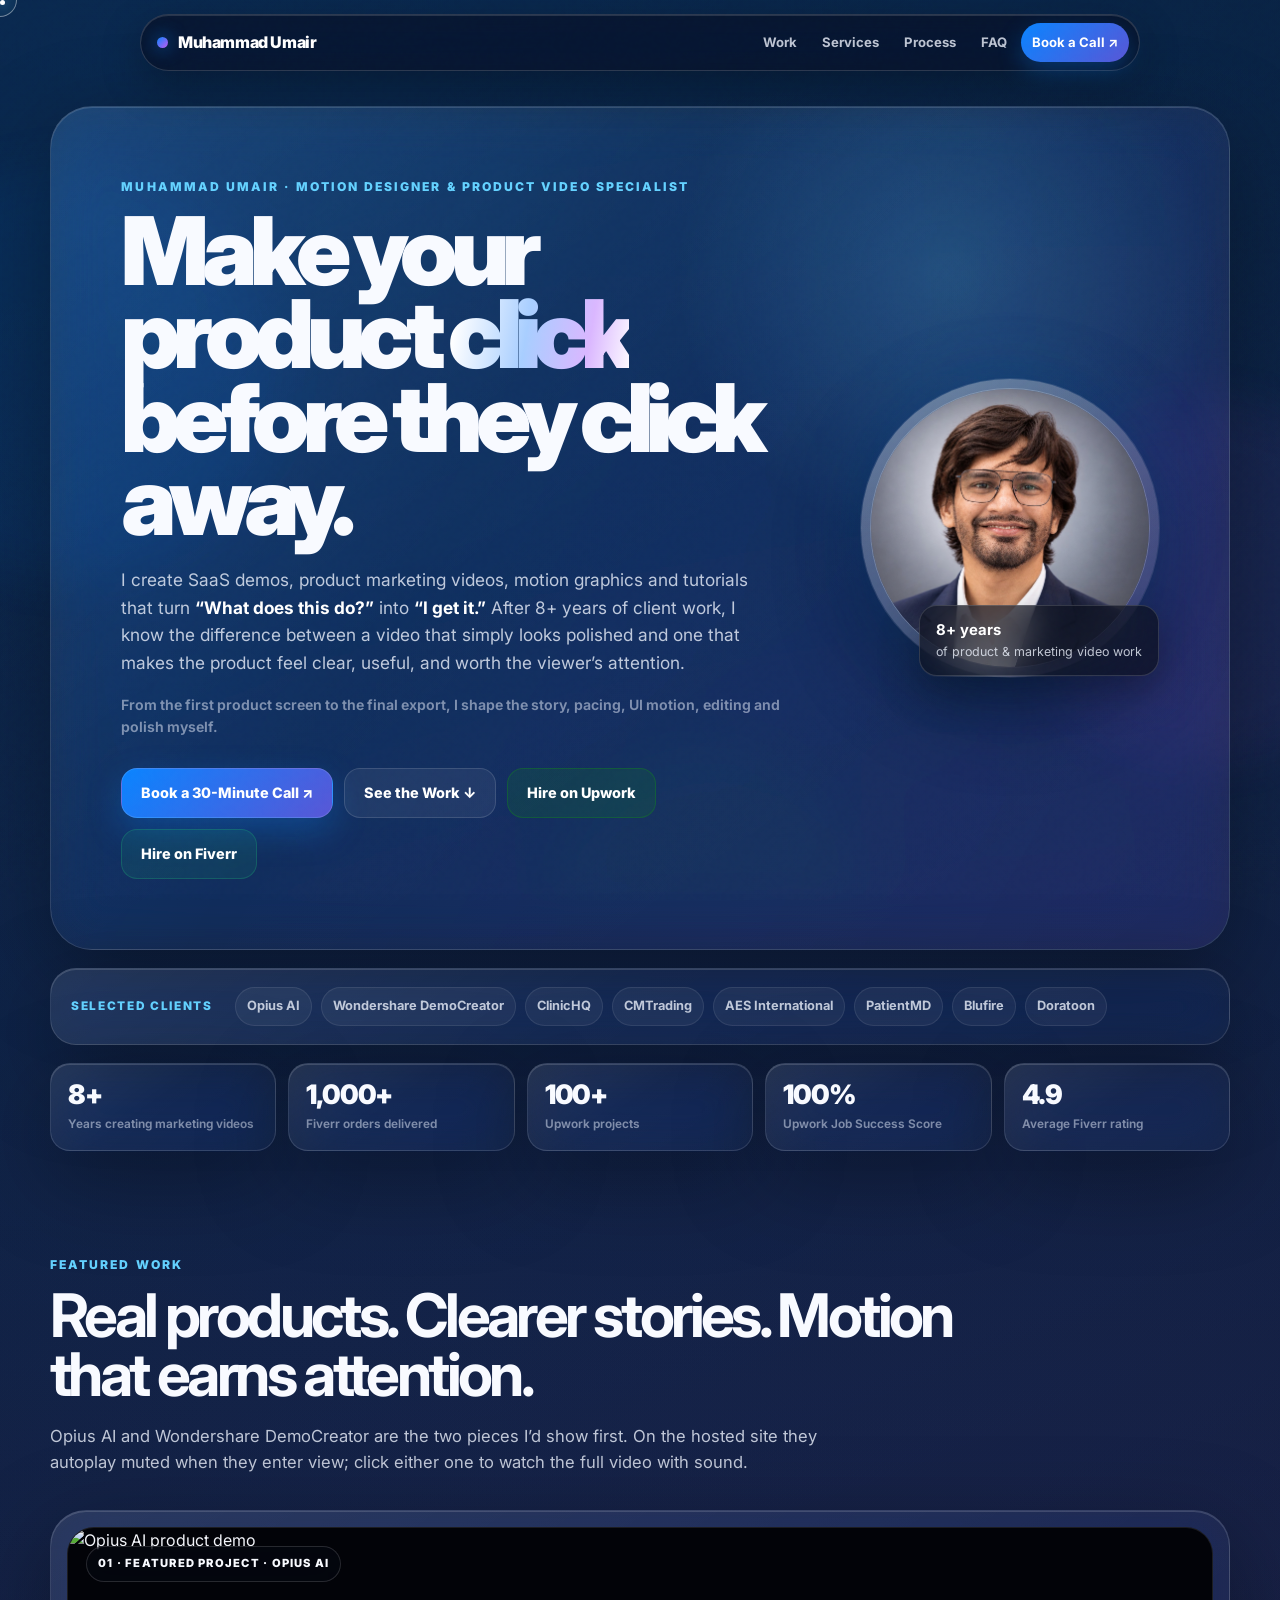
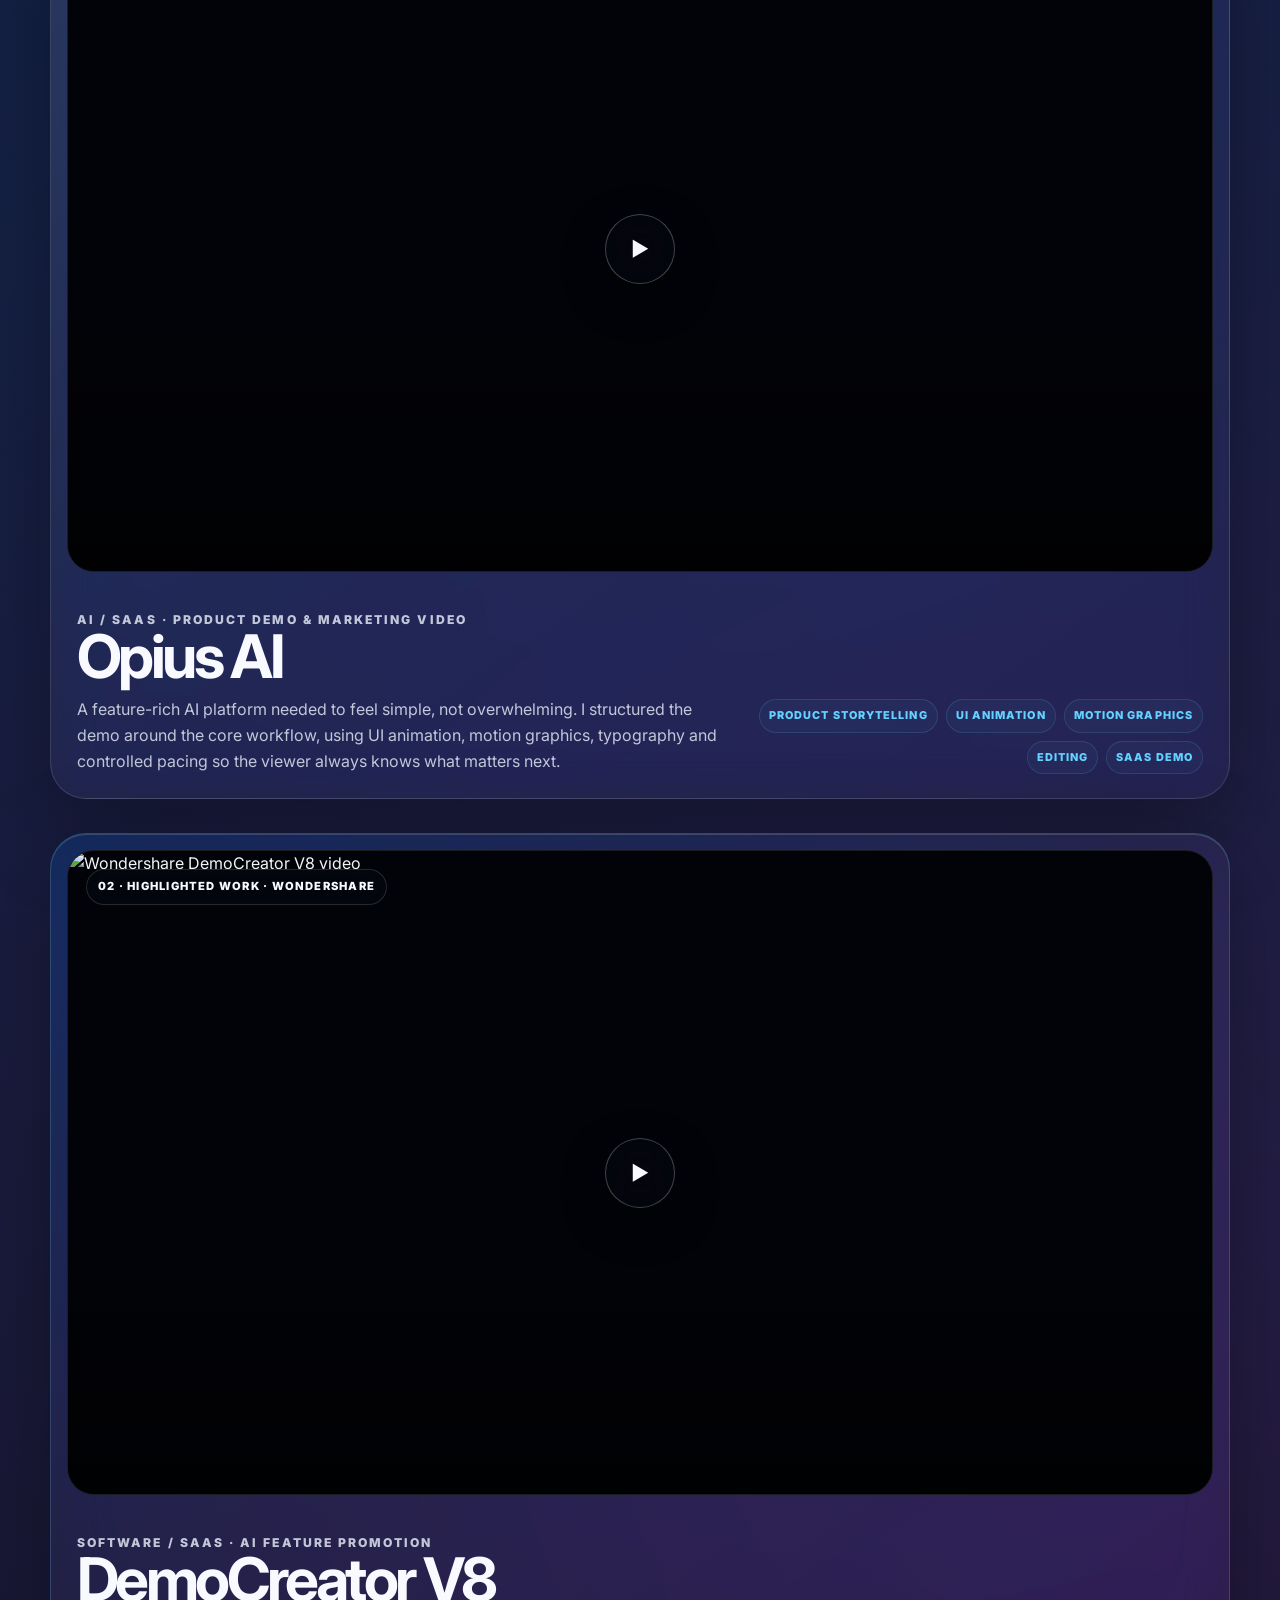
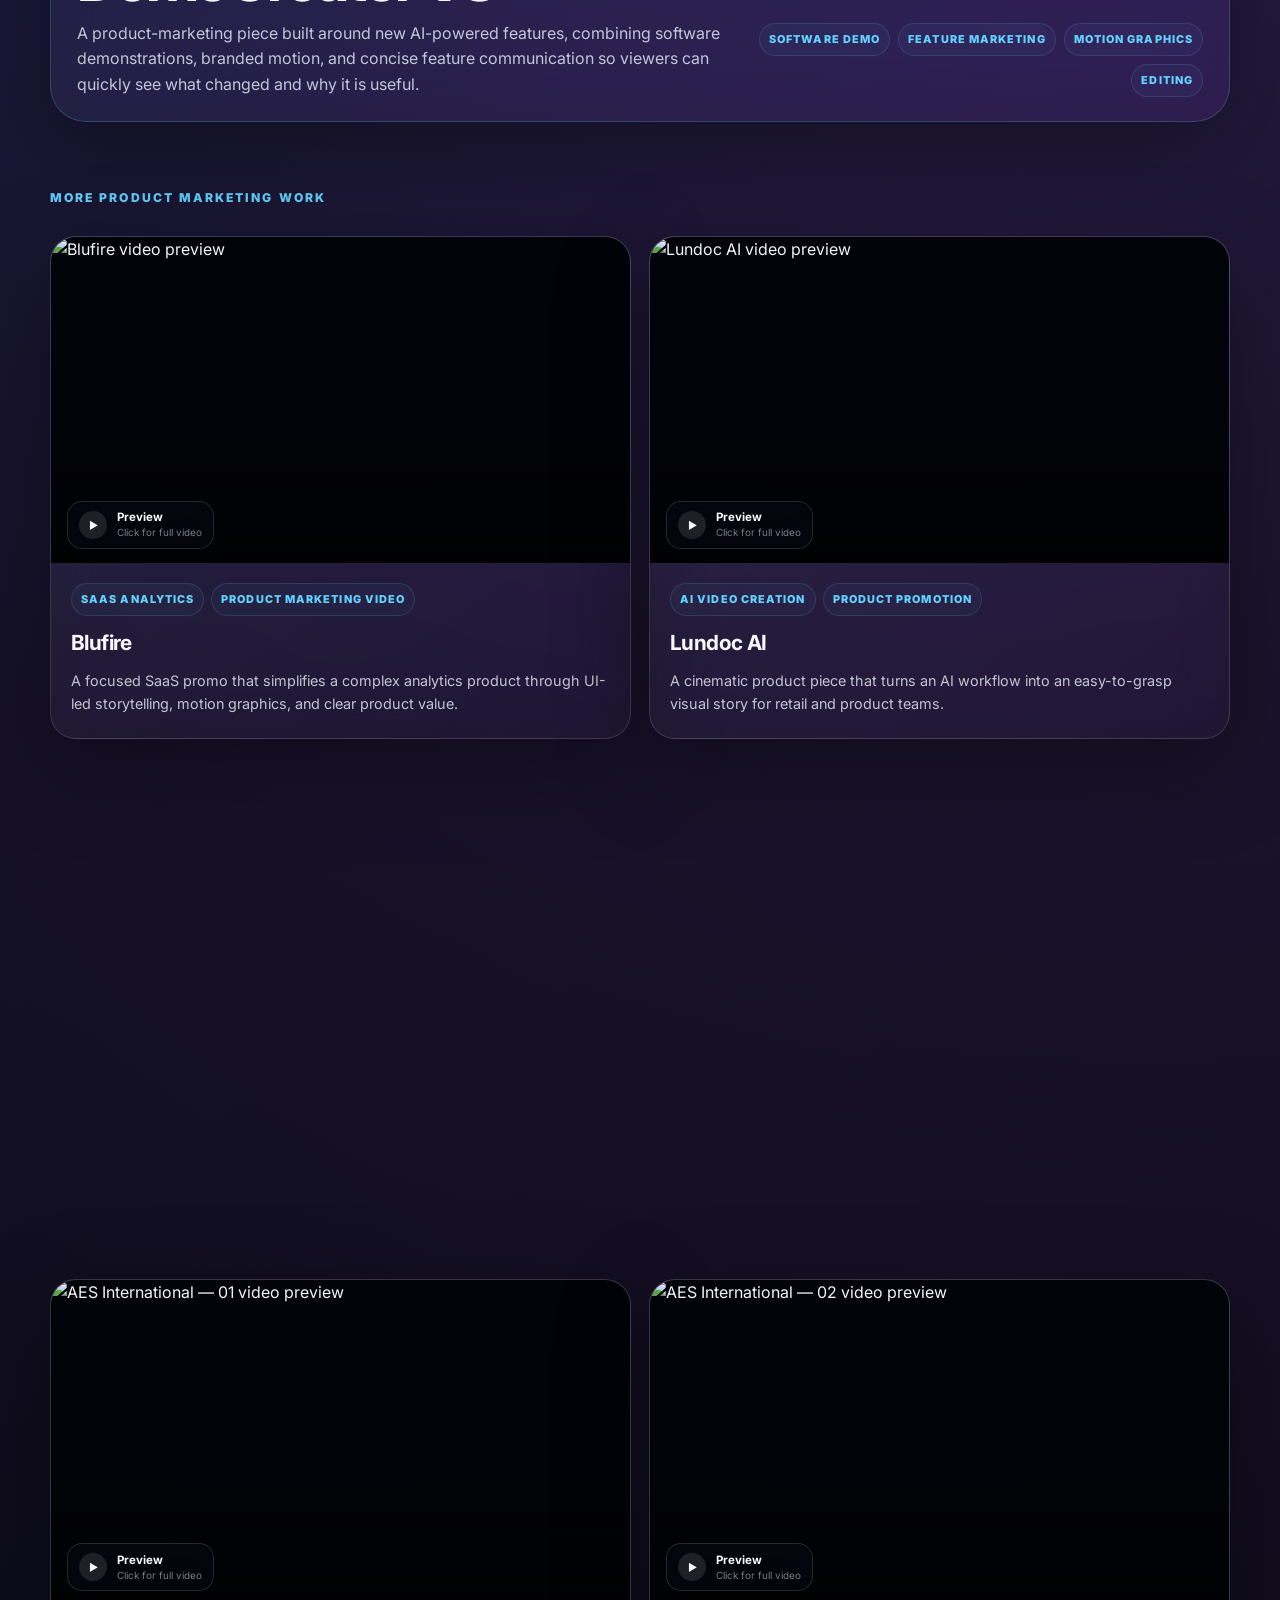
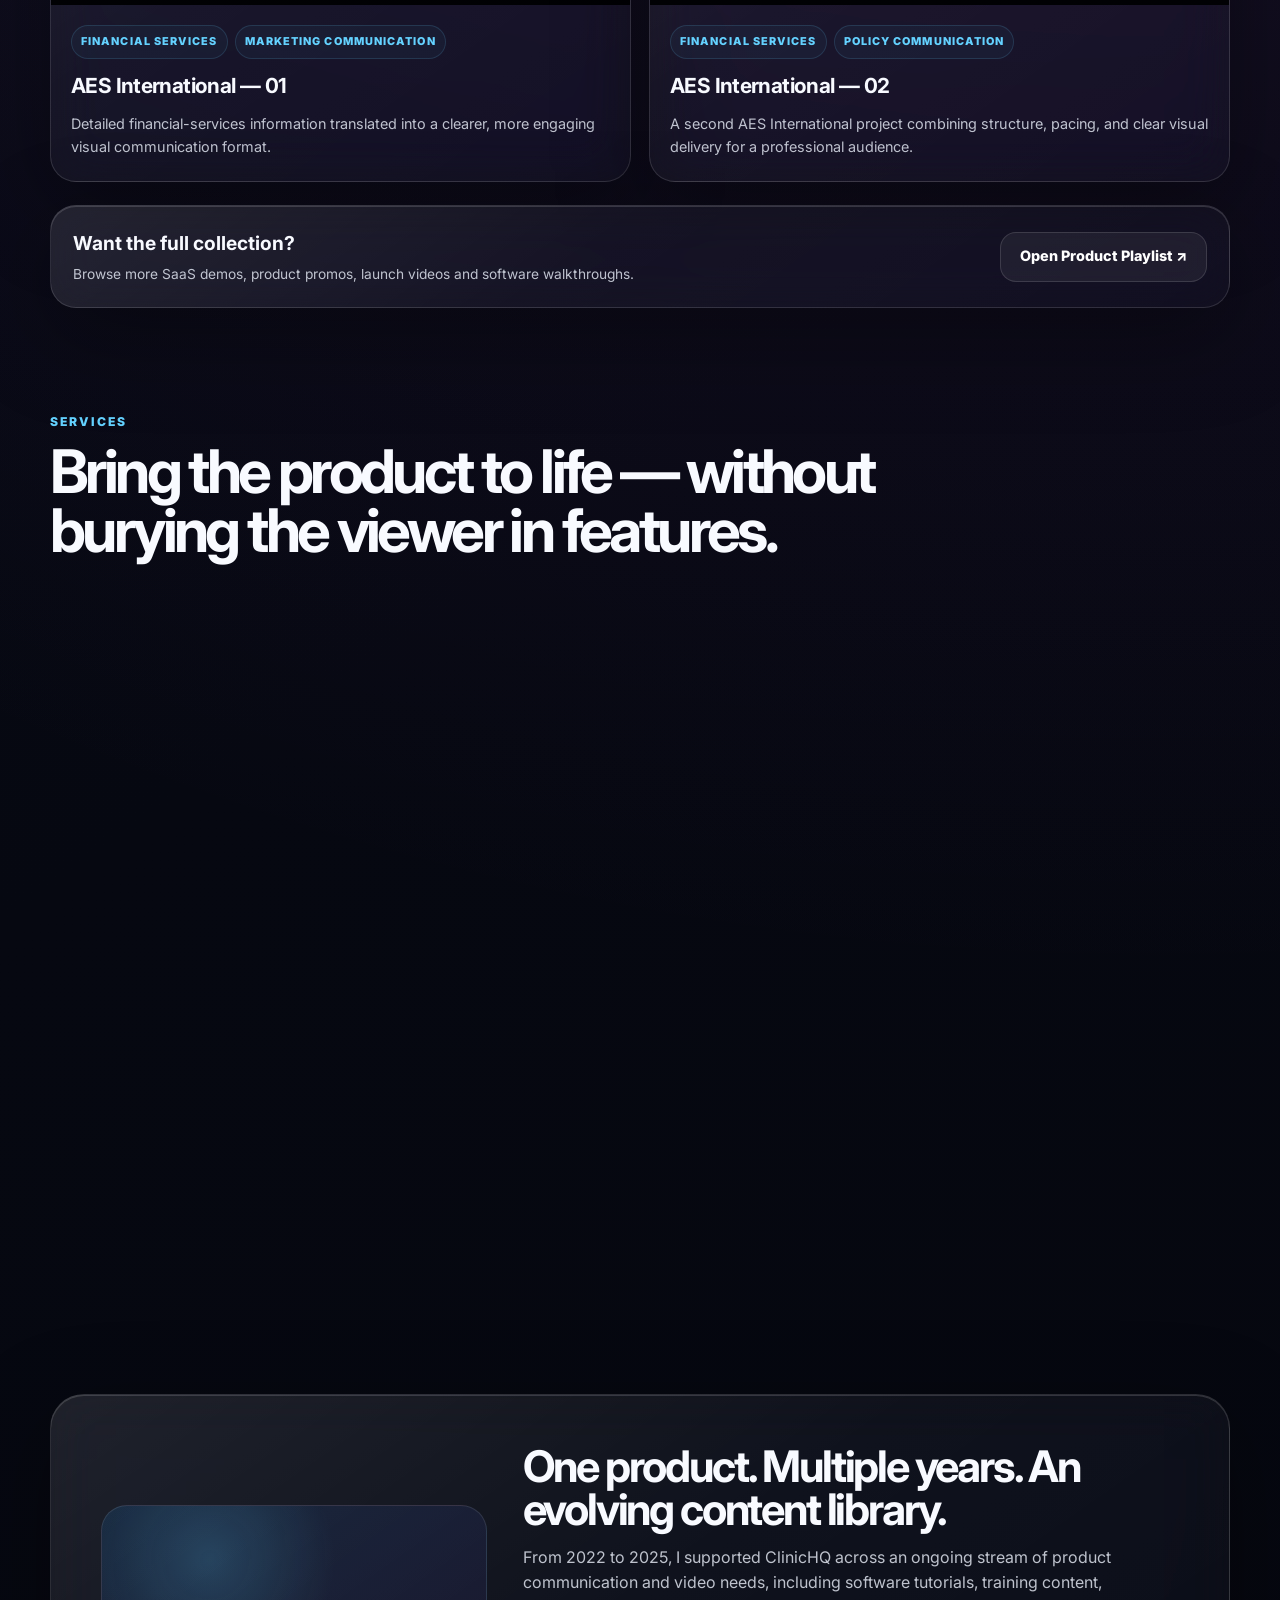
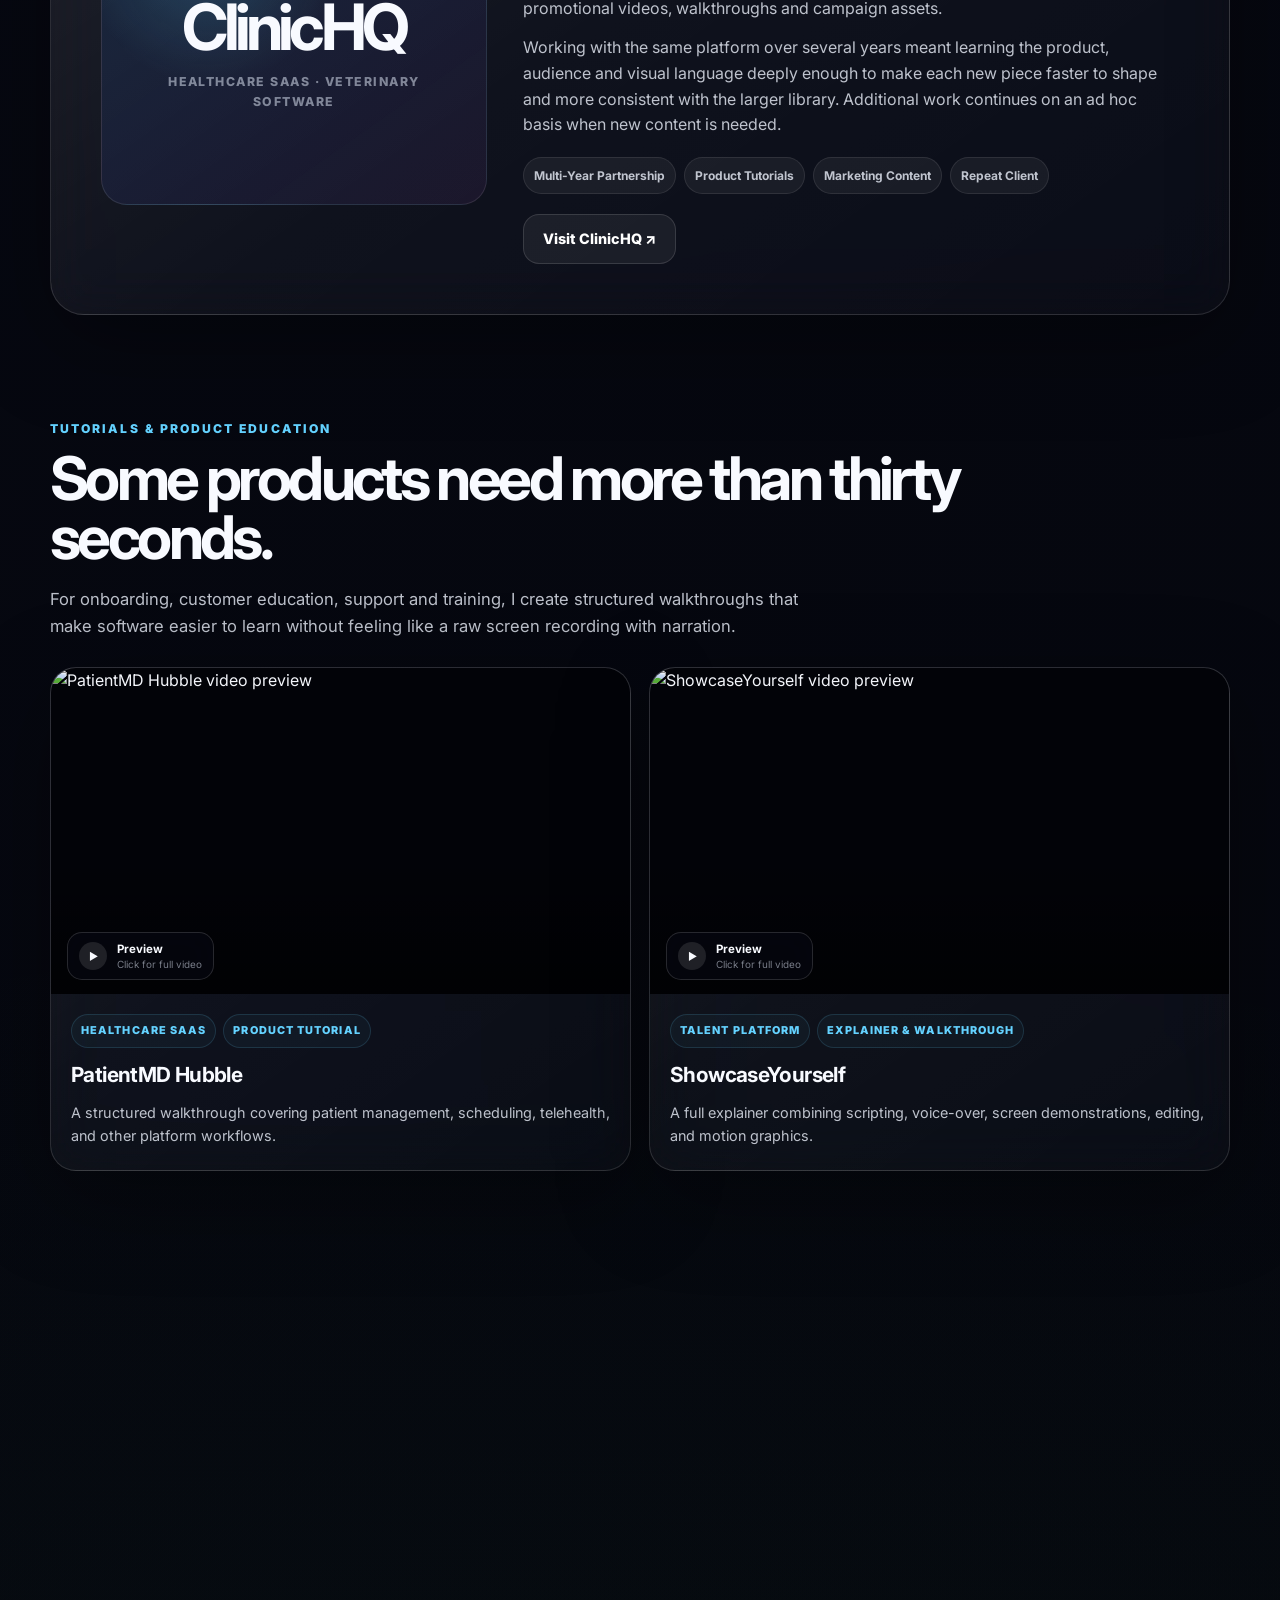
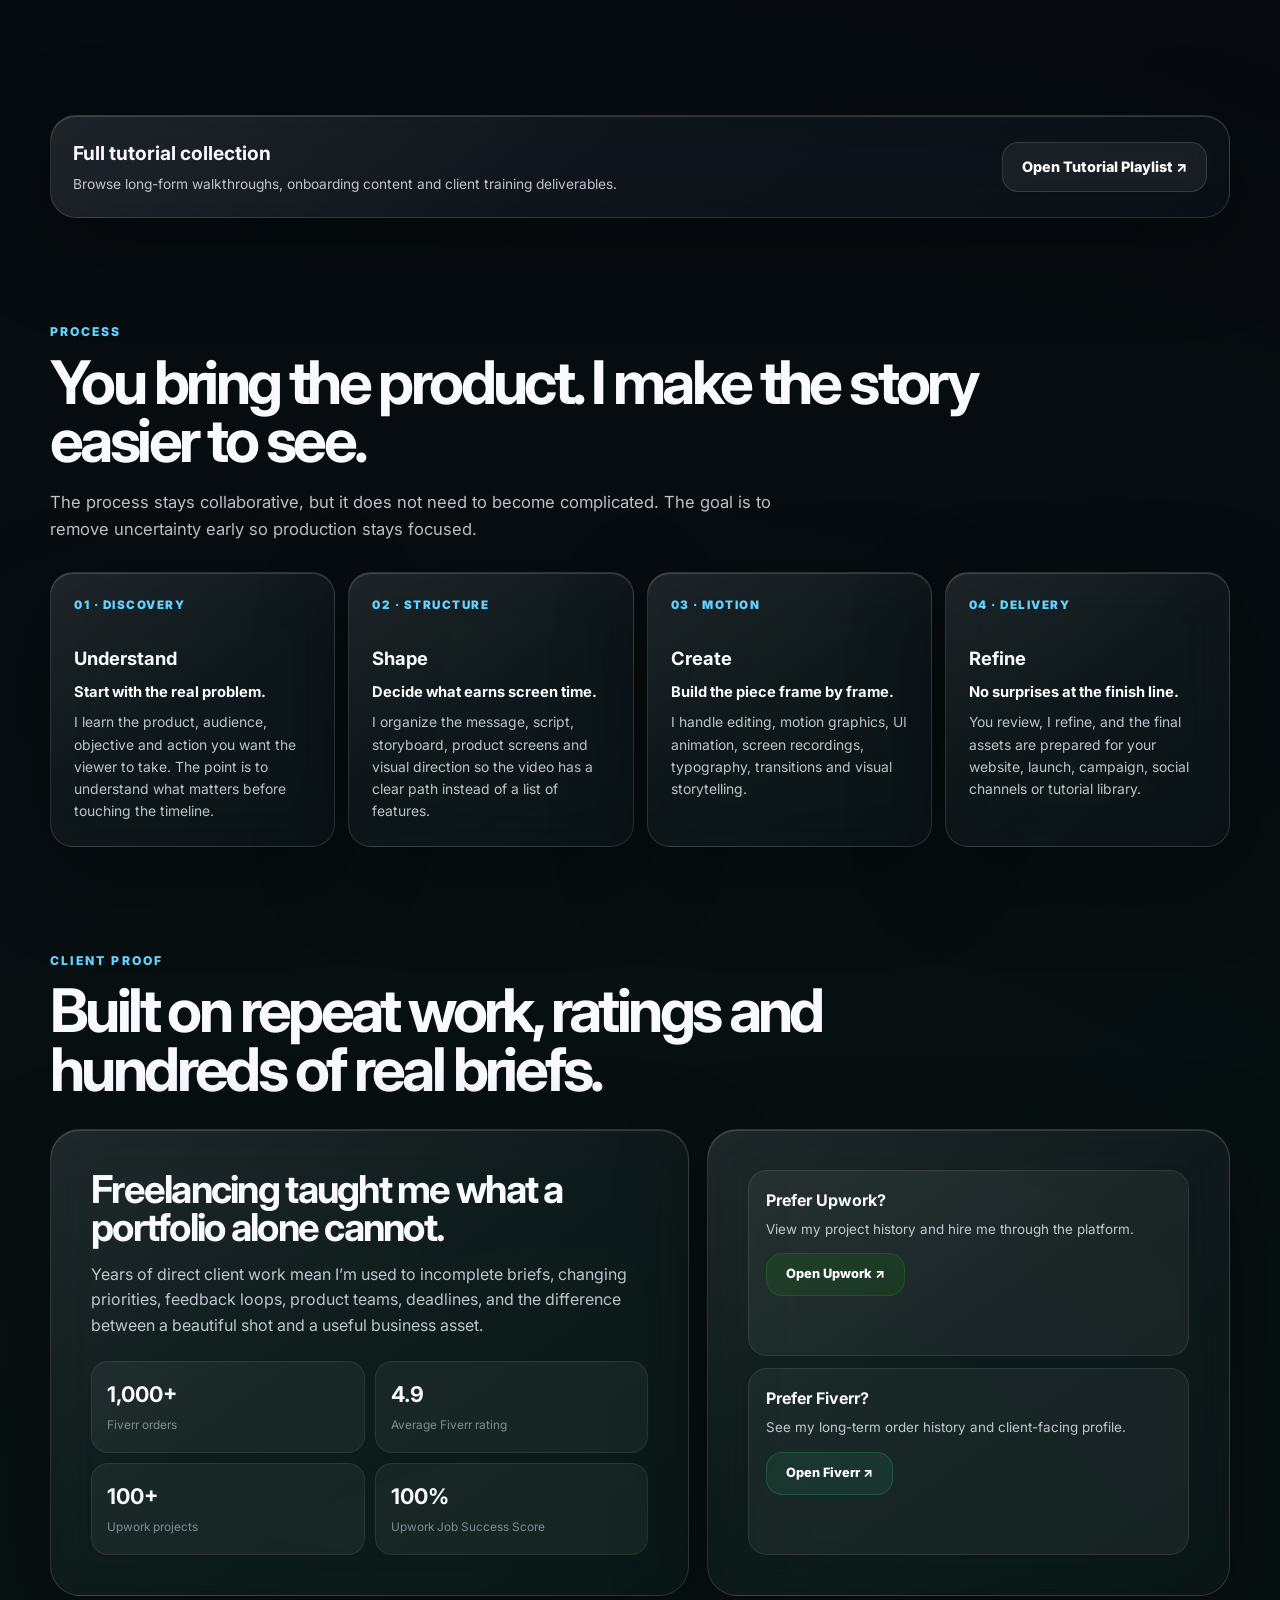
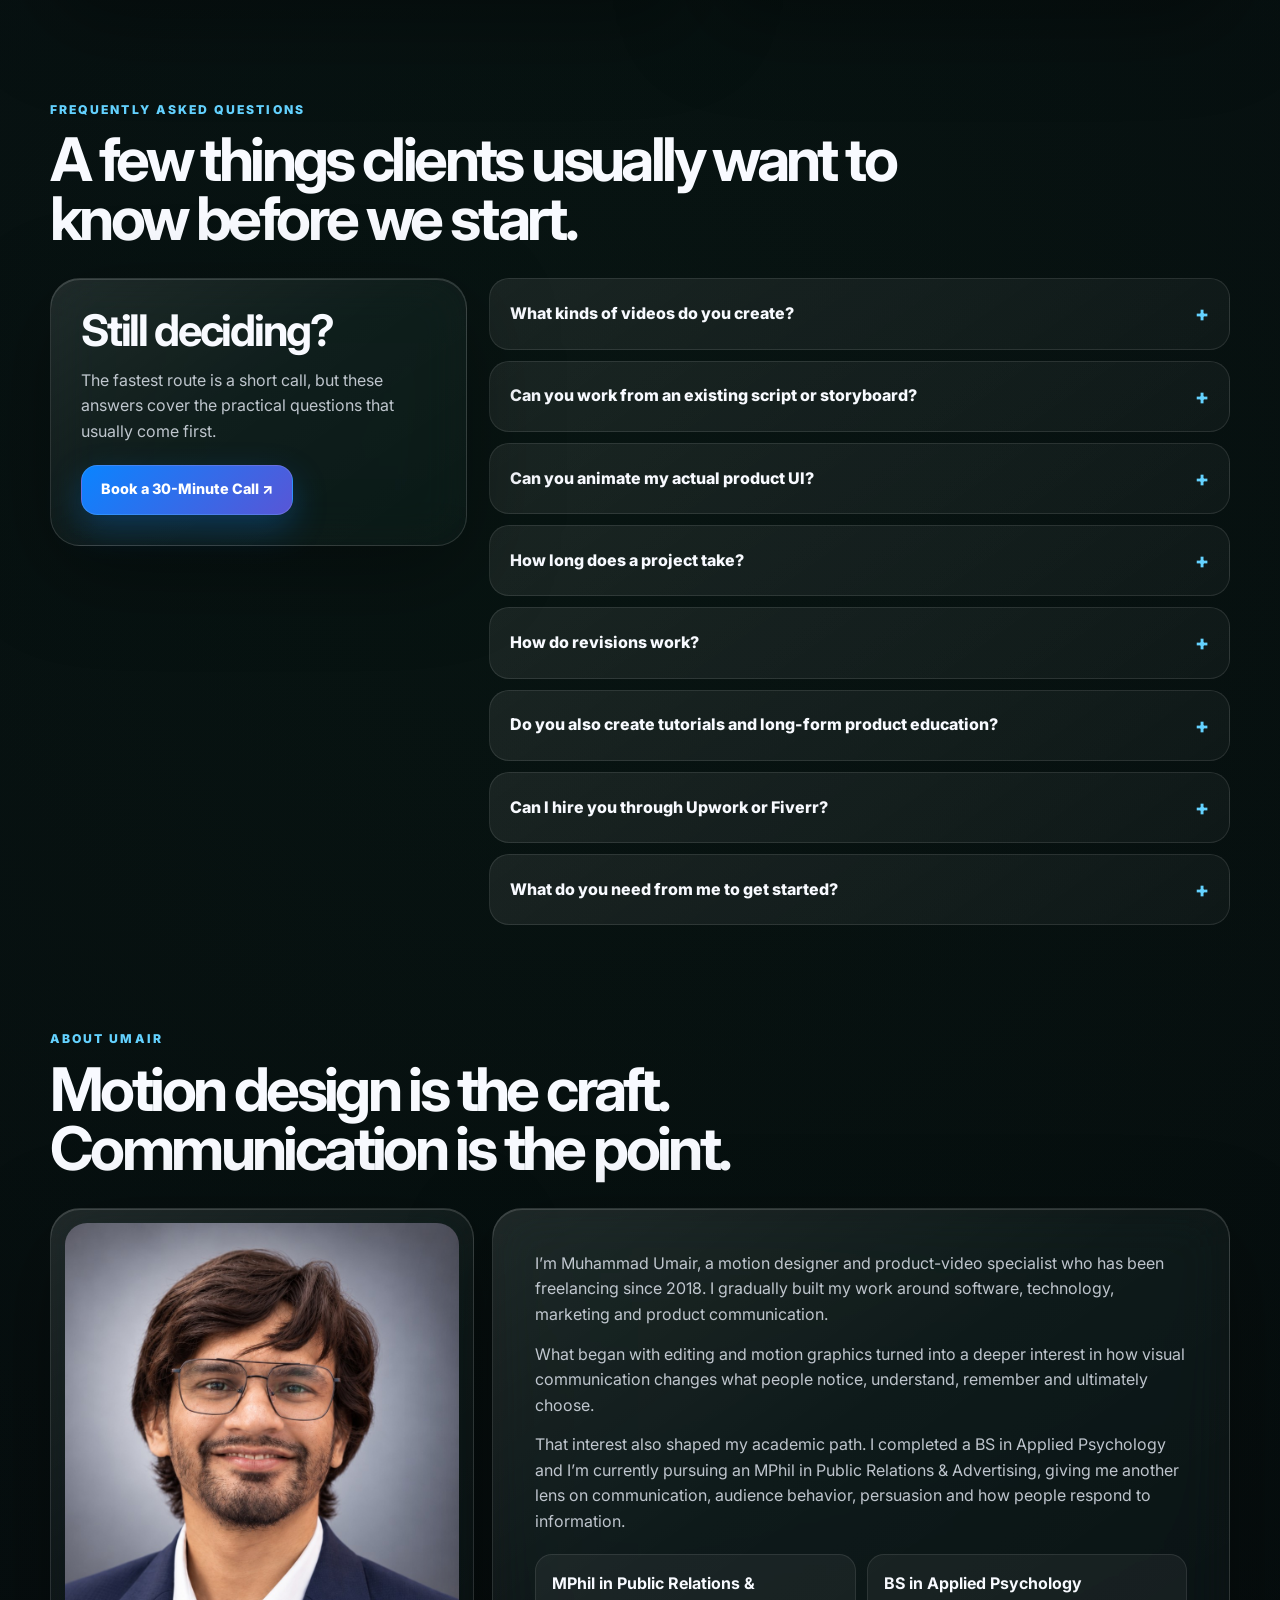
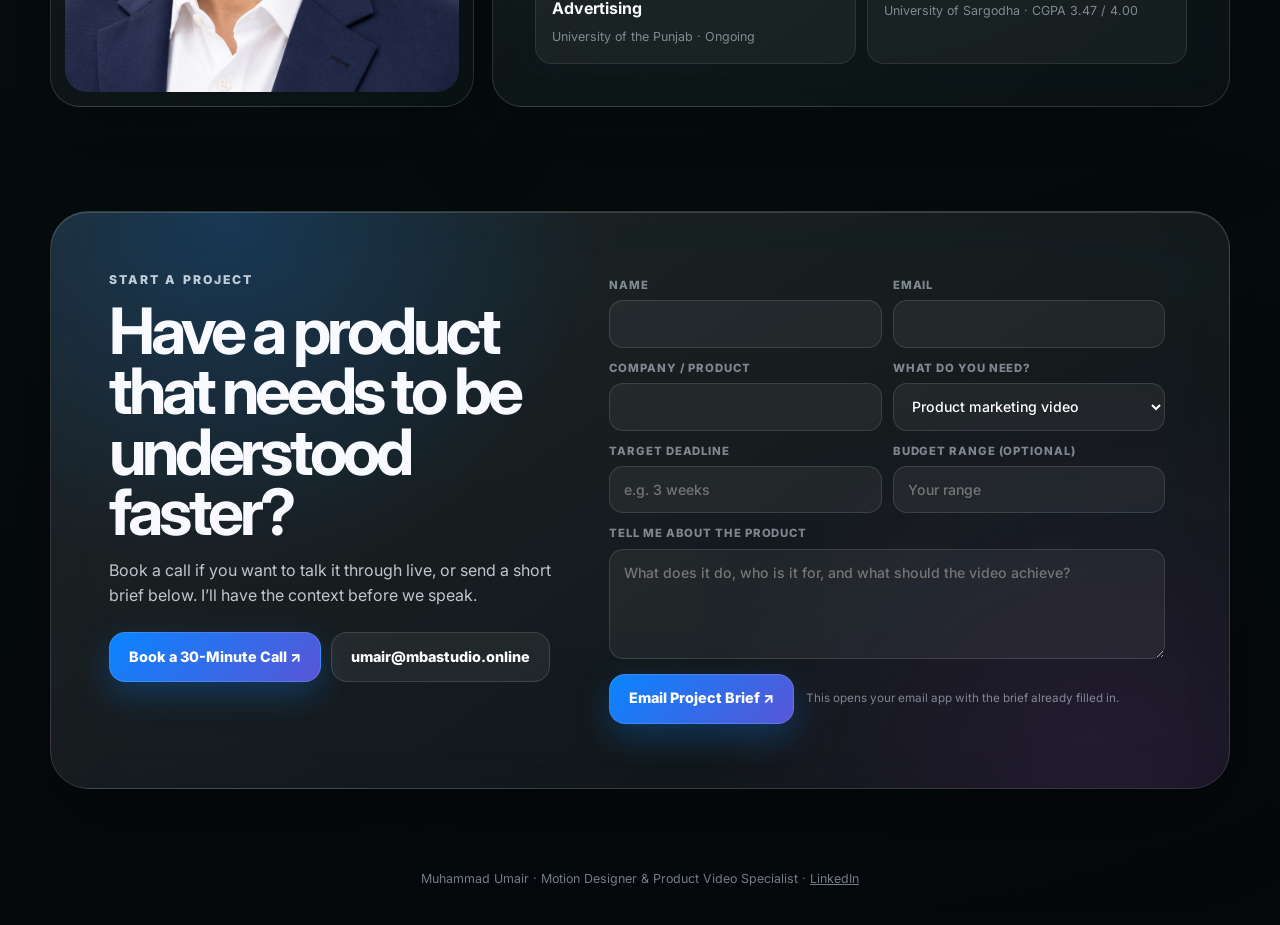
==== index.html @ 16d7ae17 "Create index.html" ====
<!doctype html>
<html lang="en">
<head>
<meta charset="utf-8">
<meta name="viewport" content="width=device-width,initial-scale=1">
<meta name="description" content="Muhammad Umair creates SaaS demos, product marketing videos, motion graphics, explainers and tutorials that make complex products easier to understand and act on.">
<meta name="theme-color" content="#070914">
<meta name="referrer" content="strict-origin-when-cross-origin">
<link rel="canonical" href="https://mbastudio.online/">
<meta property="og:title" content="Muhammad Umair — Motion Designer & Product Video Specialist">
<meta property="og:description" content="SaaS demos, product marketing videos, UI animation, explainers and tutorials built to make products clear, memorable and persuasive.">
<meta property="og:type" content="website">
<meta property="og:url" content="https://mbastudio.online/">
<title>Muhammad Umair — Motion Designer & Product Video Specialist</title>
<link rel="preconnect" href="https://fonts.googleapis.com">
<link rel="preconnect" href="https://fonts.gstatic.com" crossorigin>
<link href="https://fonts.googleapis.com/css2?family=Inter:wght@400;500;600;700;800;900&display=swap" rel="stylesheet">
<style>
:root{--bg:#060811;--bg2:#0a0e1b;--ink:#f8faff;--ink2:rgba(240,245,255,.78);--ink3:rgba(222,230,246,.53);--blue:#0a84ff;--purple:#bf5af2;--cyan:#64d2ff;--green:#30d158;--line:rgba(255,255,255,.13);--line2:rgba(255,255,255,.22);--glass:rgba(255,255,255,.07);--shadow:0 26px 90px rgba(0,0,0,.34);--container:1180px;--navh:66px}
*{box-sizing:border-box}html{scroll-behavior:smooth}body{margin:0;background:radial-gradient(circle at 12% -4%,rgba(10,132,255,.24),transparent 35%),radial-gradient(circle at 90% 24%,rgba(191,90,242,.17),transparent 31%),radial-gradient(circle at 45% 83%,rgba(48,209,88,.07),transparent 28%),linear-gradient(145deg,#0a1020,var(--bg) 44%,#04050a);color:var(--ink);font-family:Inter,-apple-system,BlinkMacSystemFont,"Segoe UI",sans-serif;line-height:1.6;overflow-x:hidden;cursor:none}body:before{content:"";position:fixed;inset:0;pointer-events:none;z-index:9990;opacity:.095;mix-blend-mode:soft-light;background-image:url("data:image/svg+xml,%3Csvg viewBox='0 0 180 180' xmlns='http://www.w3.org/2000/svg'%3E%3Cfilter id='n'%3E%3CfeTurbulence type='fractalNoise' baseFrequency='.9' numOctaves='4' stitchTiles='stitch'/%3E%3C/filter%3E%3Crect width='100%25' height='100%25' filter='url(%23n)' opacity='.45'/%3E%3C/svg%3E")}a,button,input,textarea,select,summary{cursor:none}::selection{background:rgba(10,132,255,.42);color:#fff}::-webkit-scrollbar{width:9px}::-webkit-scrollbar-track{background:#060811}::-webkit-scrollbar-thumb{background:linear-gradient(var(--blue),var(--purple));border:3px solid #060811;border-radius:99px}
.container{width:min(calc(100% - 40px),var(--container));margin:auto}section{padding:104px 0 0;scroll-margin-top:calc(var(--navh) + 18px)}.glass{background:linear-gradient(145deg,rgba(255,255,255,.105),rgba(255,255,255,.042) 46%,rgba(255,255,255,.022));border:1px solid var(--line);box-shadow:inset 0 1px 0 rgba(255,255,255,.15),var(--shadow);backdrop-filter:blur(24px) saturate(135%);-webkit-backdrop-filter:blur(24px) saturate(135%)}.eyebrow{margin:0 0 12px;color:var(--cyan);font-size:.76rem;font-weight:850;letter-spacing:.17em;text-transform:uppercase}.section-title{margin:0;font-size:clamp(2.35rem,4.7vw,4.7rem);line-height:.98;letter-spacing:-.06em;max-width:980px}.section-intro{max-width:780px;margin:18px 0 0;color:var(--ink2);font-size:1.04rem}
.progress{position:fixed;top:0;left:0;height:2px;width:0;background:linear-gradient(90deg,var(--blue),var(--purple),var(--green));z-index:1200}.ambient{position:fixed;inset:0;z-index:-1;pointer-events:none;overflow:hidden}.orb{position:absolute;border-radius:50%;filter:blur(25px);opacity:.4;animation:drift 16s ease-in-out infinite alternate}.orb.o1{width:420px;height:420px;left:-140px;top:18vh;background:rgba(10,132,255,.18)}.orb.o2{width:370px;height:370px;right:-110px;top:44vh;background:rgba(191,90,242,.15);animation-delay:-6s}.orb.o3{width:310px;height:310px;left:43%;bottom:-150px;background:rgba(48,209,88,.08);animation-delay:-10s}@keyframes drift{to{transform:translate3d(28px,-20px,0) scale(1.05)}}
.nav-wrap{position:fixed;top:14px;left:0;right:0;z-index:1100;pointer-events:none}.nav{width:min(calc(100% - 28px),1000px);margin:auto;min-height:56px;padding:8px 10px 8px 16px;border-radius:999px;display:flex;align-items:center;justify-content:space-between;gap:14px;pointer-events:auto;background:rgba(10,13,25,.6);border:1px solid rgba(255,255,255,.15);box-shadow:inset 0 1px 0 rgba(255,255,255,.13),0 14px 42px rgba(0,0,0,.3);backdrop-filter:blur(28px) saturate(150%);-webkit-backdrop-filter:blur(28px) saturate(150%)}.brand{display:flex;align-items:center;gap:10px;color:#fff;text-decoration:none;font-weight:850;letter-spacing:-.025em;white-space:nowrap}.brand-dot{width:11px;height:11px;border-radius:50%;background:linear-gradient(135deg,var(--blue),var(--purple));box-shadow:0 0 18px rgba(10,132,255,.78)}.nav-links{display:flex;align-items:center;gap:3px}.nav-links a{color:var(--ink2);text-decoration:none;font-size:.82rem;font-weight:700;padding:9px 11px;border-radius:999px;transition:.23s ease}.nav-links a:hover{color:#fff;background:rgba(255,255,255,.085)}.nav-cta{color:#fff!important;background:linear-gradient(135deg,var(--blue),#5856d6)!important;box-shadow:0 9px 25px rgba(10,132,255,.28)}
#home{min-height:100svh;padding-top:106px;display:grid;align-items:center}.hero{position:relative;border-radius:42px;padding:clamp(28px,5.5vw,72px);display:grid;grid-template-columns:minmax(0,1.38fr) minmax(250px,.62fr);gap:clamp(36px,6vw,84px);align-items:center;overflow:hidden;isolation:isolate}.hero:before{content:"";position:absolute;inset:-2px;z-index:-2;background:radial-gradient(circle at var(--mx,76%) var(--my,20%),rgba(100,210,255,.19),transparent 24%),linear-gradient(120deg,rgba(10,132,255,.10),transparent 38%,rgba(191,90,242,.08))}.hero h1{margin:0;font-size:clamp(3.45rem,7.4vw,7.6rem);line-height:.88;letter-spacing:-.078em;font-weight:900;max-width:850px}.hero h1 em{font-style:normal;color:transparent;background:linear-gradient(100deg,#fff 7%,#a8ceff 44%,#dab7ff 76%,#fff);-webkit-background-clip:text;background-clip:text}.hero-copy{max-width:760px;margin:24px 0 0;color:var(--ink2);font-size:1.08rem}.hero-copy strong{color:#fff}.hero-signature{margin-top:17px;color:var(--ink3);font-size:.88rem;font-weight:650}.hero-actions{display:flex;flex-wrap:wrap;gap:11px;margin-top:29px}.btn{display:inline-flex;align-items:center;justify-content:center;gap:9px;min-height:50px;padding:0 19px;border-radius:16px;border:1px solid rgba(255,255,255,.13);color:#fff;text-decoration:none;font:800 .9rem/1 Inter,sans-serif;background:rgba(255,255,255,.06);transition:.25s ease}.btn:hover{transform:translateY(-2px);border-color:rgba(255,255,255,.28)}.btn.primary{background:linear-gradient(135deg,var(--blue),#5856d6);box-shadow:0 13px 34px rgba(10,132,255,.28)}.btn.up{background:rgba(20,168,0,.12);border-color:rgba(20,168,0,.27)}.btn.fi{background:rgba(29,191,115,.11);border-color:rgba(29,191,115,.25)}.hero-photo{position:relative;display:grid;place-items:center;min-height:390px}.photo-ring{width:min(100%,340px);aspect-ratio:1;border-radius:50%;padding:9px;background:linear-gradient(145deg,rgba(255,255,255,.36),rgba(255,255,255,.07));box-shadow:0 0 0 1px rgba(255,255,255,.1),0 0 72px rgba(10,132,255,.18),0 28px 86px rgba(0,0,0,.44);animation:float 6s ease-in-out infinite}.photo-ring img{width:100%;height:100%;object-fit:cover;object-position:center 35%;border-radius:50%;display:block;border:1px solid rgba(255,255,255,.2)}@keyframes float{50%{transform:translateY(-10px)}}.photo-note{position:absolute;right:0;bottom:12%;padding:13px 16px;border-radius:18px;background:rgba(10,14,27,.66);border:1px solid rgba(255,255,255,.14);backdrop-filter:blur(18px);font-size:.78rem;color:var(--ink2);box-shadow:0 16px 42px rgba(0,0,0,.3)}.photo-note strong{display:block;color:#fff;font-size:.93rem}
.proof-strip{margin-top:18px;border-radius:26px;padding:18px 20px;display:flex;align-items:center;gap:22px;overflow:hidden}.proof-label{color:var(--cyan);font-size:.74rem;font-weight:850;letter-spacing:.14em;text-transform:uppercase;white-space:nowrap}.client-row{display:flex;gap:9px;flex-wrap:wrap}.client-row span{padding:8px 11px;border-radius:999px;background:rgba(255,255,255,.052);border:1px solid rgba(255,255,255,.085);font-size:.8rem;font-weight:700;color:var(--ink2)}.metrics{display:grid;grid-template-columns:repeat(5,1fr);gap:12px;margin-top:18px}.metric{padding:17px;border-radius:20px}.metric b{display:block;font-size:1.68rem;line-height:1;font-weight:900;letter-spacing:-.045em}.metric span{display:block;margin-top:7px;color:var(--ink3);font-size:.74rem;font-weight:650}
.feature-stack{display:grid;gap:34px;margin-top:34px}.feature{border-radius:36px;padding:16px;overflow:hidden}.feature.demo{background:linear-gradient(145deg,rgba(10,132,255,.14),rgba(255,255,255,.045) 48%,rgba(191,90,242,.08));border-color:rgba(100,210,255,.21)}.feature-media{position:relative;aspect-ratio:16/9;border-radius:27px;overflow:hidden;background:#020308;border:1px solid rgba(255,255,255,.1)}.feature-media img,.project-media img{width:100%;height:100%;object-fit:cover;display:block;transition:transform .42s ease,filter .42s ease}.feature-media iframe,.project-media iframe{position:absolute;inset:0;width:100%;height:100%;border:0;background:#000;z-index:4}.media-gradient{position:absolute;inset:0;background:linear-gradient(180deg,rgba(0,0,0,.02),rgba(0,0,0,.04) 60%,rgba(0,0,0,.56));pointer-events:none}.feature-label{position:absolute;left:18px;top:18px;z-index:3;padding:8px 11px;border-radius:999px;background:rgba(7,10,18,.57);border:1px solid rgba(255,255,255,.14);backdrop-filter:blur(14px);font-size:.7rem;font-weight:850;letter-spacing:.11em;text-transform:uppercase}.feature-play{position:absolute;inset:0;display:grid;place-items:center;z-index:2;pointer-events:none}.feature-play span{width:70px;height:70px;border-radius:50%;display:grid;place-items:center;background:rgba(8,11,20,.45);border:1px solid rgba(255,255,255,.25);backdrop-filter:blur(16px);font-size:1.25rem;box-shadow:0 15px 44px rgba(0,0,0,.34)}.feature-info{padding:25px 10px 8px;display:grid;grid-template-columns:1.18fr .82fr;gap:24px;align-items:end}.feature-info h3{margin:0;font-size:clamp(2.4rem,4.7vw,4.9rem);line-height:.92;letter-spacing:-.06em}.feature-info p{margin:13px 0 0;color:var(--ink2);max-width:760px}.feature-tags{display:flex;flex-wrap:wrap;gap:8px;justify-content:flex-end}.feature-tags span,.project-meta span{font-size:.68rem;font-weight:850;text-transform:uppercase;letter-spacing:.1em;color:var(--cyan);padding:7px 9px;border:1px solid rgba(100,210,255,.15);border-radius:999px;background:rgba(100,210,255,.045)}
.project-grid{display:grid;grid-template-columns:repeat(2,minmax(0,1fr));gap:18px;margin-top:28px}.project-card{border-radius:26px;overflow:hidden;outline:none;transition:transform .26s ease,border-color .26s ease,box-shadow .26s ease}.project-card:hover,.project-card:focus-visible{transform:translateY(-5px);border-color:rgba(255,255,255,.24);box-shadow:0 28px 78px rgba(0,0,0,.34)}.project-media{position:relative;aspect-ratio:16/9;overflow:hidden;background:#020308}.project-card:hover .project-media>img{transform:scale(1.027);filter:saturate(1.08) brightness(.88)}.media-cue{position:absolute;left:16px;bottom:14px;display:flex;align-items:center;gap:10px;z-index:3;padding:9px 11px;border-radius:15px;background:rgba(8,10,19,.58);border:1px solid rgba(255,255,255,.14);backdrop-filter:blur(15px);transition:.22s ease}.project-card:hover .media-cue{background:rgba(10,132,255,.24);border-color:rgba(100,210,255,.27)}.media-play{width:28px;height:28px;border-radius:50%;display:grid;place-items:center;background:rgba(255,255,255,.11);font-size:.63rem}.media-cue>span:last-child{display:grid;line-height:1.1}.media-cue b{font-size:.72rem}.media-cue small{font-size:.62rem;color:var(--ink3);margin-top:3px}.project-body{padding:20px 20px 23px}.project-meta{display:flex;gap:7px;flex-wrap:wrap;margin-bottom:10px}.project-body h3{margin:0;font-size:1.3rem;letter-spacing:-.03em}.project-body p{margin:10px 0 0;color:var(--ink2);font-size:.9rem}
.services-grid{display:grid;grid-template-columns:repeat(3,1fr);gap:14px;margin-top:29px}.service{padding:23px;border-radius:23px;min-height:205px}.service .num{color:var(--cyan);font-size:.72rem;font-weight:850;letter-spacing:.12em}.service h3{margin:19px 0 6px;font-size:1.15rem}.service strong{display:block;color:#fff;margin-bottom:7px;font-size:.92rem}.service p{margin:0;color:var(--ink2);font-size:.87rem}
.case{margin-top:29px;border-radius:34px;padding:clamp(26px,5vw,50px);display:grid;grid-template-columns:.74fr 1.26fr;gap:36px;align-items:center}.case-brand{min-height:300px;border-radius:26px;display:grid;place-items:center;text-align:center;padding:24px;background:radial-gradient(circle at 28% 18%,rgba(100,210,255,.18),transparent 34%),linear-gradient(145deg,rgba(10,132,255,.11),rgba(191,90,242,.075));border:1px solid rgba(255,255,255,.1)}.case-brand b{font-size:clamp(2.9rem,5vw,5.6rem);line-height:.9;letter-spacing:-.075em}.case-brand span{display:block;margin-top:15px;color:var(--ink3);font-size:.77rem;letter-spacing:.12em;text-transform:uppercase;font-weight:800}.case-copy h3{margin:0;font-size:clamp(2rem,3.4vw,3.65rem);line-height:.98;letter-spacing:-.05em}.case-copy p{margin:14px 0 0;color:var(--ink2)}.chips{display:flex;gap:8px;flex-wrap:wrap;margin-top:19px}.chips span{padding:8px 10px;border-radius:999px;background:rgba(255,255,255,.055);border:1px solid rgba(255,255,255,.09);font-size:.75rem;color:var(--ink2);font-weight:700}
.process-grid{display:grid;grid-template-columns:repeat(4,1fr);gap:13px;margin-top:29px}.step{padding:23px;border-radius:23px;min-height:245px}.step .n{font-size:.73rem;color:var(--cyan);font-weight:900;letter-spacing:.13em}.step h3{margin:30px 0 7px;font-size:1.15rem}.step strong{display:block;font-size:.92rem;color:#fff;margin-bottom:7px}.step p{margin:0;color:var(--ink2);font-size:.87rem}
.cred-grid{display:grid;grid-template-columns:1.1fr .9fr;gap:18px;margin-top:29px}.cred-main,.platforms{border-radius:30px;padding:clamp(25px,4vw,40px)}.cred-main h3{margin:0;font-size:clamp(1.8rem,3vw,3.1rem);line-height:1;letter-spacing:-.045em}.cred-main p{color:var(--ink2);margin:15px 0 0}.cred-stats{display:grid;grid-template-columns:repeat(2,1fr);gap:10px;margin-top:22px}.cred-stat{padding:15px;border-radius:17px;background:rgba(255,255,255,.05);border:1px solid rgba(255,255,255,.08)}.cred-stat b{display:block;font-size:1.35rem}.cred-stat span{font-size:.74rem;color:var(--ink3)}.platforms{display:grid;gap:12px}.platform{padding:17px;border-radius:19px;background:rgba(255,255,255,.05);border:1px solid rgba(255,255,255,.09)}.platform h3{margin:0 0 5px;font-size:1rem}.platform p{margin:0;color:var(--ink2);font-size:.84rem}.platform .btn{margin-top:13px;min-height:43px;font-size:.8rem}
.playlist-band{margin-top:23px;border-radius:26px;padding:22px;display:flex;align-items:center;justify-content:space-between;gap:22px}.playlist-band h3{margin:0;font-size:1.2rem}.playlist-band p{margin:4px 0 0;color:var(--ink2);font-size:.86rem}.playlist-band a{white-space:nowrap}
.faq-wrap{margin-top:29px;display:grid;grid-template-columns:.72fr 1.28fr;gap:22px;align-items:start}.faq-intro{position:sticky;top:100px;border-radius:30px;padding:30px}.faq-intro h3{margin:0;font-size:clamp(2rem,3.4vw,3.4rem);line-height:1;letter-spacing:-.05em}.faq-intro p{color:var(--ink2);margin:15px 0 0}.faq-list{display:grid;gap:11px}details.faq{border-radius:20px;padding:18px 20px;background:linear-gradient(145deg,rgba(255,255,255,.075),rgba(255,255,255,.035));border:1px solid rgba(255,255,255,.1)}details.faq summary{font-weight:800;list-style:none;display:flex;align-items:center;justify-content:space-between;gap:16px}details.faq summary::-webkit-details-marker{display:none}details.faq summary:after{content:"+";font-size:1.3rem;color:var(--cyan)}details.faq[open] summary:after{content:"–"}details.faq p{margin:12px 0 0;color:var(--ink2);font-size:.9rem}
.about-grid{display:grid;grid-template-columns:.73fr 1.27fr;gap:18px;margin-top:29px}.about-photo,.about-copy{border-radius:30px;overflow:hidden}.about-photo{padding:14px}.about-photo img{display:block;width:100%;height:100%;max-height:600px;object-fit:cover;object-position:center 30%;border-radius:22px}.about-copy{padding:clamp(25px,4vw,42px)}.about-copy p{color:var(--ink2);margin:0 0 14px}.edu-grid{display:grid;grid-template-columns:1fr 1fr;gap:11px;margin-top:19px}.edu{padding:16px;border-radius:17px;background:rgba(255,255,255,.05);border:1px solid rgba(255,255,255,.09)}.edu b{display:block}.edu span{display:block;color:var(--ink3);font-size:.78rem;margin-top:5px}
.contact-shell{margin-bottom:80px;border-radius:38px;padding:clamp(28px,5vw,58px);display:grid;grid-template-columns:.9fr 1.1fr;gap:30px;background:radial-gradient(circle at 15% 0%,rgba(10,132,255,.22),transparent 32%),radial-gradient(circle at 90% 100%,rgba(191,90,242,.12),transparent 34%),linear-gradient(145deg,rgba(255,255,255,.105),rgba(255,255,255,.035))}.contact-copy h2{margin:0;font-size:clamp(2.6rem,5vw,5.2rem);line-height:.94;letter-spacing:-.065em}.contact-copy p{color:var(--ink2);max-width:570px}.contact-links{display:flex;gap:10px;flex-wrap:wrap;margin-top:23px}.brief-form{display:grid;grid-template-columns:1fr 1fr;gap:11px;padding:6px}.field{display:grid;gap:6px}.field.full{grid-column:1/-1}.field label{font-size:.71rem;color:var(--ink3);font-weight:800;letter-spacing:.08em;text-transform:uppercase}.field input,.field textarea,.field select{width:100%;border:1px solid rgba(255,255,255,.12);background:rgba(255,255,255,.055);color:#fff;border-radius:14px;padding:13px 14px;font:500 .88rem/1.4 Inter,sans-serif;outline:none}.field textarea{min-height:110px;resize:vertical}.field select option{color:#111}.field input:focus,.field textarea:focus,.field select:focus{border-color:rgba(100,210,255,.5);box-shadow:0 0 0 3px rgba(10,132,255,.1)}.form-actions{grid-column:1/-1;display:flex;align-items:center;gap:12px;flex-wrap:wrap;margin-top:4px}.form-note{color:var(--ink3);font-size:.73rem}footer{padding:0 0 36px;text-align:center;color:var(--ink3);font-size:.78rem}
.modal{position:fixed;inset:0;z-index:3000;background:rgba(1,2,7,.86);backdrop-filter:blur(18px);display:none;place-items:center;padding:24px}.modal.open{display:grid}.modal-box{width:min(1100px,100%);position:relative}.modal-video{aspect-ratio:16/9;background:#000;border-radius:24px;overflow:hidden;border:1px solid rgba(255,255,255,.17);box-shadow:0 40px 120px rgba(0,0,0,.65)}.modal-video iframe{width:100%;height:100%;border:0;display:block}.modal-close{position:absolute;right:-4px;top:-54px;width:42px;height:42px;border-radius:50%;display:grid;place-items:center;border:1px solid rgba(255,255,255,.18);background:rgba(255,255,255,.08);color:#fff;font-size:1.25rem}
.reveal{opacity:0;transform:translateY(20px);transition:opacity .7s ease,transform .7s ease}.reveal.visible{opacity:1;transform:none}.cursor-orb,.cursor-dot{position:fixed;left:0;top:0;pointer-events:none;z-index:4000;border-radius:50%}.cursor-orb{width:34px;height:34px;border:1px solid rgba(255,255,255,.42);background:rgba(100,210,255,.05);backdrop-filter:blur(5px);transition:width .2s,height .2s,border-color .2s}.cursor-dot{width:5px;height:5px;background:#fff;box-shadow:0 0 12px rgba(100,210,255,.9)}
@media(max-width:960px){body,a,button,input,textarea,select,summary{cursor:auto}.cursor-orb,.cursor-dot{display:none}.nav-links a:not(.nav-cta){display:none}.hero,.feature-info,.case,.cred-grid,.faq-wrap,.about-grid,.contact-shell{grid-template-columns:1fr}.hero-photo{min-height:340px}.metrics{grid-template-columns:repeat(2,1fr)}.project-grid,.services-grid{grid-template-columns:1fr 1fr}.process-grid{grid-template-columns:1fr 1fr}.feature-tags{justify-content:flex-start}.faq-intro{position:relative;top:auto}}
@media(max-width:620px){.container{width:min(calc(100% - 24px),var(--container))}section{padding-top:78px}.nav-wrap{top:9px}.nav{width:calc(100% - 18px)}.hero{padding:25px 20px;border-radius:30px}.hero h1{font-size:clamp(3.2rem,15vw,5rem)}.hero-actions{display:grid}.btn{width:100%}.photo-ring{width:278px}.proof-strip{display:block}.proof-label{display:block;margin-bottom:10px}.metrics{grid-template-columns:1fr 1fr}.feature{padding:10px;border-radius:28px}.feature-media{border-radius:20px}.feature-info{padding:20px 8px 7px}.feature-info h3{font-size:2.5rem}.project-grid,.services-grid,.process-grid{grid-template-columns:1fr}.playlist-band{align-items:flex-start;flex-direction:column}.cred-stats,.edu-grid,.brief-form{grid-template-columns:1fr}.field.full,.form-actions{grid-column:1}.about-photo img{max-height:460px}.contact-shell{border-radius:30px}.media-cue small{display:none}}
@media(prefers-reduced-motion:reduce){*{scroll-behavior:auto!important;animation:none!important;transition:none!important}.reveal{opacity:1;transform:none}}
</style>
</head>
<body>
<div class="progress" id="progress"></div><div class="ambient"><div class="orb o1"></div><div class="orb o2"></div><div class="orb o3"></div></div><div class="cursor-orb" id="cursorOrb"></div><div class="cursor-dot" id="cursorDot"></div>
<div class="nav-wrap"><nav class="nav"><a class="brand" href="#home"><span class="brand-dot"></span>Muhammad Umair</a><div class="nav-links"><a href="#work">Work</a><a href="#services">Services</a><a href="#process">Process</a><a href="#faq">FAQ</a><a class="nav-cta" href="https://calendly.com/umairyaseenjutt/30min" target="_blank" rel="noopener">Book a Call ↗</a></div></nav></div>
<main>
<section id="home"><div class="container"><div class="hero glass reveal" id="hero"><div><p class="eyebrow">Muhammad Umair · Motion Designer &amp; Product Video Specialist</p><h1>Make your product <em>click</em> before they click away.</h1><p class="hero-copy">I create SaaS demos, product marketing videos, motion graphics and tutorials that turn <strong>“What does this do?”</strong> into <strong>“I get it.”</strong> After 8+ years of client work, I know the difference between a video that simply looks polished and one that makes the product feel clear, useful, and worth the viewer’s attention.</p><p class="hero-signature">From the first product screen to the final export, I shape the story, pacing, UI motion, editing and polish myself.</p><div class="hero-actions"><a class="btn primary" href="https://calendly.com/umairyaseenjutt/30min" target="_blank" rel="noopener">Book a 30-Minute Call ↗</a><a class="btn" href="#work">See the Work ↓</a><a class="btn up" href="https://www.upwork.com/freelancers/umairyaseenjutt?mp_source=share" target="_blank" rel="noopener">Hire on Upwork</a><a class="btn fi" href="https://fiverr.com/umairyaseenjutt" target="_blank" rel="noopener">Hire on Fiverr</a></div></div><div class="hero-photo"><div class="photo-ring"><img src="[data-uri]" alt="Muhammad Umair"></div><div class="photo-note"><strong>8+ years</strong>of product &amp; marketing video work</div></div></div>
<div class="proof-strip glass reveal"><div class="proof-label">Selected clients</div><div class="client-row"><span>Opius AI</span><span>Wondershare DemoCreator</span><span>ClinicHQ</span><span>CMTrading</span><span>AES International</span><span>PatientMD</span><span>Blufire</span><span>Doratoon</span></div></div>
<div class="metrics"><div class="metric glass reveal"><b>8+</b><span>Years creating marketing videos</span></div><div class="metric glass reveal"><b>1,000+</b><span>Fiverr orders delivered</span></div><div class="metric glass reveal"><b>100+</b><span>Upwork projects</span></div><div class="metric glass reveal"><b>100%</b><span>Upwork Job Success Score</span></div><div class="metric glass reveal"><b>4.9</b><span>Average Fiverr rating</span></div></div></div></section>

<section id="work"><div class="container"><p class="eyebrow reveal">Featured work</p><h2 class="section-title reveal">Real products. Clearer stories. Motion that earns attention.</h2><p class="section-intro reveal">Opius AI and Wondershare DemoCreator are the two pieces I’d show first. On the hosted site they autoplay muted when they enter view; click either one to watch the full video with sound.</p><div class="feature-stack">
<article class="feature glass reveal"><div class="feature-media yt-feature" data-video="hsh5tDRMpNo" data-title="Opius AI"><img src="https://i.ytimg.com/vi/hsh5tDRMpNo/maxresdefault.jpg" onerror="this.onerror=null;this.src='https://i.ytimg.com/vi/hsh5tDRMpNo/hqdefault.jpg'" alt="Opius AI product demo"><div class="media-gradient"></div><div class="feature-label">01 · Featured Project · Opius AI</div><div class="feature-play"><span>▶</span></div></div><div class="feature-info"><div><p class="eyebrow">AI / SaaS · Product Demo &amp; Marketing Video</p><h3>Opius AI</h3><p>A feature-rich AI platform needed to feel simple, not overwhelming. I structured the demo around the core workflow, using UI animation, motion graphics, typography and controlled pacing so the viewer always knows what matters next.</p></div><div class="feature-tags"><span>Product Storytelling</span><span>UI Animation</span><span>Motion Graphics</span><span>Editing</span><span>SaaS Demo</span></div></div></article>
<article class="feature demo glass reveal"><div class="feature-media yt-feature" data-video="oamWdaxK72Y" data-title="Wondershare DemoCreator V8"><img src="https://i.ytimg.com/vi/oamWdaxK72Y/maxresdefault.jpg" onerror="this.onerror=null;this.src='https://i.ytimg.com/vi/oamWdaxK72Y/hqdefault.jpg'" alt="Wondershare DemoCreator V8 video"><div class="media-gradient"></div><div class="feature-label">02 · Highlighted Work · Wondershare</div><div class="feature-play"><span>▶</span></div></div><div class="feature-info"><div><p class="eyebrow">Software / SaaS · AI Feature Promotion</p><h3>DemoCreator V8</h3><p>A product-marketing piece built around new AI-powered features, combining software demonstrations, branded motion, and concise feature communication so viewers can quickly see what changed and why it is useful.</p></div><div class="feature-tags"><span>Software Demo</span><span>Feature Marketing</span><span>Motion Graphics</span><span>Editing</span></div></div></article>
</div>
<p class="eyebrow reveal" style="margin-top:66px">More product marketing work</p><div class="project-grid"><article class="project-card glass reveal" tabindex="0" data-project="Le_CdTxQWpw" aria-label="Play Blufire">
      <div class="project-media yt-hover" data-video="Le_CdTxQWpw" data-title="Blufire">
        <img src="https://i.ytimg.com/vi/Le_CdTxQWpw/maxresdefault.jpg" onerror="this.onerror=null;this.src='https://i.ytimg.com/vi/Le_CdTxQWpw/hqdefault.jpg'" alt="Blufire video preview" loading="lazy">
        <div class="media-gradient"></div>
        <div class="media-cue"><span class="media-play">▶</span><span><b>Preview</b><small>Click for full video</small></span></div>
      </div>
      <div class="project-body">
        <div class="project-meta"><span>SaaS Analytics</span><span>Product Marketing Video</span></div>
        <h3>Blufire</h3>
        <p>A focused SaaS promo that simplifies a complex analytics product through UI-led storytelling, motion graphics, and clear product value.</p>
      </div>
    </article>
<article class="project-card glass reveal" tabindex="0" data-project="xi86v2zhrOc" aria-label="Play Lundoc AI">
      <div class="project-media yt-hover" data-video="xi86v2zhrOc" data-title="Lundoc AI">
        <img src="https://i.ytimg.com/vi/xi86v2zhrOc/maxresdefault.jpg" onerror="this.onerror=null;this.src='https://i.ytimg.com/vi/xi86v2zhrOc/hqdefault.jpg'" alt="Lundoc AI video preview" loading="lazy">
        <div class="media-gradient"></div>
        <div class="media-cue"><span class="media-play">▶</span><span><b>Preview</b><small>Click for full video</small></span></div>
      </div>
      <div class="project-body">
        <div class="project-meta"><span>AI Video Creation</span><span>Product Promotion</span></div>
        <h3>Lundoc AI</h3>
        <p>A cinematic product piece that turns an AI workflow into an easy-to-grasp visual story for retail and product teams.</p>
      </div>
    </article>
<article class="project-card glass reveal" tabindex="0" data-project="TNeDjeTnxGs" aria-label="Play Spott AI">
      <div class="project-media yt-hover" data-video="TNeDjeTnxGs" data-title="Spott AI">
        <img src="https://i.ytimg.com/vi/TNeDjeTnxGs/maxresdefault.jpg" onerror="this.onerror=null;this.src='https://i.ytimg.com/vi/TNeDjeTnxGs/hqdefault.jpg'" alt="Spott AI video preview" loading="lazy">
        <div class="media-gradient"></div>
        <div class="media-cue"><span class="media-play">▶</span><span><b>Preview</b><small>Click for full video</small></span></div>
      </div>
      <div class="project-body">
        <div class="project-meta"><span>AI Executive Search</span><span>SaaS Product Promo</span></div>
        <h3>Spott AI</h3>
        <p>A concise B2B product promo that simplifies a workflow-heavy executive-search platform through clean visual communication.</p>
      </div>
    </article>
<article class="project-card glass reveal" tabindex="0" data-project="1N-bG8zuuK0" aria-label="Play The Snippys Awards 2026">
      <div class="project-media yt-hover" data-video="1N-bG8zuuK0" data-title="The Snippys Awards 2026">
        <img src="https://i.ytimg.com/vi/1N-bG8zuuK0/maxresdefault.jpg" onerror="this.onerror=null;this.src='https://i.ytimg.com/vi/1N-bG8zuuK0/hqdefault.jpg'" alt="The Snippys Awards 2026 video preview" loading="lazy">
        <div class="media-gradient"></div>
        <div class="media-cue"><span class="media-play">▶</span><span><b>Preview</b><small>Click for full video</small></span></div>
      </div>
      <div class="project-body">
        <div class="project-meta"><span>Veterinary / Healthcare</span><span>Campaign Video</span></div>
        <h3>The Snippys Awards 2026</h3>
        <p>Campaign editing and motion graphics shaped for pace, branded storytelling, and an energetic awards feel.</p>
      </div>
    </article>
<article class="project-card glass reveal" tabindex="0" data-project="FoLDJDigFl0" aria-label="Play AES International — 01">
      <div class="project-media yt-hover" data-video="FoLDJDigFl0" data-title="AES International — 01">
        <img src="https://i.ytimg.com/vi/FoLDJDigFl0/maxresdefault.jpg" onerror="this.onerror=null;this.src='https://i.ytimg.com/vi/FoLDJDigFl0/hqdefault.jpg'" alt="AES International — 01 video preview" loading="lazy">
        <div class="media-gradient"></div>
        <div class="media-cue"><span class="media-play">▶</span><span><b>Preview</b><small>Click for full video</small></span></div>
      </div>
      <div class="project-body">
        <div class="project-meta"><span>Financial Services</span><span>Marketing Communication</span></div>
        <h3>AES International — 01</h3>
        <p>Detailed financial-services information translated into a clearer, more engaging visual communication format.</p>
      </div>
    </article>
<article class="project-card glass reveal" tabindex="0" data-project="ozDUAbb0PqE" aria-label="Play AES International — 02">
      <div class="project-media yt-hover" data-video="ozDUAbb0PqE" data-title="AES International — 02">
        <img src="https://i.ytimg.com/vi/ozDUAbb0PqE/maxresdefault.jpg" onerror="this.onerror=null;this.src='https://i.ytimg.com/vi/ozDUAbb0PqE/hqdefault.jpg'" alt="AES International — 02 video preview" loading="lazy">
        <div class="media-gradient"></div>
        <div class="media-cue"><span class="media-play">▶</span><span><b>Preview</b><small>Click for full video</small></span></div>
      </div>
      <div class="project-body">
        <div class="project-meta"><span>Financial Services</span><span>Policy Communication</span></div>
        <h3>AES International — 02</h3>
        <p>A second AES International project combining structure, pacing, and clear visual delivery for a professional audience.</p>
      </div>
    </article></div>
<div class="playlist-band glass reveal"><div><h3>Want the full collection?</h3><p>Browse more SaaS demos, product promos, launch videos and software walkthroughs.</p></div><a class="btn" href="https://www.youtube.com/playlist?list=PLzxfLA-b-Eqwz-BB-7EIwGyjjv_Nym-uH" target="_blank" rel="noopener">Open Product Playlist ↗</a></div>
</div></section>

<section id="services"><div class="container"><p class="eyebrow reveal">Services</p><h2 class="section-title reveal">Bring the product to life — without burying the viewer in features.</h2><p class="section-intro reveal">Every format has a different job. The common goal is the same: get the viewer to understand the product faster and care enough to keep going.</p><div class="services-grid"><div class="service glass reveal"><div class="num">01 · DEMOS</div><h3>SaaS &amp; Product Demos</h3><strong>Show the product without boring the viewer.</strong><p>UI-led videos that demonstrate how the product feels to use while keeping the story focused on the features and benefits worth remembering.</p></div><div class="service glass reveal"><div class="num">02 · MARKETING</div><h3>Product Marketing Videos</h3><strong>Turn features into reasons to care.</strong><p>Launch videos, feature announcements, homepage videos, paid campaigns and sales-support content built around product value.</p></div><div class="service glass reveal"><div class="num">03 · MOTION</div><h3>Motion Graphics</h3><strong>Give static ideas hierarchy and movement.</strong><p>UI animation, typography, callouts, transitions, diagrams, visual effects and branded motion design.</p></div><div class="service glass reveal"><div class="num">04 · EXPLAINERS</div><h3>Explainer Videos</h3><strong>Make the difficult part feel obvious.</strong><p>Complex services, workflows and ideas turned into clear visual stories that answer the viewer’s biggest questions quickly.</p></div><div class="service glass reveal"><div class="num">05 · TUTORIALS</div><h3>Tutorials &amp; Walkthroughs</h3><strong>Teach without overwhelming.</strong><p>Customer onboarding, training, feature walkthroughs and knowledge-base content built for clarity and retention.</p></div><div class="service glass reveal"><div class="num">06 · END TO END</div><h3>Full Video Production</h3><strong>One creative process from brief to final export.</strong><p>Depending on the project, I can shape the message, script, storyboard, screen capture, motion, edit, revisions and final delivery.</p></div></div></div></section>

<section><div class="container"><p class="eyebrow reveal">Long-term client relationship</p><h2 class="section-title reveal">ClinicHQ — proof that good work should lead to the next project.</h2><div class="case glass reveal"><div class="case-brand"><div><b>ClinicHQ</b><span>Healthcare SaaS · Veterinary software</span></div></div><div class="case-copy"><h3>One product. Multiple years. An evolving content library.</h3><p>From 2022 to 2025, I supported ClinicHQ across an ongoing stream of product communication and video needs, including software tutorials, training content, promotional videos, walkthroughs and campaign assets.</p><p>Working with the same platform over several years meant learning the product, audience and visual language deeply enough to make each new piece faster to shape and more consistent with the larger library. Additional work continues on an ad hoc basis when new content is needed.</p><div class="chips"><span>Multi-Year Partnership</span><span>Product Tutorials</span><span>Marketing Content</span><span>Repeat Client</span></div><a class="btn" style="margin-top:20px;width:auto" href="https://clinichq.com/" target="_blank" rel="noopener">Visit ClinicHQ ↗</a></div></div></div></section>

<section id="tutorials"><div class="container"><p class="eyebrow reveal">Tutorials &amp; product education</p><h2 class="section-title reveal">Some products need more than thirty seconds.</h2><p class="section-intro reveal">For onboarding, customer education, support and training, I create structured walkthroughs that make software easier to learn without feeling like a raw screen recording with narration.</p><div class="project-grid"><article class="project-card glass reveal" tabindex="0" data-project="JZjP6go-pI4" aria-label="Play PatientMD Hubble">
      <div class="project-media yt-hover" data-video="JZjP6go-pI4" data-title="PatientMD Hubble">
        <img src="https://i.ytimg.com/vi/JZjP6go-pI4/maxresdefault.jpg" onerror="this.onerror=null;this.src='https://i.ytimg.com/vi/JZjP6go-pI4/hqdefault.jpg'" alt="PatientMD Hubble video preview" loading="lazy">
        <div class="media-gradient"></div>
        <div class="media-cue"><span class="media-play">▶</span><span><b>Preview</b><small>Click for full video</small></span></div>
      </div>
      <div class="project-body">
        <div class="project-meta"><span>Healthcare SaaS</span><span>Product Tutorial</span></div>
        <h3>PatientMD Hubble</h3>
        <p>A structured walkthrough covering patient management, scheduling, telehealth, and other platform workflows.</p>
      </div>
    </article>
<article class="project-card glass reveal" tabindex="0" data-project="SZG-27otv8k" aria-label="Play ShowcaseYourself">
      <div class="project-media yt-hover" data-video="SZG-27otv8k" data-title="ShowcaseYourself">
        <img src="https://i.ytimg.com/vi/SZG-27otv8k/maxresdefault.jpg" onerror="this.onerror=null;this.src='https://i.ytimg.com/vi/SZG-27otv8k/hqdefault.jpg'" alt="ShowcaseYourself video preview" loading="lazy">
        <div class="media-gradient"></div>
        <div class="media-cue"><span class="media-play">▶</span><span><b>Preview</b><small>Click for full video</small></span></div>
      </div>
      <div class="project-body">
        <div class="project-meta"><span>Talent Platform</span><span>Explainer & Walkthrough</span></div>
        <h3>ShowcaseYourself</h3>
        <p>A full explainer combining scripting, voice-over, screen demonstrations, editing, and motion graphics.</p>
      </div>
    </article>
<article class="project-card glass reveal" tabindex="0" data-project="8wywG8s1JQk" aria-label="Play OptiLivX">
      <div class="project-media yt-hover" data-video="8wywG8s1JQk" data-title="OptiLivX">
        <img src="https://i.ytimg.com/vi/8wywG8s1JQk/maxresdefault.jpg" onerror="this.onerror=null;this.src='https://i.ytimg.com/vi/8wywG8s1JQk/hqdefault.jpg'" alt="OptiLivX video preview" loading="lazy">
        <div class="media-gradient"></div>
        <div class="media-cue"><span class="media-play">▶</span><span><b>Preview</b><small>Click for full video</small></span></div>
      </div>
      <div class="project-body">
        <div class="project-meta"><span>Fintech / Trading</span><span>Product Walkthrough</span></div>
        <h3>OptiLivX</h3>
        <p>A walkthrough that turns a manual backtesting workflow into clear, guided visual instruction.</p>
      </div>
    </article>
<article class="project-card glass reveal" tabindex="0" data-project="Xa0bpEqJB9Q" aria-label="Play EWG">
      <div class="project-media yt-hover" data-video="Xa0bpEqJB9Q" data-title="EWG">
        <img src="https://i.ytimg.com/vi/Xa0bpEqJB9Q/maxresdefault.jpg" onerror="this.onerror=null;this.src='https://i.ytimg.com/vi/Xa0bpEqJB9Q/hqdefault.jpg'" alt="EWG video preview" loading="lazy">
        <div class="media-gradient"></div>
        <div class="media-cue"><span class="media-play">▶</span><span><b>Preview</b><small>Click for full video</small></span></div>
      </div>
      <div class="project-body">
        <div class="project-meta"><span>Consumer / Skincare</span><span>Promotional Explainer</span></div>
        <h3>EWG</h3>
        <p>An early explainer project combining script, voice-over, screen demonstrations, editing, and animation.</p>
      </div>
    </article></div><div class="playlist-band glass reveal"><div><h3>Full tutorial collection</h3><p>Browse long-form walkthroughs, onboarding content and client training deliverables.</p></div><a class="btn" href="https://www.youtube.com/playlist?list=PLzxfLA-b-EqzWXl4UGuA92-Xq7Z63ygN0" target="_blank" rel="noopener">Open Tutorial Playlist ↗</a></div></div></section>

<section id="process"><div class="container"><p class="eyebrow reveal">Process</p><h2 class="section-title reveal">You bring the product. I make the story easier to see.</h2><p class="section-intro reveal">The process stays collaborative, but it does not need to become complicated. The goal is to remove uncertainty early so production stays focused.</p><div class="process-grid"><div class="step glass reveal"><div class="n">01 · DISCOVERY</div><h3>Understand</h3><strong>Start with the real problem.</strong><p>I learn the product, audience, objective and action you want the viewer to take. The point is to understand what matters before touching the timeline.</p></div><div class="step glass reveal"><div class="n">02 · STRUCTURE</div><h3>Shape</h3><strong>Decide what earns screen time.</strong><p>I organize the message, script, storyboard, product screens and visual direction so the video has a clear path instead of a list of features.</p></div><div class="step glass reveal"><div class="n">03 · MOTION</div><h3>Create</h3><strong>Build the piece frame by frame.</strong><p>I handle editing, motion graphics, UI animation, screen recordings, typography, transitions and visual storytelling.</p></div><div class="step glass reveal"><div class="n">04 · DELIVERY</div><h3>Refine</h3><strong>No surprises at the finish line.</strong><p>You review, I refine, and the final assets are prepared for your website, launch, campaign, social channels or tutorial library.</p></div></div></div></section>

<section><div class="container"><p class="eyebrow reveal">Client proof</p><h2 class="section-title reveal">Built on repeat work, ratings and hundreds of real briefs.</h2><div class="cred-grid"><div class="cred-main glass reveal"><h3>Freelancing taught me what a portfolio alone cannot.</h3><p>Years of direct client work mean I’m used to incomplete briefs, changing priorities, feedback loops, product teams, deadlines, and the difference between a beautiful shot and a useful business asset.</p><div class="cred-stats"><div class="cred-stat"><b>1,000+</b><span>Fiverr orders</span></div><div class="cred-stat"><b>4.9</b><span>Average Fiverr rating</span></div><div class="cred-stat"><b>100+</b><span>Upwork projects</span></div><div class="cred-stat"><b>100%</b><span>Upwork Job Success Score</span></div></div></div><div class="platforms glass reveal"><div class="platform"><h3>Prefer Upwork?</h3><p>View my project history and hire me through the platform.</p><a class="btn up" href="https://www.upwork.com/freelancers/umairyaseenjutt?mp_source=share" target="_blank" rel="noopener">Open Upwork ↗</a></div><div class="platform"><h3>Prefer Fiverr?</h3><p>See my long-term order history and client-facing profile.</p><a class="btn fi" href="https://fiverr.com/umairyaseenjutt" target="_blank" rel="noopener">Open Fiverr ↗</a></div></div></div></div></section>

<section id="faq"><div class="container"><p class="eyebrow reveal">Frequently asked questions</p><h2 class="section-title reveal">A few things clients usually want to know before we start.</h2><div class="faq-wrap"><div class="faq-intro glass reveal"><h3>Still deciding?</h3><p>The fastest route is a short call, but these answers cover the practical questions that usually come first.</p><a class="btn primary" style="margin-top:20px;width:auto" href="https://calendly.com/umairyaseenjutt/30min" target="_blank" rel="noopener">Book a 30-Minute Call ↗</a></div><div class="faq-list"><details class="faq reveal"><summary>What kinds of videos do you create?</summary><p>SaaS demos, product marketing videos, feature promos, explainers, UI animation, tutorials, onboarding content and other motion-led product communication.</p></details><details class="faq reveal"><summary>Can you work from an existing script or storyboard?</summary><p>Yes. I can work from a finished script/storyboard, or help organize the message and visual direction when you only have product notes, a website, Figma screens or a rough brief.</p></details><details class="faq reveal"><summary>Can you animate my actual product UI?</summary><p>Yes. Product screens, screen recordings and UI-focused motion are a major part of my work. The exact workflow depends on what source material you can provide.</p></details><details class="faq reveal"><summary>How long does a project take?</summary><p>It depends on length, complexity, available assets and review cycles. A short product piece can move quickly; longer explainers and tutorial systems need more time. I confirm the production plan after reviewing the brief.</p></details><details class="faq reveal"><summary>How do revisions work?</summary><p>I build review points into the process so feedback arrives before the project is too far down the wrong path. The exact number and scope of revisions are agreed for each project before production begins.</p></details><details class="faq reveal"><summary>Do you also create tutorials and long-form product education?</summary><p>Yes. I have a separate body of work covering walkthroughs, training videos, onboarding and product education in addition to short marketing pieces.</p></details><details class="faq reveal"><summary>Can I hire you through Upwork or Fiverr?</summary><p>Yes. If your team prefers platform-based contracts, you can hire me through either Upwork or Fiverr. Direct project discussions can also start by email or Calendly.</p></details><details class="faq reveal"><summary>What do you need from me to get started?</summary><p>A product link or demo, the goal of the video, the intended audience, any existing script or messaging, brand assets, examples you like, and your target timeline. If some of that is missing, we can work through it together.</p></details></div></div></div></section>

<section id="about"><div class="container"><p class="eyebrow reveal">About Umair</p><h2 class="section-title reveal">Motion design is the craft. Communication is the point.</h2><div class="about-grid"><div class="about-photo glass reveal"><img src="[data-uri]" alt="Muhammad Umair portrait" loading="lazy"></div><div class="about-copy glass reveal"><p>I’m Muhammad Umair, a motion designer and product-video specialist who has been freelancing since 2018. I gradually built my work around software, technology, marketing and product communication.</p><p>What began with editing and motion graphics turned into a deeper interest in how visual communication changes what people notice, understand, remember and ultimately choose.</p><p>That interest also shaped my academic path. I completed a BS in Applied Psychology and I’m currently pursuing an MPhil in Public Relations &amp; Advertising, giving me another lens on communication, audience behavior, persuasion and how people respond to information.</p><div class="edu-grid"><div class="edu"><b>MPhil in Public Relations &amp; Advertising</b><span>University of the Punjab · Ongoing</span></div><div class="edu"><b>BS in Applied Psychology</b><span>University of Sargodha · CGPA 3.47 / 4.00</span></div></div></div></div></div></section>

<section id="contact"><div class="container"><div class="contact-shell glass reveal"><div class="contact-copy"><p class="eyebrow">Start a project</p><h2>Have a product that needs to be understood faster?</h2><p>Book a call if you want to talk it through live, or send a short brief below. I’ll have the context before we speak.</p><div class="contact-links"><a class="btn primary" href="https://calendly.com/umairyaseenjutt/30min" target="_blank" rel="noopener">Book a 30-Minute Call ↗</a><a class="btn" href="mailto:umair@mbastudio.online">umair@mbastudio.online</a></div></div><form class="brief-form" id="briefForm"><div class="field"><label for="name">Name</label><input id="name" name="name" required></div><div class="field"><label for="email">Email</label><input id="email" name="email" type="email" required></div><div class="field"><label for="company">Company / Product</label><input id="company" name="company"></div><div class="field"><label for="need">What do you need?</label><select id="need" name="need"><option>Product marketing video</option><option>SaaS / product demo</option><option>Explainer video</option><option>Tutorial / walkthrough</option><option>Motion graphics</option><option>Not sure yet</option></select></div><div class="field"><label for="deadline">Target deadline</label><input id="deadline" name="deadline" placeholder="e.g. 3 weeks"></div><div class="field"><label for="budget">Budget range (optional)</label><input id="budget" name="budget" placeholder="Your range"></div><div class="field full"><label for="message">Tell me about the product</label><textarea id="message" name="message" required placeholder="What does it do, who is it for, and what should the video achieve?"></textarea></div><div class="form-actions"><button class="btn primary" type="submit">Email Project Brief ↗</button><span class="form-note">This opens your email app with the brief already filled in.</span></div></form></div><footer>Muhammad Umair · Motion Designer &amp; Product Video Specialist · <a href="https://www.linkedin.com/in/umairyaseenjutt" target="_blank" rel="noopener" style="color:inherit">LinkedIn</a></footer></div></section>
</main>

<div class="modal" id="videoModal" aria-hidden="true"><div class="modal-box"><button class="modal-close" id="modalClose" aria-label="Close video">×</button><div class="modal-video" id="modalVideo"></div></div></div>
<script>
const hosted = location.protocol === 'http:' || location.protocol === 'https:';
const revealObserver=new IntersectionObserver(entries=>entries.forEach(e=>{if(e.isIntersecting){e.target.classList.add('visible');revealObserver.unobserve(e.target)}}),{threshold:.12});document.querySelectorAll('.reveal').forEach(el=>revealObserver.observe(el));
function embedURL(id,{autoplay=true,muted=true,controls=false,loop=true}={}){const origin=encodeURIComponent(location.origin);return `https://www.youtube.com/embed/${id}?autoplay=${autoplay?1:0}&mute=${muted?1:0}&controls=${controls?1:0}&rel=0&playsinline=1&modestbranding=1&origin=${origin}${loop?`&loop=1&playlist=${id}`:''}`;}
function makeIframe(id,opts){const f=document.createElement('iframe');f.src=embedURL(id,opts);f.title='YouTube video player';f.allow='accelerometer; autoplay; clipboard-write; encrypted-media; gyroscope; picture-in-picture; web-share';f.allowFullscreen=true;f.referrerPolicy='strict-origin-when-cross-origin';return f;}
const modal=document.getElementById('videoModal'),modalVideo=document.getElementById('modalVideo');
function openVideo(id,title='Project video'){if(!hosted){window.open(`https://www.youtube.com/watch?v=${id}`,'_blank','noopener');return}modalVideo.innerHTML='';const f=makeIframe(id,{autoplay:true,muted:false,controls:true,loop:false});f.title=title;modalVideo.appendChild(f);modal.classList.add('open');modal.setAttribute('aria-hidden','false');document.body.style.overflow='hidden';}
function closeVideo(){modal.classList.remove('open');modal.setAttribute('aria-hidden','true');modalVideo.innerHTML='';document.body.style.overflow='';}
document.getElementById('modalClose').addEventListener('click',closeVideo);modal.addEventListener('click',e=>{if(e.target===modal)closeVideo()});document.addEventListener('keydown',e=>{if(e.key==='Escape')closeVideo()});
const featureObserver=new IntersectionObserver(entries=>entries.forEach(entry=>{const el=entry.target;if(!hosted)return;if(entry.isIntersecting&&entry.intersectionRatio>=.55&&!el.querySelector('iframe')){el.appendChild(makeIframe(el.dataset.video,{autoplay:true,muted:true,controls:false,loop:true}));}else if(entry.intersectionRatio<.18){el.querySelectorAll('iframe').forEach(f=>f.remove());}}),{threshold:[0,.18,.55,.85]});
document.querySelectorAll('.yt-feature').forEach(el=>{featureObserver.observe(el);el.addEventListener('click',()=>openVideo(el.dataset.video,el.dataset.title));});
let hoverTimer;document.querySelectorAll('.yt-hover').forEach(el=>{el.addEventListener('mouseenter',()=>{if(!hosted||matchMedia('(hover:none)').matches)return;hoverTimer=setTimeout(()=>{if(!el.querySelector('iframe'))el.appendChild(makeIframe(el.dataset.video,{autoplay:true,muted:true,controls:false,loop:true}));},220);});el.addEventListener('mouseleave',()=>{clearTimeout(hoverTimer);el.querySelectorAll('iframe').forEach(f=>f.remove());});el.addEventListener('click',()=>openVideo(el.dataset.video,el.dataset.title));});
document.querySelectorAll('.project-card').forEach(card=>card.addEventListener('keydown',e=>{if(e.key==='Enter'||e.key===' '){e.preventDefault();const m=card.querySelector('.yt-hover');openVideo(m.dataset.video,m.dataset.title)}}));
const hero=document.getElementById('hero');hero?.addEventListener('pointermove',e=>{const r=hero.getBoundingClientRect();hero.style.setProperty('--mx',`${((e.clientX-r.left)/r.width)*100}%`);hero.style.setProperty('--my',`${((e.clientY-r.top)/r.height)*100}%`);});
const orb=document.getElementById('cursorOrb'),dot=document.getElementById('cursorDot');let ox=0,oy=0,dx=0,dy=0;window.addEventListener('mousemove',e=>{dx=e.clientX;dy=e.clientY;dot.style.transform=`translate(${dx}px,${dy}px) translate(-50%,-50%)`});function cursorLoop(){ox+=(dx-ox)*.18;oy+=(dy-oy)*.18;orb.style.transform=`translate(${ox}px,${oy}px) translate(-50%,-50%)`;requestAnimationFrame(cursorLoop)}cursorLoop();document.querySelectorAll('a,button,summary,.project-card,.feature-media,input,textarea,select').forEach(el=>{el.addEventListener('mouseenter',()=>{orb.style.width='52px';orb.style.height='52px';orb.style.borderColor='rgba(100,210,255,.72)'});el.addEventListener('mouseleave',()=>{orb.style.width='34px';orb.style.height='34px';orb.style.borderColor='rgba(255,255,255,.42)'})});
window.addEventListener('scroll',()=>{const d=document.documentElement,max=d.scrollHeight-d.clientHeight;document.getElementById('progress').style.width=(max?d.scrollTop/max*100:0)+'%'});
document.getElementById('briefForm').addEventListener('submit',e=>{e.preventDefault();const fd=new FormData(e.currentTarget);const lines=[`Name: ${fd.get('name')}`,`Email: ${fd.get('email')}`,`Company / Product: ${fd.get('company')||'-'}`,`Project type: ${fd.get('need')}`,`Target deadline: ${fd.get('deadline')||'-'}`,`Budget range: ${fd.get('budget')||'-'}`,'',String(fd.get('message')||'')];const subject=encodeURIComponent(`Project enquiry — ${fd.get('company')||fd.get('name')}`);const body=encodeURIComponent(lines.join('\\n'));location.href=`mailto:umair@mbastudio.online?subject=${subject}&body=${body}`;});
</script>
</body></html>
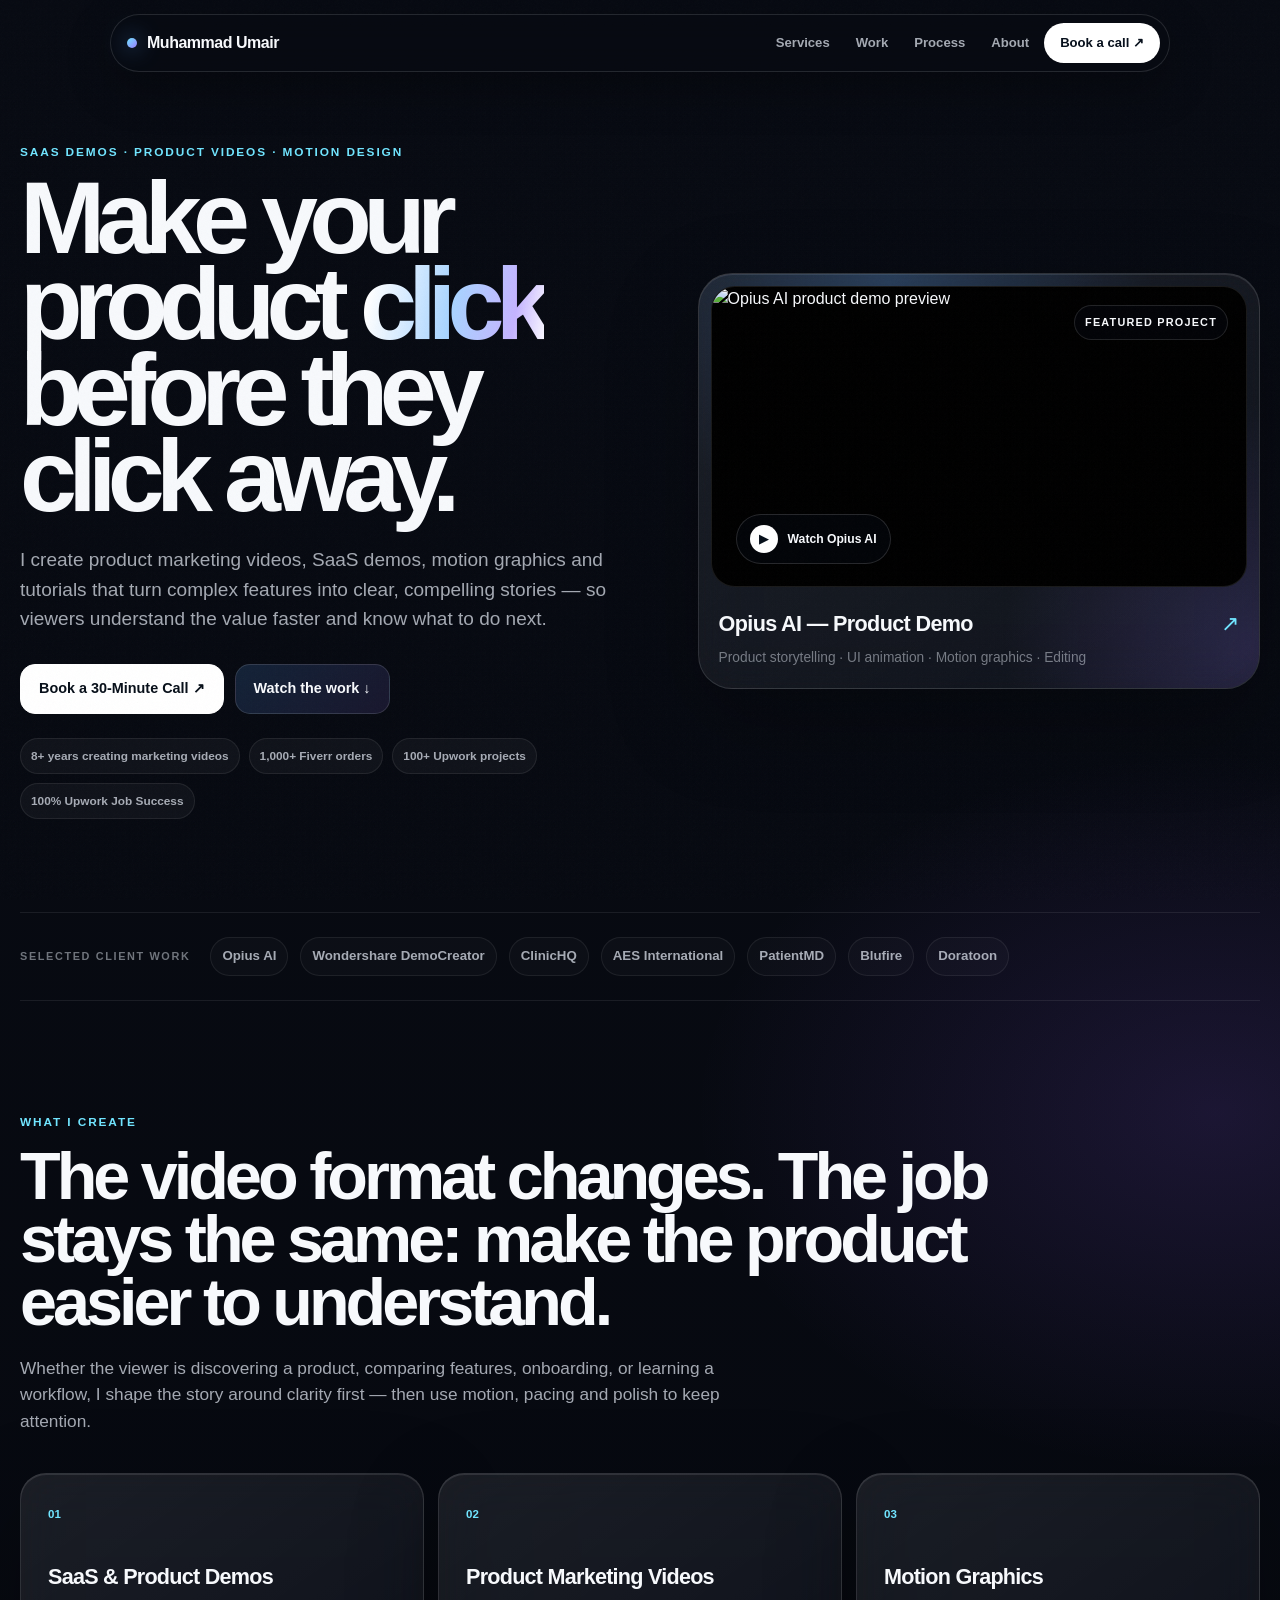
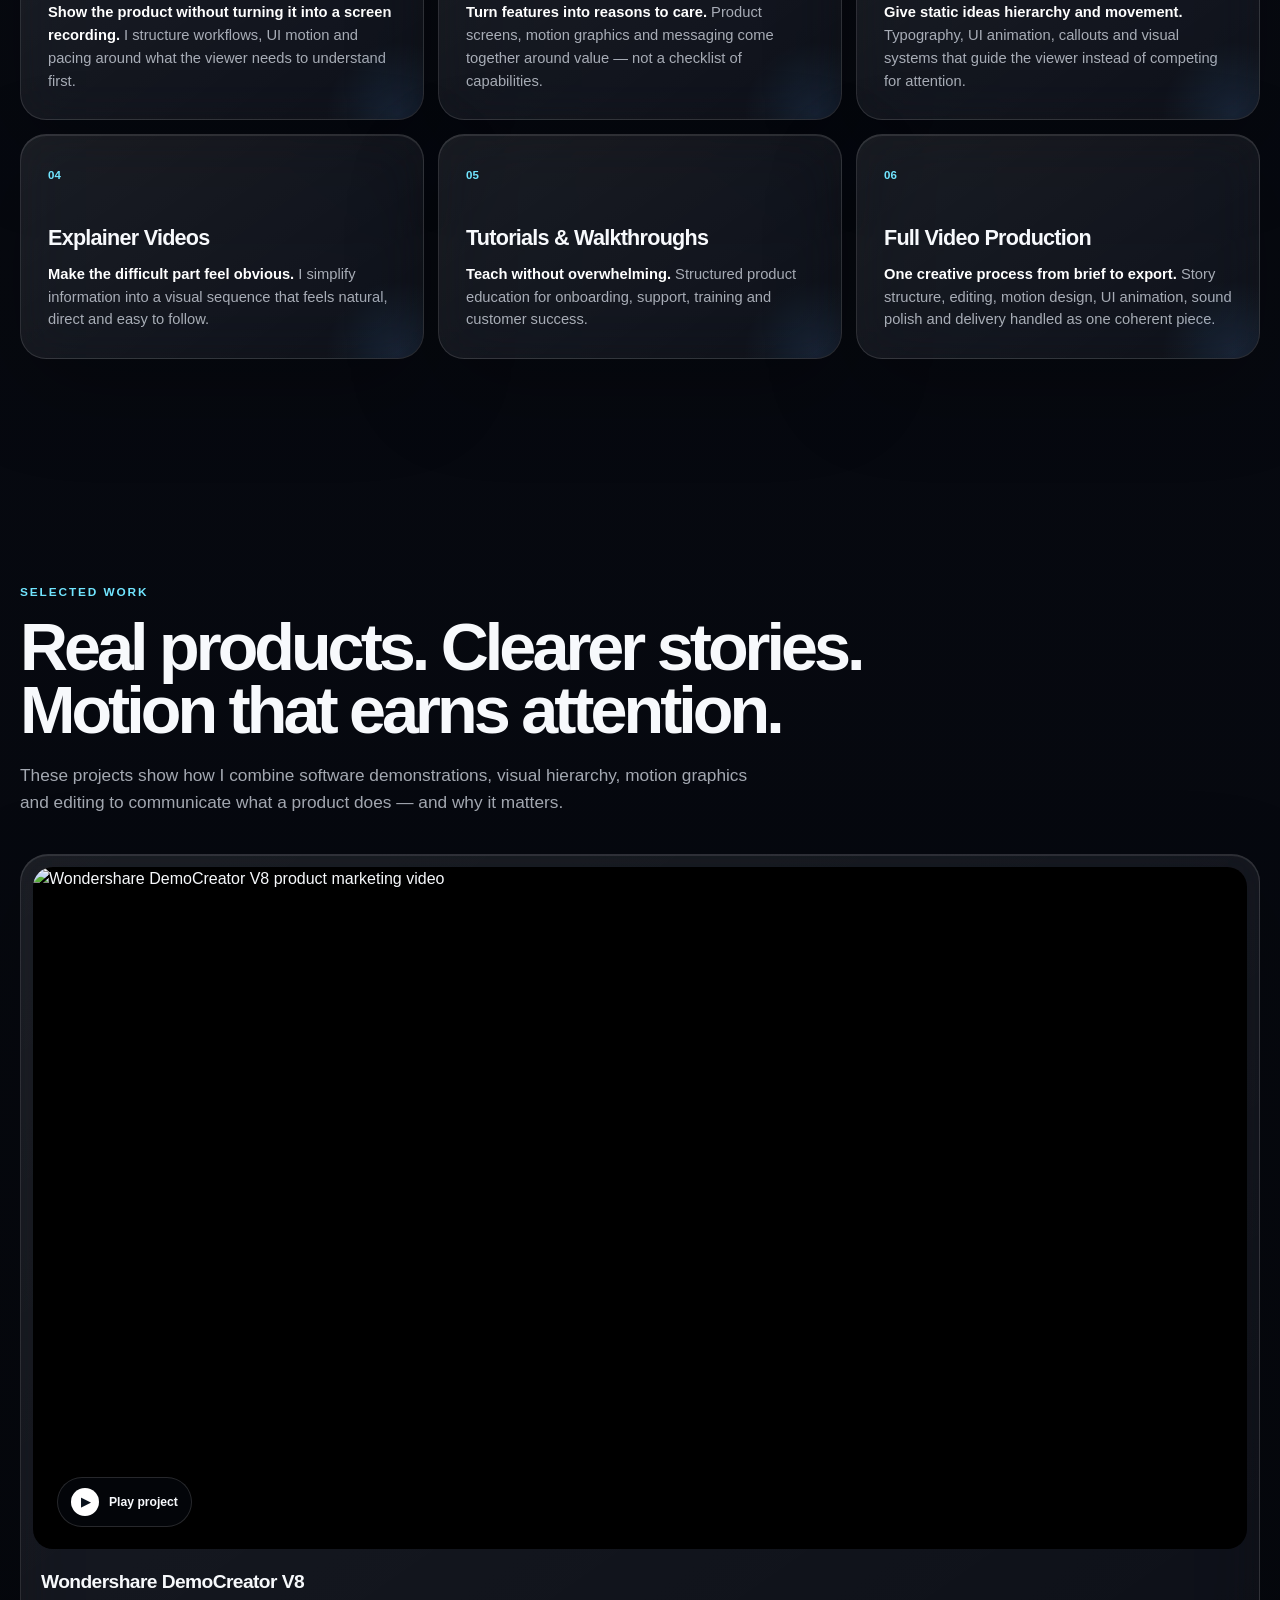
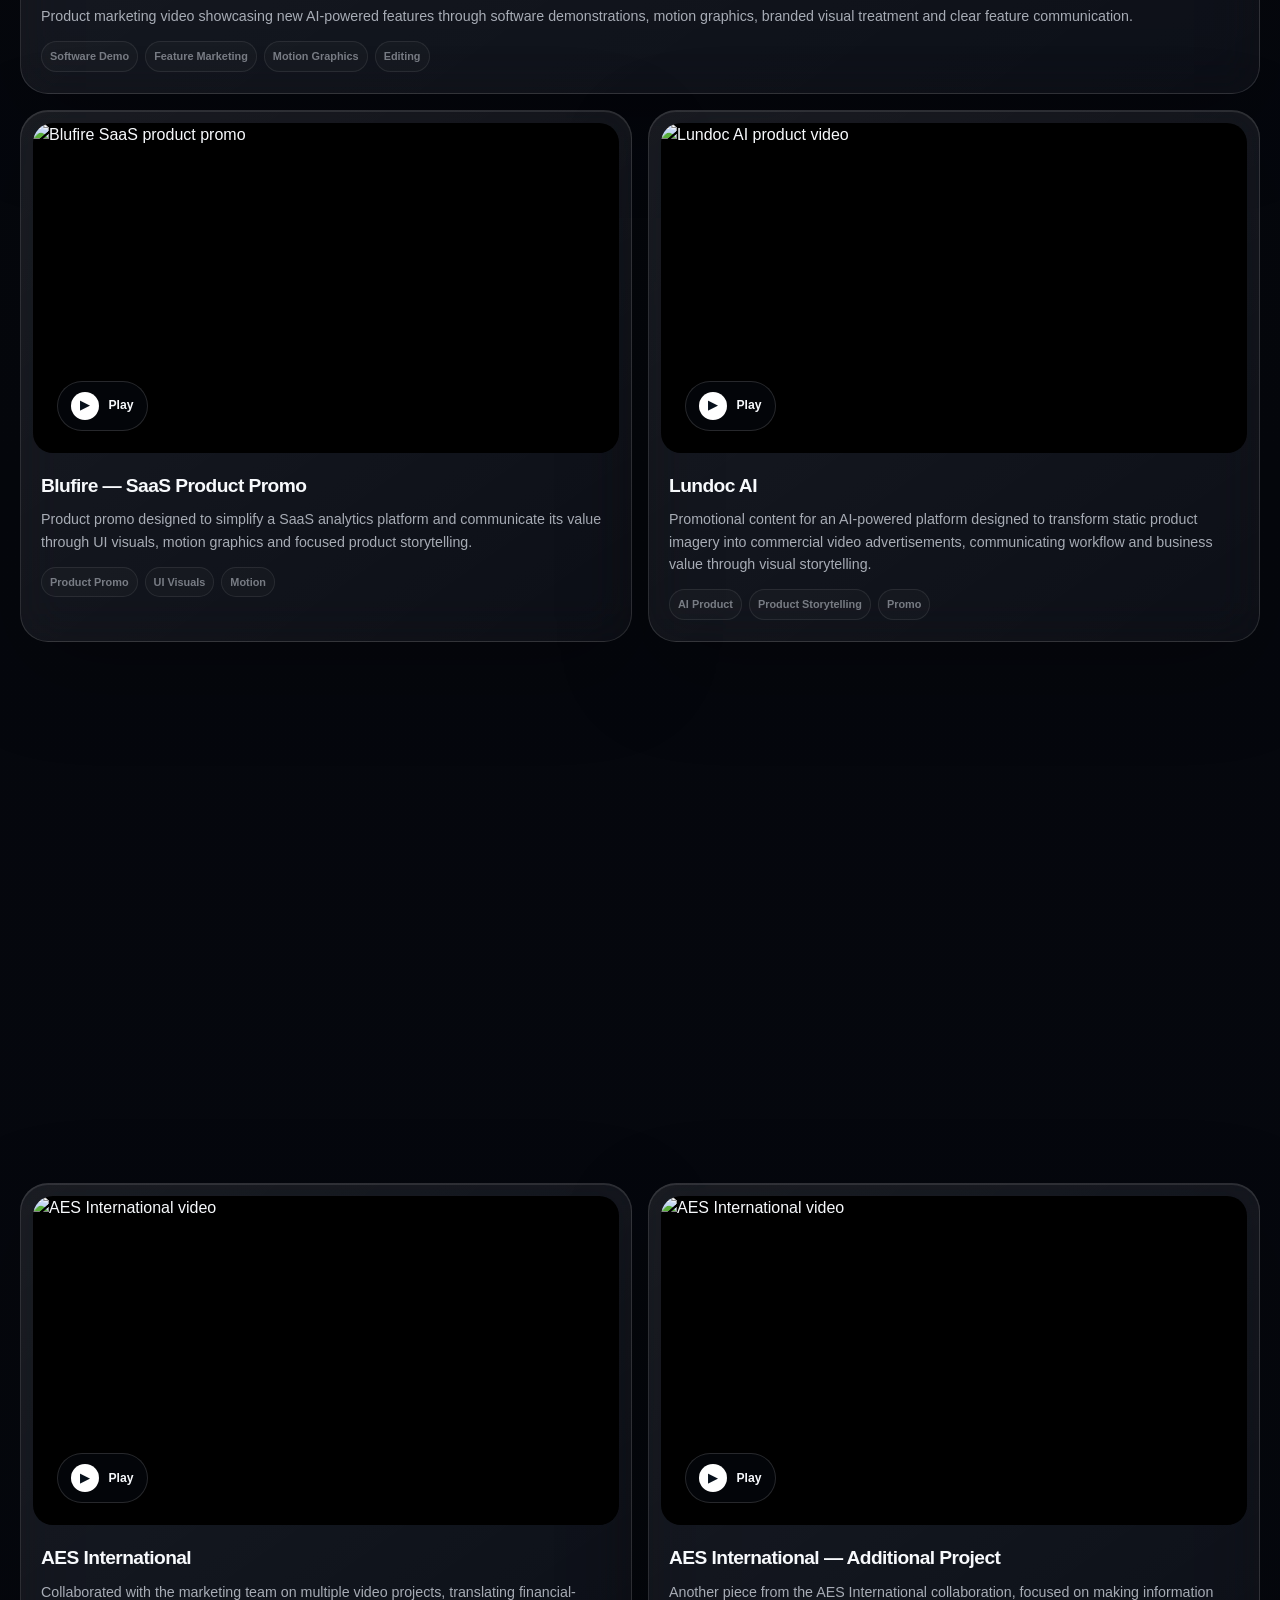
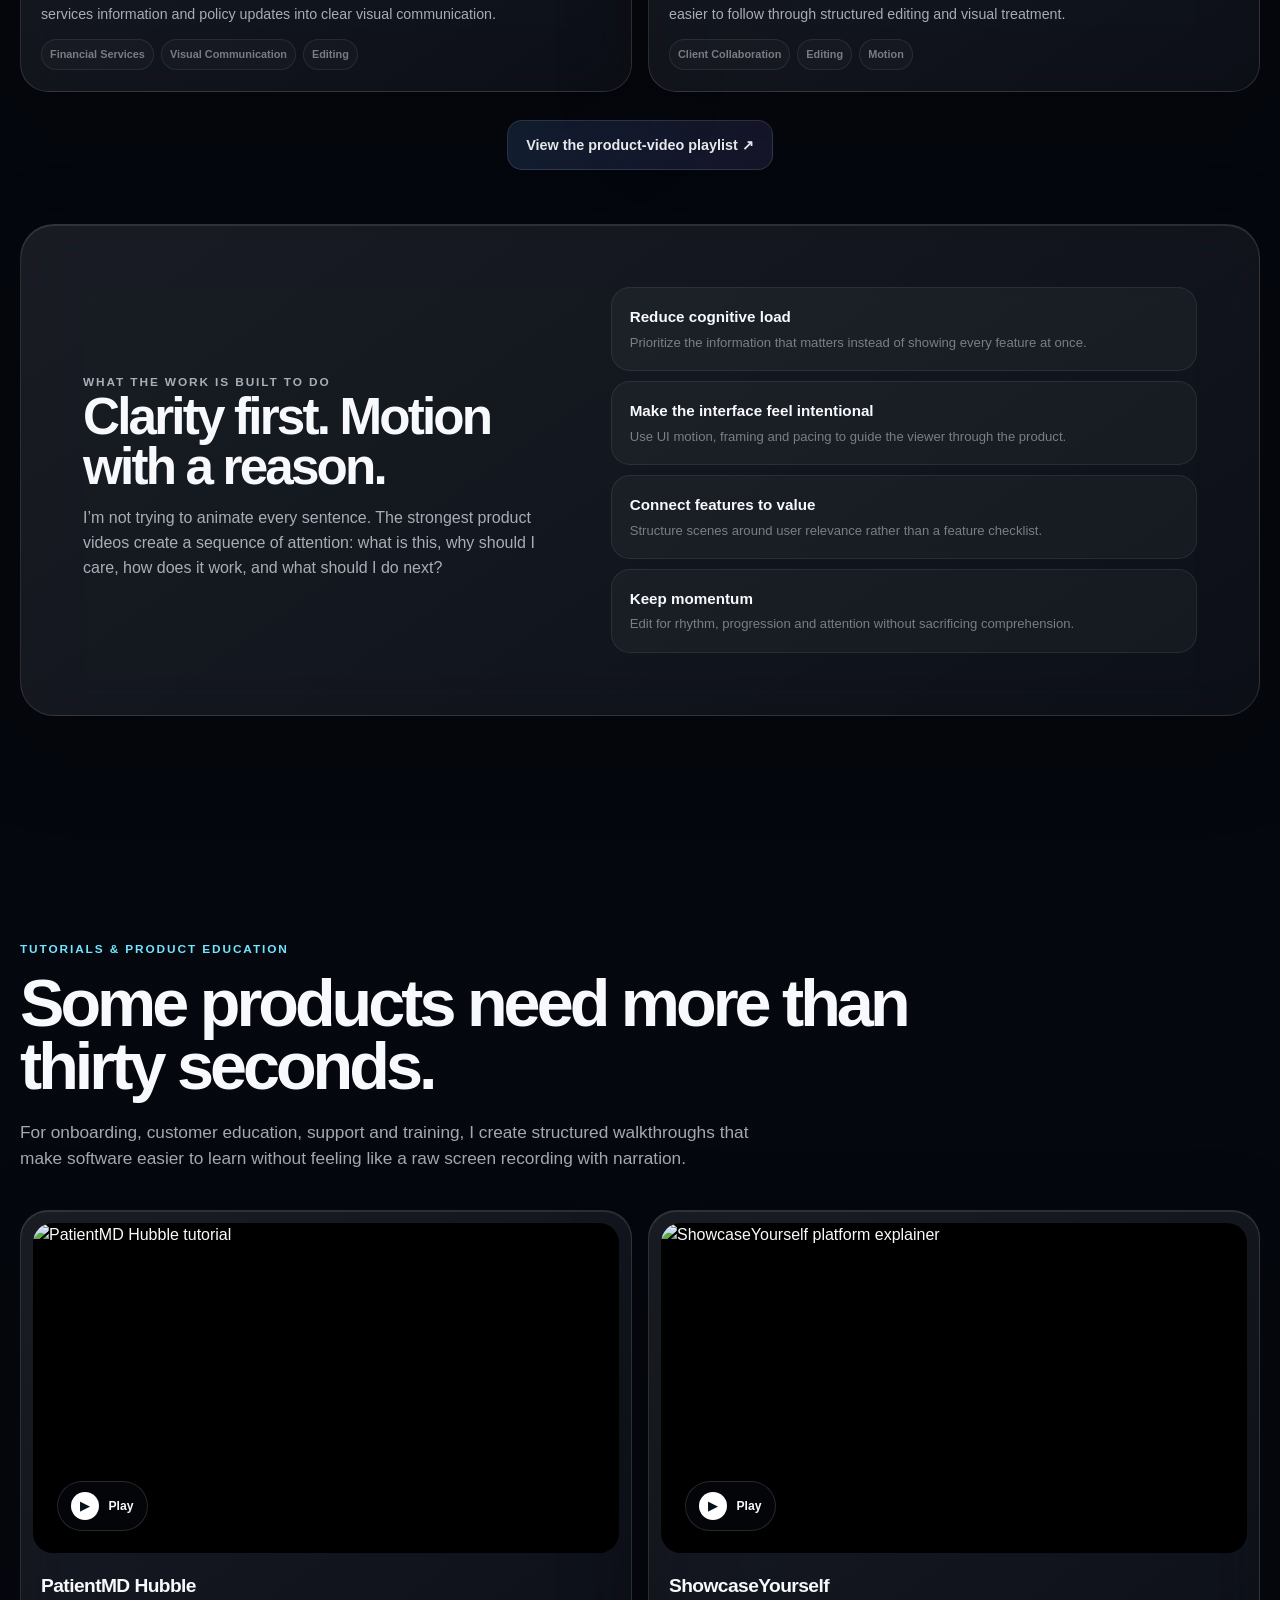
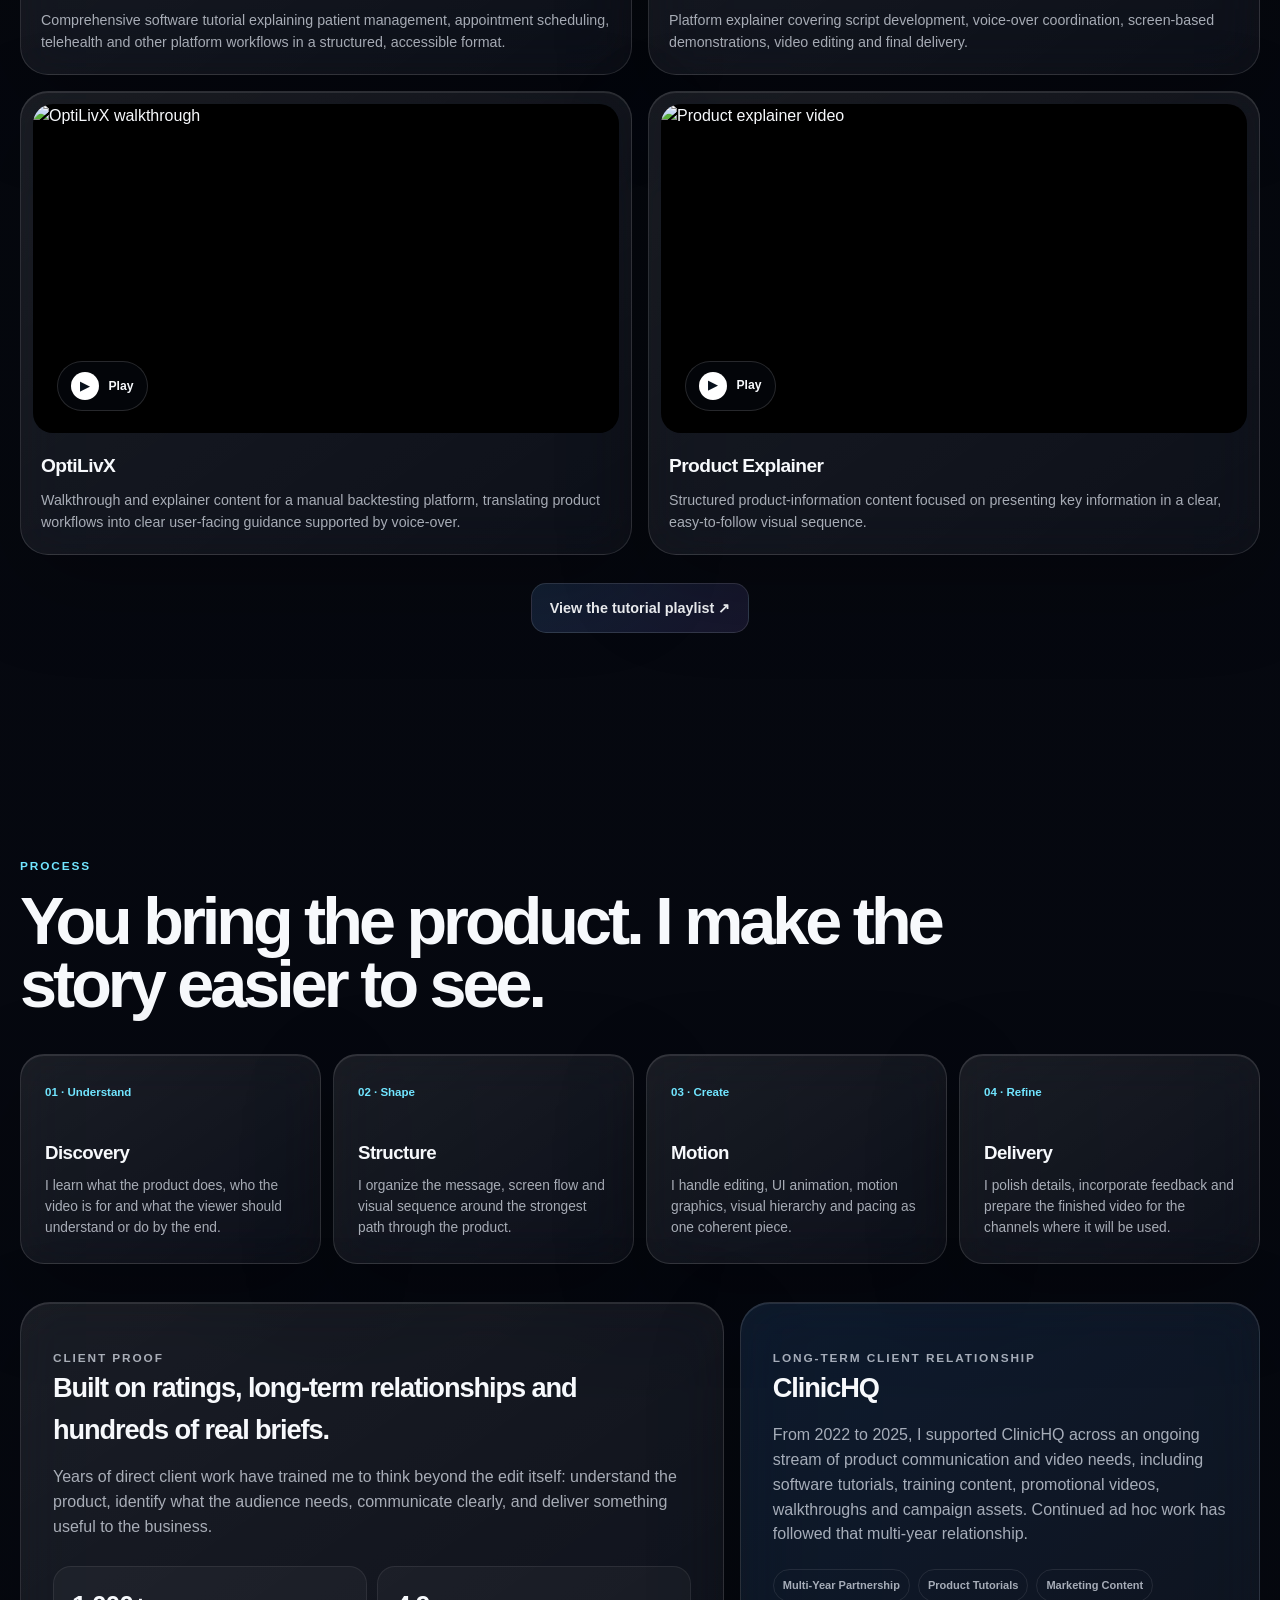
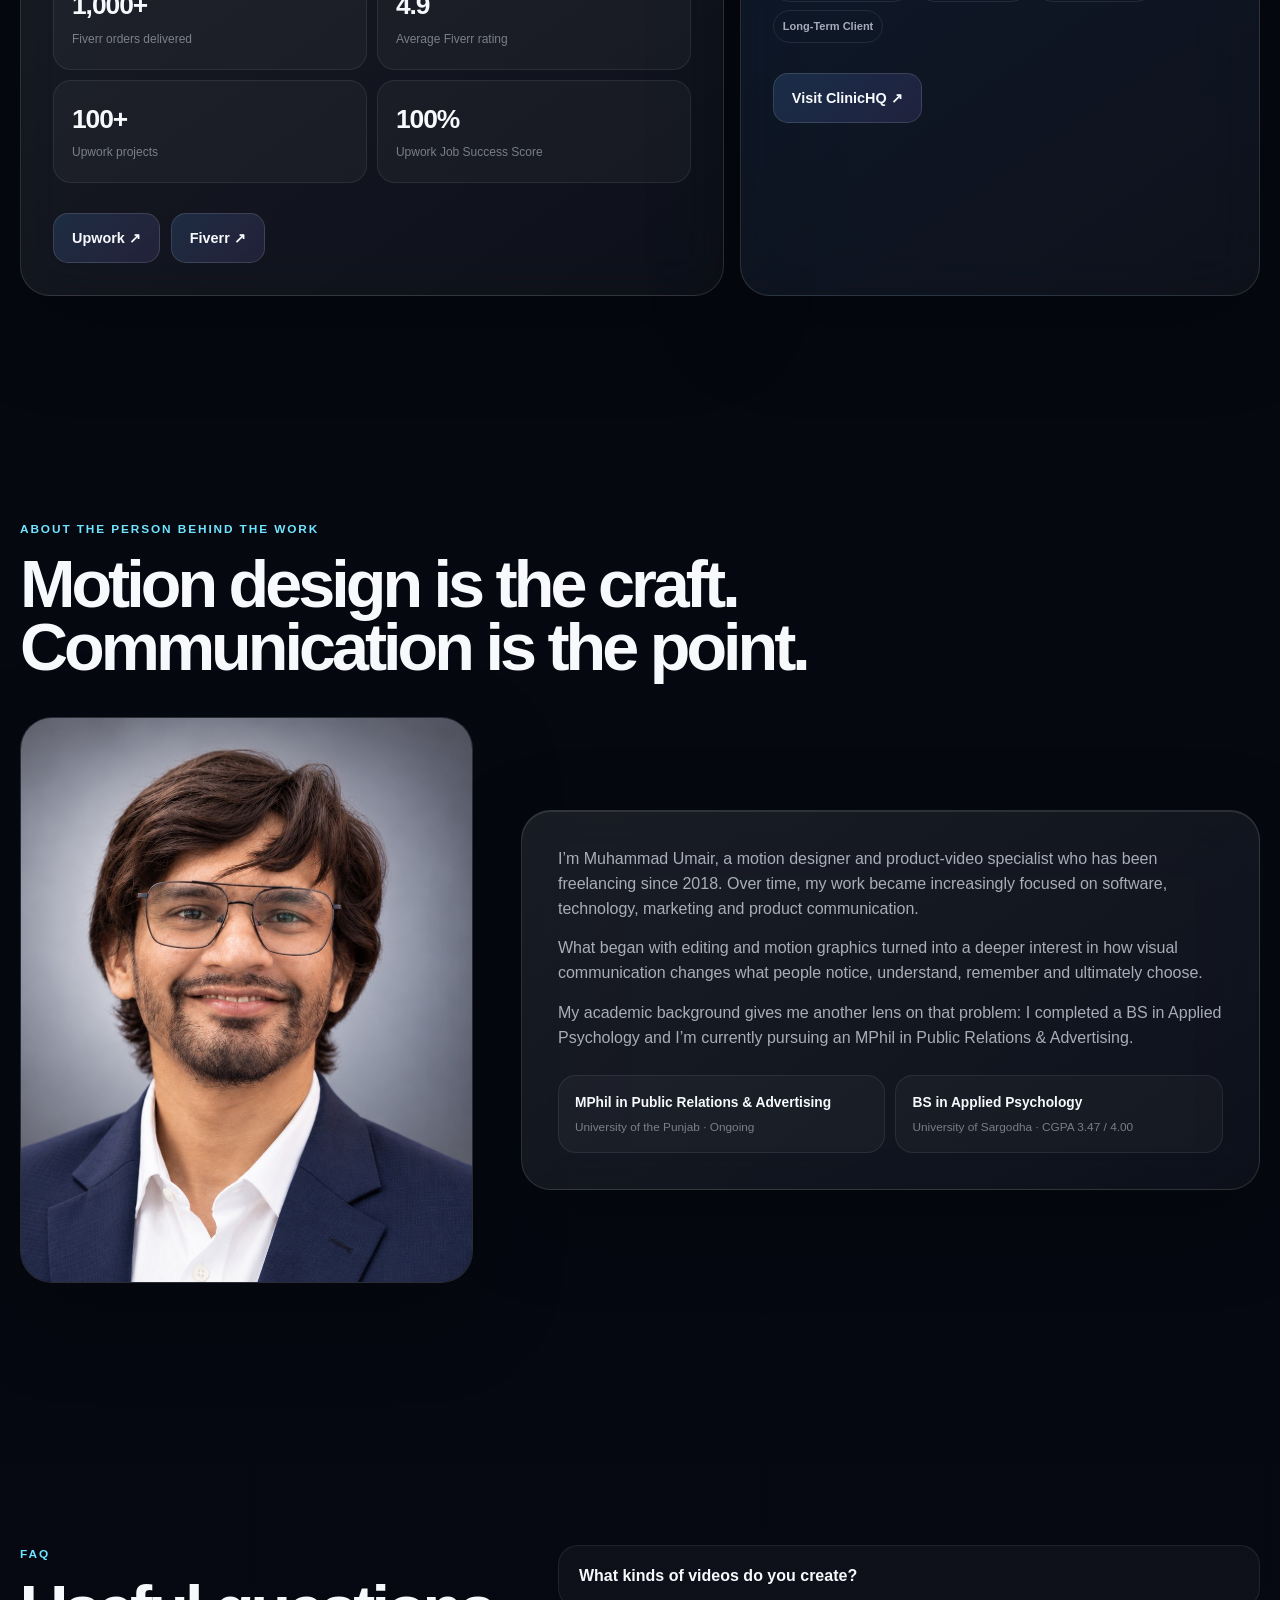
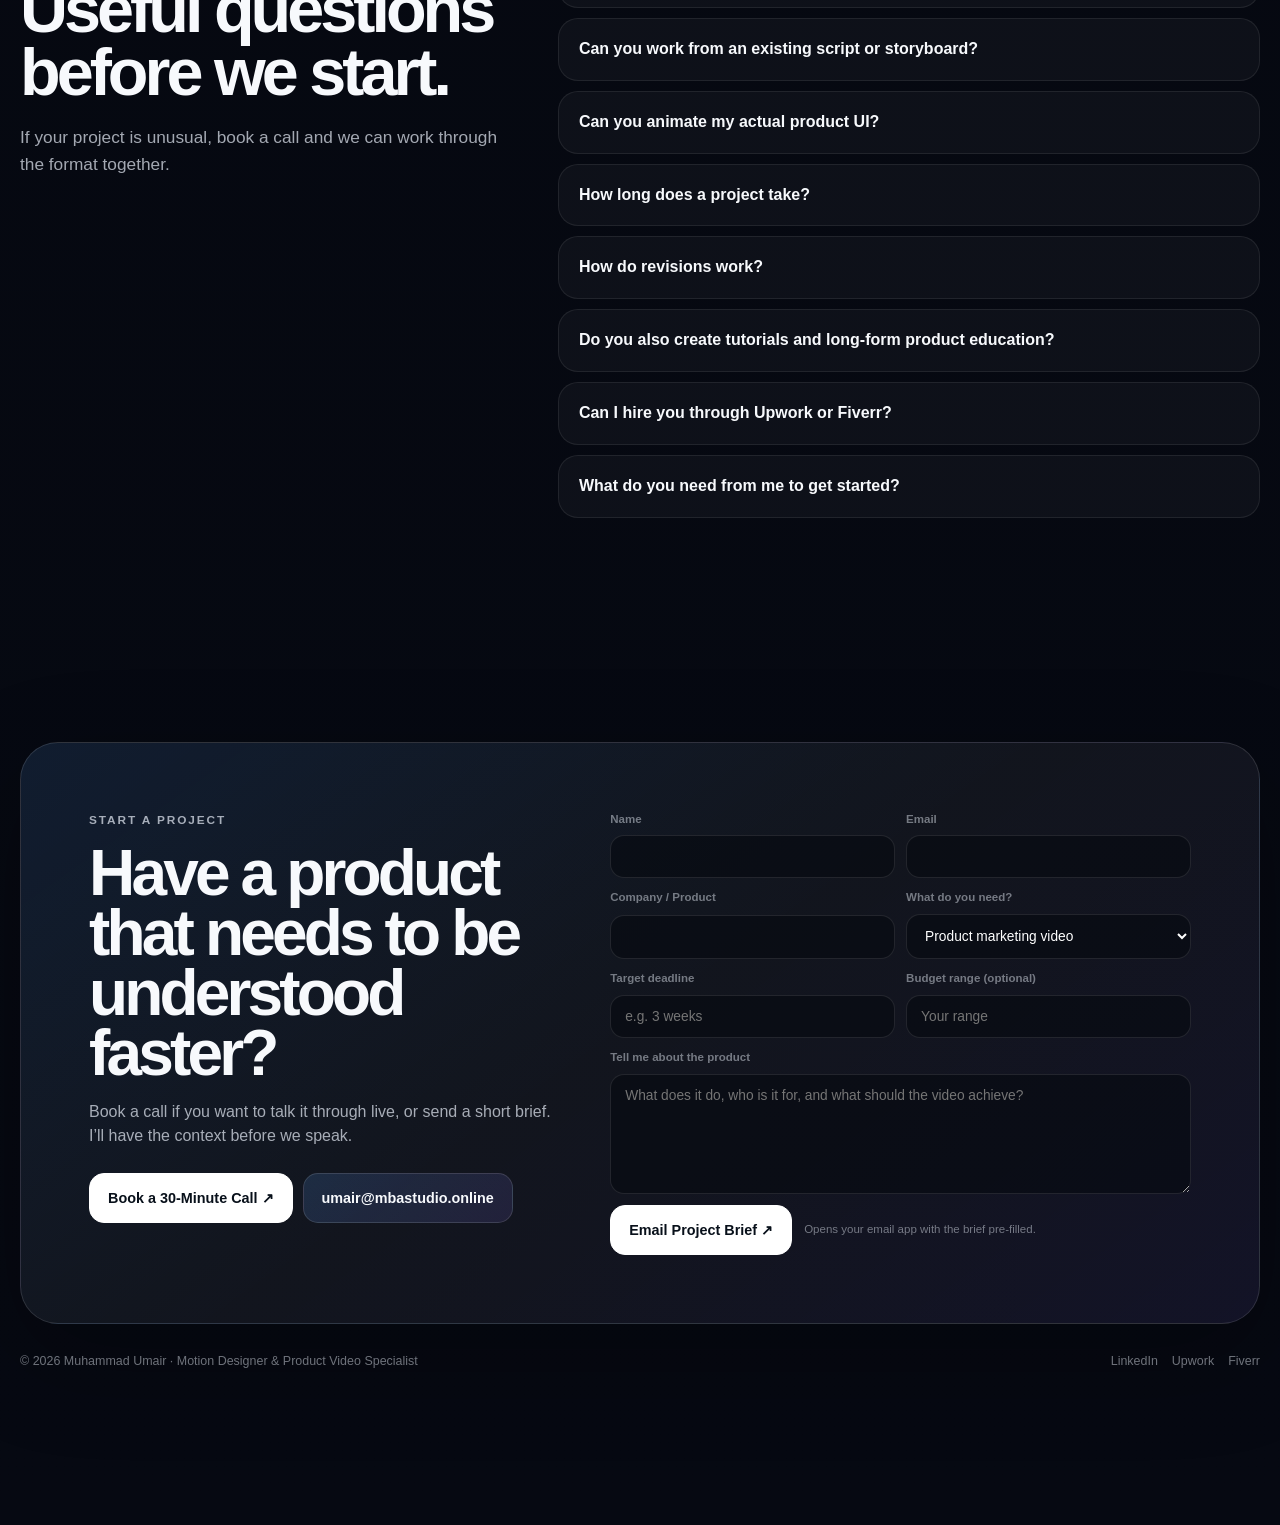
==== commit 0c45cb8e: "Update index.html" ====
--- a/index.html
+++ b/index.html
@@ -2,212 +2,113 @@
 <html lang="en">
 <head>
 <meta charset="utf-8">
-<meta name="viewport" content="width=device-width,initial-scale=1">
-<meta name="description" content="Muhammad Umair creates SaaS demos, product marketing videos, motion graphics, explainers and tutorials that make complex products easier to understand and act on.">
-<meta name="theme-color" content="#070914">
+<meta name="viewport" content="width=device-width,initial-scale=1,viewport-fit=cover">
+<meta name="description" content="SaaS demos, product marketing videos, motion graphics and tutorials that make complex products easier to understand and act on.">
+<meta name="theme-color" content="#05070d">
 <meta name="referrer" content="strict-origin-when-cross-origin">
+<meta http-equiv="Content-Security-Policy" content="default-src 'self' data: https:; img-src 'self' data: https:; media-src 'self' https:; frame-src https://www.youtube.com https://www.youtube-nocookie.com; style-src 'self' 'unsafe-inline' https://fonts.googleapis.com; font-src https://fonts.gstatic.com data:; script-src 'self' 'unsafe-inline'; connect-src 'self' https:; base-uri 'self'; form-action 'self' mailto:; upgrade-insecure-requests">
 <link rel="canonical" href="https://mbastudio.online/">
-<meta property="og:title" content="Muhammad Umair — Motion Designer & Product Video Specialist">
-<meta property="og:description" content="SaaS demos, product marketing videos, UI animation, explainers and tutorials built to make products clear, memorable and persuasive.">
+<meta property="og:title" content="Product Videos That Make Complex Products Click — Muhammad Umair">
+<meta property="og:description" content="SaaS demos, product marketing videos, motion graphics, explainers and tutorials built around product clarity.">
 <meta property="og:type" content="website">
 <meta property="og:url" content="https://mbastudio.online/">
-<title>Muhammad Umair — Motion Designer & Product Video Specialist</title>
+<meta property="og:image" content="https://img.youtube.com/vi/hsh5tDRMpNo/maxresdefault.jpg">
+<meta name="twitter:card" content="summary_large_image">
+<meta name="twitter:title" content="Product Videos That Make Complex Products Click — Muhammad Umair">
+<meta name="twitter:description" content="SaaS demos, product marketing videos, motion graphics and tutorials built around product clarity.">
+<meta name="twitter:image" content="https://img.youtube.com/vi/hsh5tDRMpNo/maxresdefault.jpg">
+<title>Product Video Specialist — Muhammad Umair</title>
 <link rel="preconnect" href="https://fonts.googleapis.com">
 <link rel="preconnect" href="https://fonts.gstatic.com" crossorigin>
 <link href="https://fonts.googleapis.com/css2?family=Inter:wght@400;500;600;700;800;900&display=swap" rel="stylesheet">
+<link rel="icon" href="data:image/svg+xml,%3Csvg xmlns='http://www.w3.org/2000/svg' viewBox='0 0 64 64'%3E%3Crect width='64' height='64' rx='18' fill='%2305070d'/%3E%3Cpath d='M16 43V21h8l8 12 8-12h8v22h-8V33l-8 11-8-11v10z' fill='%23fff'/%3E%3C/svg%3E">
 <style>
-:root{--bg:#060811;--bg2:#0a0e1b;--ink:#f8faff;--ink2:rgba(240,245,255,.78);--ink3:rgba(222,230,246,.53);--blue:#0a84ff;--purple:#bf5af2;--cyan:#64d2ff;--green:#30d158;--line:rgba(255,255,255,.13);--line2:rgba(255,255,255,.22);--glass:rgba(255,255,255,.07);--shadow:0 26px 90px rgba(0,0,0,.34);--container:1180px;--navh:66px}
-*{box-sizing:border-box}html{scroll-behavior:smooth}body{margin:0;background:radial-gradient(circle at 12% -4%,rgba(10,132,255,.24),transparent 35%),radial-gradient(circle at 90% 24%,rgba(191,90,242,.17),transparent 31%),radial-gradient(circle at 45% 83%,rgba(48,209,88,.07),transparent 28%),linear-gradient(145deg,#0a1020,var(--bg) 44%,#04050a);color:var(--ink);font-family:Inter,-apple-system,BlinkMacSystemFont,"Segoe UI",sans-serif;line-height:1.6;overflow-x:hidden;cursor:none}body:before{content:"";position:fixed;inset:0;pointer-events:none;z-index:9990;opacity:.095;mix-blend-mode:soft-light;background-image:url("data:image/svg+xml,%3Csvg viewBox='0 0 180 180' xmlns='http://www.w3.org/2000/svg'%3E%3Cfilter id='n'%3E%3CfeTurbulence type='fractalNoise' baseFrequency='.9' numOctaves='4' stitchTiles='stitch'/%3E%3C/filter%3E%3Crect width='100%25' height='100%25' filter='url(%23n)' opacity='.45'/%3E%3C/svg%3E")}a,button,input,textarea,select,summary{cursor:none}::selection{background:rgba(10,132,255,.42);color:#fff}::-webkit-scrollbar{width:9px}::-webkit-scrollbar-track{background:#060811}::-webkit-scrollbar-thumb{background:linear-gradient(var(--blue),var(--purple));border:3px solid #060811;border-radius:99px}
-.container{width:min(calc(100% - 40px),var(--container));margin:auto}section{padding:104px 0 0;scroll-margin-top:calc(var(--navh) + 18px)}.glass{background:linear-gradient(145deg,rgba(255,255,255,.105),rgba(255,255,255,.042) 46%,rgba(255,255,255,.022));border:1px solid var(--line);box-shadow:inset 0 1px 0 rgba(255,255,255,.15),var(--shadow);backdrop-filter:blur(24px) saturate(135%);-webkit-backdrop-filter:blur(24px) saturate(135%)}.eyebrow{margin:0 0 12px;color:var(--cyan);font-size:.76rem;font-weight:850;letter-spacing:.17em;text-transform:uppercase}.section-title{margin:0;font-size:clamp(2.35rem,4.7vw,4.7rem);line-height:.98;letter-spacing:-.06em;max-width:980px}.section-intro{max-width:780px;margin:18px 0 0;color:var(--ink2);font-size:1.04rem}
-.progress{position:fixed;top:0;left:0;height:2px;width:0;background:linear-gradient(90deg,var(--blue),var(--purple),var(--green));z-index:1200}.ambient{position:fixed;inset:0;z-index:-1;pointer-events:none;overflow:hidden}.orb{position:absolute;border-radius:50%;filter:blur(25px);opacity:.4;animation:drift 16s ease-in-out infinite alternate}.orb.o1{width:420px;height:420px;left:-140px;top:18vh;background:rgba(10,132,255,.18)}.orb.o2{width:370px;height:370px;right:-110px;top:44vh;background:rgba(191,90,242,.15);animation-delay:-6s}.orb.o3{width:310px;height:310px;left:43%;bottom:-150px;background:rgba(48,209,88,.08);animation-delay:-10s}@keyframes drift{to{transform:translate3d(28px,-20px,0) scale(1.05)}}
-.nav-wrap{position:fixed;top:14px;left:0;right:0;z-index:1100;pointer-events:none}.nav{width:min(calc(100% - 28px),1000px);margin:auto;min-height:56px;padding:8px 10px 8px 16px;border-radius:999px;display:flex;align-items:center;justify-content:space-between;gap:14px;pointer-events:auto;background:rgba(10,13,25,.6);border:1px solid rgba(255,255,255,.15);box-shadow:inset 0 1px 0 rgba(255,255,255,.13),0 14px 42px rgba(0,0,0,.3);backdrop-filter:blur(28px) saturate(150%);-webkit-backdrop-filter:blur(28px) saturate(150%)}.brand{display:flex;align-items:center;gap:10px;color:#fff;text-decoration:none;font-weight:850;letter-spacing:-.025em;white-space:nowrap}.brand-dot{width:11px;height:11px;border-radius:50%;background:linear-gradient(135deg,var(--blue),var(--purple));box-shadow:0 0 18px rgba(10,132,255,.78)}.nav-links{display:flex;align-items:center;gap:3px}.nav-links a{color:var(--ink2);text-decoration:none;font-size:.82rem;font-weight:700;padding:9px 11px;border-radius:999px;transition:.23s ease}.nav-links a:hover{color:#fff;background:rgba(255,255,255,.085)}.nav-cta{color:#fff!important;background:linear-gradient(135deg,var(--blue),#5856d6)!important;box-shadow:0 9px 25px rgba(10,132,255,.28)}
-#home{min-height:100svh;padding-top:106px;display:grid;align-items:center}.hero{position:relative;border-radius:42px;padding:clamp(28px,5.5vw,72px);display:grid;grid-template-columns:minmax(0,1.38fr) minmax(250px,.62fr);gap:clamp(36px,6vw,84px);align-items:center;overflow:hidden;isolation:isolate}.hero:before{content:"";position:absolute;inset:-2px;z-index:-2;background:radial-gradient(circle at var(--mx,76%) var(--my,20%),rgba(100,210,255,.19),transparent 24%),linear-gradient(120deg,rgba(10,132,255,.10),transparent 38%,rgba(191,90,242,.08))}.hero h1{margin:0;font-size:clamp(3.45rem,7.4vw,7.6rem);line-height:.88;letter-spacing:-.078em;font-weight:900;max-width:850px}.hero h1 em{font-style:normal;color:transparent;background:linear-gradient(100deg,#fff 7%,#a8ceff 44%,#dab7ff 76%,#fff);-webkit-background-clip:text;background-clip:text}.hero-copy{max-width:760px;margin:24px 0 0;color:var(--ink2);font-size:1.08rem}.hero-copy strong{color:#fff}.hero-signature{margin-top:17px;color:var(--ink3);font-size:.88rem;font-weight:650}.hero-actions{display:flex;flex-wrap:wrap;gap:11px;margin-top:29px}.btn{display:inline-flex;align-items:center;justify-content:center;gap:9px;min-height:50px;padding:0 19px;border-radius:16px;border:1px solid rgba(255,255,255,.13);color:#fff;text-decoration:none;font:800 .9rem/1 Inter,sans-serif;background:rgba(255,255,255,.06);transition:.25s ease}.btn:hover{transform:translateY(-2px);border-color:rgba(255,255,255,.28)}.btn.primary{background:linear-gradient(135deg,var(--blue),#5856d6);box-shadow:0 13px 34px rgba(10,132,255,.28)}.btn.up{background:rgba(20,168,0,.12);border-color:rgba(20,168,0,.27)}.btn.fi{background:rgba(29,191,115,.11);border-color:rgba(29,191,115,.25)}.hero-photo{position:relative;display:grid;place-items:center;min-height:390px}.photo-ring{width:min(100%,340px);aspect-ratio:1;border-radius:50%;padding:9px;background:linear-gradient(145deg,rgba(255,255,255,.36),rgba(255,255,255,.07));box-shadow:0 0 0 1px rgba(255,255,255,.1),0 0 72px rgba(10,132,255,.18),0 28px 86px rgba(0,0,0,.44);animation:float 6s ease-in-out infinite}.photo-ring img{width:100%;height:100%;object-fit:cover;object-position:center 35%;border-radius:50%;display:block;border:1px solid rgba(255,255,255,.2)}@keyframes float{50%{transform:translateY(-10px)}}.photo-note{position:absolute;right:0;bottom:12%;padding:13px 16px;border-radius:18px;background:rgba(10,14,27,.66);border:1px solid rgba(255,255,255,.14);backdrop-filter:blur(18px);font-size:.78rem;color:var(--ink2);box-shadow:0 16px 42px rgba(0,0,0,.3)}.photo-note strong{display:block;color:#fff;font-size:.93rem}
-.proof-strip{margin-top:18px;border-radius:26px;padding:18px 20px;display:flex;align-items:center;gap:22px;overflow:hidden}.proof-label{color:var(--cyan);font-size:.74rem;font-weight:850;letter-spacing:.14em;text-transform:uppercase;white-space:nowrap}.client-row{display:flex;gap:9px;flex-wrap:wrap}.client-row span{padding:8px 11px;border-radius:999px;background:rgba(255,255,255,.052);border:1px solid rgba(255,255,255,.085);font-size:.8rem;font-weight:700;color:var(--ink2)}.metrics{display:grid;grid-template-columns:repeat(5,1fr);gap:12px;margin-top:18px}.metric{padding:17px;border-radius:20px}.metric b{display:block;font-size:1.68rem;line-height:1;font-weight:900;letter-spacing:-.045em}.metric span{display:block;margin-top:7px;color:var(--ink3);font-size:.74rem;font-weight:650}
-.feature-stack{display:grid;gap:34px;margin-top:34px}.feature{border-radius:36px;padding:16px;overflow:hidden}.feature.demo{background:linear-gradient(145deg,rgba(10,132,255,.14),rgba(255,255,255,.045) 48%,rgba(191,90,242,.08));border-color:rgba(100,210,255,.21)}.feature-media{position:relative;aspect-ratio:16/9;border-radius:27px;overflow:hidden;background:#020308;border:1px solid rgba(255,255,255,.1)}.feature-media img,.project-media img{width:100%;height:100%;object-fit:cover;display:block;transition:transform .42s ease,filter .42s ease}.feature-media iframe,.project-media iframe{position:absolute;inset:0;width:100%;height:100%;border:0;background:#000;z-index:4}.media-gradient{position:absolute;inset:0;background:linear-gradient(180deg,rgba(0,0,0,.02),rgba(0,0,0,.04) 60%,rgba(0,0,0,.56));pointer-events:none}.feature-label{position:absolute;left:18px;top:18px;z-index:3;padding:8px 11px;border-radius:999px;background:rgba(7,10,18,.57);border:1px solid rgba(255,255,255,.14);backdrop-filter:blur(14px);font-size:.7rem;font-weight:850;letter-spacing:.11em;text-transform:uppercase}.feature-play{position:absolute;inset:0;display:grid;place-items:center;z-index:2;pointer-events:none}.feature-play span{width:70px;height:70px;border-radius:50%;display:grid;place-items:center;background:rgba(8,11,20,.45);border:1px solid rgba(255,255,255,.25);backdrop-filter:blur(16px);font-size:1.25rem;box-shadow:0 15px 44px rgba(0,0,0,.34)}.feature-info{padding:25px 10px 8px;display:grid;grid-template-columns:1.18fr .82fr;gap:24px;align-items:end}.feature-info h3{margin:0;font-size:clamp(2.4rem,4.7vw,4.9rem);line-height:.92;letter-spacing:-.06em}.feature-info p{margin:13px 0 0;color:var(--ink2);max-width:760px}.feature-tags{display:flex;flex-wrap:wrap;gap:8px;justify-content:flex-end}.feature-tags span,.project-meta span{font-size:.68rem;font-weight:850;text-transform:uppercase;letter-spacing:.1em;color:var(--cyan);padding:7px 9px;border:1px solid rgba(100,210,255,.15);border-radius:999px;background:rgba(100,210,255,.045)}
-.project-grid{display:grid;grid-template-columns:repeat(2,minmax(0,1fr));gap:18px;margin-top:28px}.project-card{border-radius:26px;overflow:hidden;outline:none;transition:transform .26s ease,border-color .26s ease,box-shadow .26s ease}.project-card:hover,.project-card:focus-visible{transform:translateY(-5px);border-color:rgba(255,255,255,.24);box-shadow:0 28px 78px rgba(0,0,0,.34)}.project-media{position:relative;aspect-ratio:16/9;overflow:hidden;background:#020308}.project-card:hover .project-media>img{transform:scale(1.027);filter:saturate(1.08) brightness(.88)}.media-cue{position:absolute;left:16px;bottom:14px;display:flex;align-items:center;gap:10px;z-index:3;padding:9px 11px;border-radius:15px;background:rgba(8,10,19,.58);border:1px solid rgba(255,255,255,.14);backdrop-filter:blur(15px);transition:.22s ease}.project-card:hover .media-cue{background:rgba(10,132,255,.24);border-color:rgba(100,210,255,.27)}.media-play{width:28px;height:28px;border-radius:50%;display:grid;place-items:center;background:rgba(255,255,255,.11);font-size:.63rem}.media-cue>span:last-child{display:grid;line-height:1.1}.media-cue b{font-size:.72rem}.media-cue small{font-size:.62rem;color:var(--ink3);margin-top:3px}.project-body{padding:20px 20px 23px}.project-meta{display:flex;gap:7px;flex-wrap:wrap;margin-bottom:10px}.project-body h3{margin:0;font-size:1.3rem;letter-spacing:-.03em}.project-body p{margin:10px 0 0;color:var(--ink2);font-size:.9rem}
-.services-grid{display:grid;grid-template-columns:repeat(3,1fr);gap:14px;margin-top:29px}.service{padding:23px;border-radius:23px;min-height:205px}.service .num{color:var(--cyan);font-size:.72rem;font-weight:850;letter-spacing:.12em}.service h3{margin:19px 0 6px;font-size:1.15rem}.service strong{display:block;color:#fff;margin-bottom:7px;font-size:.92rem}.service p{margin:0;color:var(--ink2);font-size:.87rem}
-.case{margin-top:29px;border-radius:34px;padding:clamp(26px,5vw,50px);display:grid;grid-template-columns:.74fr 1.26fr;gap:36px;align-items:center}.case-brand{min-height:300px;border-radius:26px;display:grid;place-items:center;text-align:center;padding:24px;background:radial-gradient(circle at 28% 18%,rgba(100,210,255,.18),transparent 34%),linear-gradient(145deg,rgba(10,132,255,.11),rgba(191,90,242,.075));border:1px solid rgba(255,255,255,.1)}.case-brand b{font-size:clamp(2.9rem,5vw,5.6rem);line-height:.9;letter-spacing:-.075em}.case-brand span{display:block;margin-top:15px;color:var(--ink3);font-size:.77rem;letter-spacing:.12em;text-transform:uppercase;font-weight:800}.case-copy h3{margin:0;font-size:clamp(2rem,3.4vw,3.65rem);line-height:.98;letter-spacing:-.05em}.case-copy p{margin:14px 0 0;color:var(--ink2)}.chips{display:flex;gap:8px;flex-wrap:wrap;margin-top:19px}.chips span{padding:8px 10px;border-radius:999px;background:rgba(255,255,255,.055);border:1px solid rgba(255,255,255,.09);font-size:.75rem;color:var(--ink2);font-weight:700}
-.process-grid{display:grid;grid-template-columns:repeat(4,1fr);gap:13px;margin-top:29px}.step{padding:23px;border-radius:23px;min-height:245px}.step .n{font-size:.73rem;color:var(--cyan);font-weight:900;letter-spacing:.13em}.step h3{margin:30px 0 7px;font-size:1.15rem}.step strong{display:block;font-size:.92rem;color:#fff;margin-bottom:7px}.step p{margin:0;color:var(--ink2);font-size:.87rem}
-.cred-grid{display:grid;grid-template-columns:1.1fr .9fr;gap:18px;margin-top:29px}.cred-main,.platforms{border-radius:30px;padding:clamp(25px,4vw,40px)}.cred-main h3{margin:0;font-size:clamp(1.8rem,3vw,3.1rem);line-height:1;letter-spacing:-.045em}.cred-main p{color:var(--ink2);margin:15px 0 0}.cred-stats{display:grid;grid-template-columns:repeat(2,1fr);gap:10px;margin-top:22px}.cred-stat{padding:15px;border-radius:17px;background:rgba(255,255,255,.05);border:1px solid rgba(255,255,255,.08)}.cred-stat b{display:block;font-size:1.35rem}.cred-stat span{font-size:.74rem;color:var(--ink3)}.platforms{display:grid;gap:12px}.platform{padding:17px;border-radius:19px;background:rgba(255,255,255,.05);border:1px solid rgba(255,255,255,.09)}.platform h3{margin:0 0 5px;font-size:1rem}.platform p{margin:0;color:var(--ink2);font-size:.84rem}.platform .btn{margin-top:13px;min-height:43px;font-size:.8rem}
-.playlist-band{margin-top:23px;border-radius:26px;padding:22px;display:flex;align-items:center;justify-content:space-between;gap:22px}.playlist-band h3{margin:0;font-size:1.2rem}.playlist-band p{margin:4px 0 0;color:var(--ink2);font-size:.86rem}.playlist-band a{white-space:nowrap}
-.faq-wrap{margin-top:29px;display:grid;grid-template-columns:.72fr 1.28fr;gap:22px;align-items:start}.faq-intro{position:sticky;top:100px;border-radius:30px;padding:30px}.faq-intro h3{margin:0;font-size:clamp(2rem,3.4vw,3.4rem);line-height:1;letter-spacing:-.05em}.faq-intro p{color:var(--ink2);margin:15px 0 0}.faq-list{display:grid;gap:11px}details.faq{border-radius:20px;padding:18px 20px;background:linear-gradient(145deg,rgba(255,255,255,.075),rgba(255,255,255,.035));border:1px solid rgba(255,255,255,.1)}details.faq summary{font-weight:800;list-style:none;display:flex;align-items:center;justify-content:space-between;gap:16px}details.faq summary::-webkit-details-marker{display:none}details.faq summary:after{content:"+";font-size:1.3rem;color:var(--cyan)}details.faq[open] summary:after{content:"–"}details.faq p{margin:12px 0 0;color:var(--ink2);font-size:.9rem}
-.about-grid{display:grid;grid-template-columns:.73fr 1.27fr;gap:18px;margin-top:29px}.about-photo,.about-copy{border-radius:30px;overflow:hidden}.about-photo{padding:14px}.about-photo img{display:block;width:100%;height:100%;max-height:600px;object-fit:cover;object-position:center 30%;border-radius:22px}.about-copy{padding:clamp(25px,4vw,42px)}.about-copy p{color:var(--ink2);margin:0 0 14px}.edu-grid{display:grid;grid-template-columns:1fr 1fr;gap:11px;margin-top:19px}.edu{padding:16px;border-radius:17px;background:rgba(255,255,255,.05);border:1px solid rgba(255,255,255,.09)}.edu b{display:block}.edu span{display:block;color:var(--ink3);font-size:.78rem;margin-top:5px}
-.contact-shell{margin-bottom:80px;border-radius:38px;padding:clamp(28px,5vw,58px);display:grid;grid-template-columns:.9fr 1.1fr;gap:30px;background:radial-gradient(circle at 15% 0%,rgba(10,132,255,.22),transparent 32%),radial-gradient(circle at 90% 100%,rgba(191,90,242,.12),transparent 34%),linear-gradient(145deg,rgba(255,255,255,.105),rgba(255,255,255,.035))}.contact-copy h2{margin:0;font-size:clamp(2.6rem,5vw,5.2rem);line-height:.94;letter-spacing:-.065em}.contact-copy p{color:var(--ink2);max-width:570px}.contact-links{display:flex;gap:10px;flex-wrap:wrap;margin-top:23px}.brief-form{display:grid;grid-template-columns:1fr 1fr;gap:11px;padding:6px}.field{display:grid;gap:6px}.field.full{grid-column:1/-1}.field label{font-size:.71rem;color:var(--ink3);font-weight:800;letter-spacing:.08em;text-transform:uppercase}.field input,.field textarea,.field select{width:100%;border:1px solid rgba(255,255,255,.12);background:rgba(255,255,255,.055);color:#fff;border-radius:14px;padding:13px 14px;font:500 .88rem/1.4 Inter,sans-serif;outline:none}.field textarea{min-height:110px;resize:vertical}.field select option{color:#111}.field input:focus,.field textarea:focus,.field select:focus{border-color:rgba(100,210,255,.5);box-shadow:0 0 0 3px rgba(10,132,255,.1)}.form-actions{grid-column:1/-1;display:flex;align-items:center;gap:12px;flex-wrap:wrap;margin-top:4px}.form-note{color:var(--ink3);font-size:.73rem}footer{padding:0 0 36px;text-align:center;color:var(--ink3);font-size:.78rem}
-.modal{position:fixed;inset:0;z-index:3000;background:rgba(1,2,7,.86);backdrop-filter:blur(18px);display:none;place-items:center;padding:24px}.modal.open{display:grid}.modal-box{width:min(1100px,100%);position:relative}.modal-video{aspect-ratio:16/9;background:#000;border-radius:24px;overflow:hidden;border:1px solid rgba(255,255,255,.17);box-shadow:0 40px 120px rgba(0,0,0,.65)}.modal-video iframe{width:100%;height:100%;border:0;display:block}.modal-close{position:absolute;right:-4px;top:-54px;width:42px;height:42px;border-radius:50%;display:grid;place-items:center;border:1px solid rgba(255,255,255,.18);background:rgba(255,255,255,.08);color:#fff;font-size:1.25rem}
-.reveal{opacity:0;transform:translateY(20px);transition:opacity .7s ease,transform .7s ease}.reveal.visible{opacity:1;transform:none}.cursor-orb,.cursor-dot{position:fixed;left:0;top:0;pointer-events:none;z-index:4000;border-radius:50%}.cursor-orb{width:34px;height:34px;border:1px solid rgba(255,255,255,.42);background:rgba(100,210,255,.05);backdrop-filter:blur(5px);transition:width .2s,height .2s,border-color .2s}.cursor-dot{width:5px;height:5px;background:#fff;box-shadow:0 0 12px rgba(100,210,255,.9)}
-@media(max-width:960px){body,a,button,input,textarea,select,summary{cursor:auto}.cursor-orb,.cursor-dot{display:none}.nav-links a:not(.nav-cta){display:none}.hero,.feature-info,.case,.cred-grid,.faq-wrap,.about-grid,.contact-shell{grid-template-columns:1fr}.hero-photo{min-height:340px}.metrics{grid-template-columns:repeat(2,1fr)}.project-grid,.services-grid{grid-template-columns:1fr 1fr}.process-grid{grid-template-columns:1fr 1fr}.feature-tags{justify-content:flex-start}.faq-intro{position:relative;top:auto}}
-@media(max-width:620px){.container{width:min(calc(100% - 24px),var(--container))}section{padding-top:78px}.nav-wrap{top:9px}.nav{width:calc(100% - 18px)}.hero{padding:25px 20px;border-radius:30px}.hero h1{font-size:clamp(3.2rem,15vw,5rem)}.hero-actions{display:grid}.btn{width:100%}.photo-ring{width:278px}.proof-strip{display:block}.proof-label{display:block;margin-bottom:10px}.metrics{grid-template-columns:1fr 1fr}.feature{padding:10px;border-radius:28px}.feature-media{border-radius:20px}.feature-info{padding:20px 8px 7px}.feature-info h3{font-size:2.5rem}.project-grid,.services-grid,.process-grid{grid-template-columns:1fr}.playlist-band{align-items:flex-start;flex-direction:column}.cred-stats,.edu-grid,.brief-form{grid-template-columns:1fr}.field.full,.form-actions{grid-column:1}.about-photo img{max-height:460px}.contact-shell{border-radius:30px}.media-cue small{display:none}}
-@media(prefers-reduced-motion:reduce){*{scroll-behavior:auto!important;animation:none!important;transition:none!important}.reveal{opacity:1;transform:none}}
+:root{
+  --bg:#05070d; --bg2:#090d16; --card:rgba(255,255,255,.055); --card2:rgba(255,255,255,.085);
+  --text:#f7f9fc; --muted:rgba(235,241,250,.69); --muted2:rgba(235,241,250,.46); --line:rgba(255,255,255,.12);
+  --blue:#5aa7ff; --violet:#9a7cff; --cyan:#71e5ff; --green:#6ce59b; --max:1240px;
+}
+*{box-sizing:border-box}html{scroll-behavior:smooth}body{margin:0;background:
+radial-gradient(1100px 620px at 8% -5%,rgba(50,128,255,.18),transparent 58%),
+radial-gradient(900px 620px at 95% 10%,rgba(145,92,246,.15),transparent 58%),
+linear-gradient(180deg,#080b13 0%,#05070d 33%,#060912 100%);color:var(--text);font-family:Inter,-apple-system,BlinkMacSystemFont,"Segoe UI",sans-serif;line-height:1.55;overflow-x:hidden}
+body:before{content:"";position:fixed;inset:0;pointer-events:none;opacity:.06;z-index:999;background-image:url("data:image/svg+xml,%3Csvg xmlns='http://www.w3.org/2000/svg' width='180' height='180'%3E%3Cfilter id='n'%3E%3CfeTurbulence baseFrequency='.84' numOctaves='3' stitchTiles='stitch'/%3E%3C/filter%3E%3Crect width='100%25' height='100%25' filter='url(%23n)' opacity='.45'/%3E%3C/svg%3E")}
+a{color:inherit}.container{width:min(calc(100% - 36px),var(--max));margin:auto}.section{padding:112px 0}.eyebrow{font-size:.74rem;text-transform:uppercase;letter-spacing:.16em;font-weight:800;color:var(--cyan);margin:0 0 14px}.h2{font-size:clamp(2.3rem,5.2vw,5rem);line-height:.95;letter-spacing:-.06em;margin:0;max-width:1000px}.lead{color:var(--muted);font-size:1.08rem;max-width:760px;margin:20px 0 0}.glass{background:linear-gradient(145deg,rgba(255,255,255,.088),rgba(255,255,255,.034));border:1px solid var(--line);box-shadow:inset 0 1px rgba(255,255,255,.1),0 30px 90px rgba(0,0,0,.26);backdrop-filter:blur(24px) saturate(130%);-webkit-backdrop-filter:blur(24px) saturate(130%)}
+.nav-shell{position:fixed;z-index:1000;top:14px;left:0;right:0}.nav{width:min(calc(100% - 26px),1060px);margin:auto;border-radius:999px;padding:8px 9px 8px 16px;display:flex;align-items:center;justify-content:space-between;background:rgba(8,11,18,.68);border:1px solid rgba(255,255,255,.12);backdrop-filter:blur(22px);box-shadow:0 16px 45px rgba(0,0,0,.28)}.brand{text-decoration:none;font-weight:850;display:flex;align-items:center;gap:10px;letter-spacing:-.03em}.brand i{width:10px;height:10px;border-radius:50%;background:linear-gradient(135deg,var(--cyan),var(--violet));box-shadow:0 0 22px rgba(90,167,255,.8)}.navlinks{display:flex;align-items:center;gap:4px}.navlinks a{text-decoration:none;color:var(--muted);font-size:.82rem;font-weight:700;padding:10px 11px;border-radius:999px}.navlinks a:hover{background:rgba(255,255,255,.06);color:#fff}.navlinks .navcta{background:#fff;color:#07101c;padding:10px 16px}.navlinks .navcta:hover{background:#eaf2ff;color:#07101c}
+.hero{min-height:100svh;padding:118px 0 56px;display:flex;align-items:center}.hero-grid{display:grid;grid-template-columns:minmax(0,1.05fr) minmax(420px,.95fr);gap:56px;align-items:center}.hero h1{font-size:clamp(4rem,8vw,8.2rem);line-height:.84;letter-spacing:-.085em;margin:0;max-width:840px}.hero h1 .grad{color:transparent;background:linear-gradient(100deg,#fff 8%,#a8d4ff 50%,#c5b4ff 82%,#fff);background-clip:text;-webkit-background-clip:text}.hero-copy{font-size:clamp(1rem,1.5vw,1.19rem);color:var(--muted);max-width:700px;margin:26px 0 0}.hero-actions{display:flex;flex-wrap:wrap;gap:11px;margin-top:30px}.btn{min-height:50px;display:inline-flex;align-items:center;justify-content:center;gap:9px;border-radius:15px;padding:0 18px;text-decoration:none;font-weight:800;font-size:.9rem;border:1px solid rgba(255,255,255,.13);background:rgba(255,255,255,.055);transition:.24s ease}.btn:hover{transform:translateY(-2px);border-color:rgba(255,255,255,.28)}.btn.primary{background:#fff;color:#08101a;border-color:#fff}.btn.secondary{background:linear-gradient(135deg,rgba(90,167,255,.16),rgba(154,124,255,.12))}.hero-subproof{display:flex;flex-wrap:wrap;gap:9px;margin-top:24px}.hero-subproof span{font-size:.74rem;font-weight:700;color:var(--muted);padding:8px 10px;border-radius:999px;background:rgba(255,255,255,.04);border:1px solid rgba(255,255,255,.08)}
+.hero-showreel{position:relative;border-radius:34px;padding:12px;overflow:hidden;isolation:isolate}.hero-showreel:before{content:"";position:absolute;inset:-30%;background:radial-gradient(circle at 40% 20%,rgba(90,167,255,.23),transparent 35%),radial-gradient(circle at 80% 75%,rgba(154,124,255,.18),transparent 28%);z-index:-1}.video-frame{position:relative;aspect-ratio:16/9;border-radius:24px;overflow:hidden;background:#000;border:1px solid rgba(255,255,255,.1);cursor:pointer}.video-frame img{width:100%;height:100%;object-fit:cover;display:block;transition:.4s ease}.video-frame:hover img{transform:scale(1.018);filter:brightness(.82)}.video-frame iframe{position:absolute;inset:0;width:100%;height:100%;border:0}.play{position:absolute;left:24px;bottom:22px;z-index:3;display:flex;align-items:center;gap:10px;padding:10px 13px;border-radius:999px;background:rgba(5,8,14,.68);backdrop-filter:blur(16px);border:1px solid rgba(255,255,255,.14);font-size:.76rem;font-weight:800}.play i{width:28px;height:28px;border-radius:50%;background:#fff;color:#07101b;display:grid;place-items:center;font-style:normal}.project-kicker{position:absolute;right:18px;top:18px;z-index:3;padding:8px 10px;border-radius:999px;background:rgba(5,8,14,.6);backdrop-filter:blur(14px);border:1px solid rgba(255,255,255,.12);font-size:.68rem;font-weight:850;letter-spacing:.11em;text-transform:uppercase}.hero-card-copy{padding:20px 8px 8px;display:flex;justify-content:space-between;gap:20px}.hero-card-copy h3{margin:0;font-size:1.35rem;letter-spacing:-.03em}.hero-card-copy p{margin:6px 0 0;color:var(--muted2);font-size:.86rem}.hero-card-copy .arrow{font-size:1.4rem;color:var(--cyan)}
+.logo-strip{padding:12px 0 0}.logo-shell{border-top:1px solid rgba(255,255,255,.08);border-bottom:1px solid rgba(255,255,255,.08);padding:24px 0}.logo-row{display:flex;gap:12px;align-items:center;flex-wrap:wrap}.logo-row b{font-size:.68rem;text-transform:uppercase;letter-spacing:.15em;color:var(--muted2);margin-right:8px}.logo-row span{font-size:.83rem;font-weight:700;color:var(--muted);padding:8px 11px;border:1px solid rgba(255,255,255,.07);border-radius:999px;background:rgba(255,255,255,.025)}
+.services-grid{display:grid;grid-template-columns:repeat(3,1fr);gap:14px;margin-top:38px}.service{border-radius:26px;padding:27px;min-height:220px;position:relative;overflow:hidden}.service:after{content:"";position:absolute;width:150px;height:150px;right:-50px;bottom:-70px;border-radius:50%;background:radial-gradient(circle,rgba(90,167,255,.12),transparent 68%)}.service .num{font-size:.72rem;color:var(--cyan);font-weight:800}.service h3{font-size:1.35rem;letter-spacing:-.035em;margin:34px 0 8px}.service p{margin:0;color:var(--muted);font-size:.92rem}.service strong{color:#fff}
+.work-grid{display:grid;grid-template-columns:repeat(12,1fr);gap:16px;margin-top:38px}.work-card{grid-column:span 6;border-radius:28px;padding:12px;overflow:hidden}.work-card.wide{grid-column:span 12}.work-media{position:relative;aspect-ratio:16/9;border-radius:20px;overflow:hidden;background:#000;cursor:pointer}.work-media img{width:100%;height:100%;object-fit:cover;display:block;transition:.38s ease}.work-media:hover img{transform:scale(1.02);filter:brightness(.82)}.work-copy{padding:18px 8px 9px}.work-copy-top{display:flex;justify-content:space-between;gap:16px}.work-copy h3{font-size:1.2rem;letter-spacing:-.03em;margin:0}.work-copy p{margin:8px 0 0;color:var(--muted);font-size:.89rem}.tags{display:flex;gap:7px;flex-wrap:wrap;margin-top:14px}.tag{font-size:.68rem;color:var(--muted2);font-weight:700;padding:6px 8px;border:1px solid rgba(255,255,255,.08);border-radius:999px;background:rgba(255,255,255,.025)}.work-cta{display:flex;justify-content:center;margin-top:28px}
+.outcome{margin-top:54px;border-radius:34px;padding:clamp(28px,5vw,62px);display:grid;grid-template-columns:.9fr 1.1fr;gap:48px;align-items:center}.outcome h3{font-size:clamp(2rem,4vw,4rem);line-height:.98;letter-spacing:-.055em;margin:0}.outcome p{color:var(--muted);margin:14px 0 0}.outcome-list{display:grid;gap:10px}.outcome-item{padding:17px 18px;border-radius:19px;background:rgba(255,255,255,.035);border:1px solid rgba(255,255,255,.08)}.outcome-item b{display:block;font-size:.95rem}.outcome-item span{display:block;color:var(--muted2);font-size:.82rem;margin-top:4px}
+.process-grid{display:grid;grid-template-columns:repeat(4,1fr);gap:12px;margin-top:38px}.step{border-radius:24px;padding:24px;min-height:205px}.step .n{font-size:.72rem;color:var(--cyan);font-weight:900}.step h3{font-size:1.17rem;margin:34px 0 8px;letter-spacing:-.03em}.step p{margin:0;color:var(--muted);font-size:.86rem}
+.proof-grid{display:grid;grid-template-columns:1.15fr .85fr;gap:16px;margin-top:38px}.proof-card{border-radius:30px;padding:32px}.proof-card h3{font-size:1.7rem;letter-spacing:-.04em;margin:0}.proof-card p{color:var(--muted);margin:14px 0 0}.metrics{display:grid;grid-template-columns:repeat(2,1fr);gap:10px;margin-top:26px}.metric{border-radius:18px;padding:18px;background:rgba(255,255,255,.035);border:1px solid rgba(255,255,255,.08)}.metric b{display:block;font-size:1.65rem;letter-spacing:-.04em}.metric span{color:var(--muted2);font-size:.75rem}.clinic{background:linear-gradient(145deg,rgba(90,167,255,.12),rgba(255,255,255,.04))}.clinic .chips{display:flex;flex-wrap:wrap;gap:8px;margin-top:22px}.chip{padding:7px 9px;border:1px solid rgba(255,255,255,.09);border-radius:999px;font-size:.69rem;font-weight:700;color:var(--muted)}
+.about{display:grid;grid-template-columns:.38fr .62fr;gap:48px;align-items:center;margin-top:38px}.portrait{border-radius:32px;overflow:hidden;aspect-ratio:4/5;background:#0c1018}.portrait img{width:100%;height:100%;object-fit:cover;object-position:center 30%;display:block}.about-copy{padding:36px;border-radius:30px}.about-copy p{color:var(--muted);margin:0 0 15px}.edu{display:grid;grid-template-columns:1fr 1fr;gap:10px;margin-top:24px}.edu div{padding:16px;border-radius:18px;border:1px solid rgba(255,255,255,.08);background:rgba(255,255,255,.03)}.edu b{display:block;font-size:.86rem}.edu span{display:block;color:var(--muted2);font-size:.74rem;margin-top:5px}
+.faq{display:grid;grid-template-columns:.82fr 1.18fr;gap:50px;margin-top:38px}.faq-list{display:grid;gap:10px}.faq details{border-radius:20px;padding:18px 20px;background:rgba(255,255,255,.035);border:1px solid rgba(255,255,255,.08)}.faq summary{cursor:pointer;font-weight:750;list-style:none}.faq summary::-webkit-details-marker{display:none}.faq details p{color:var(--muted);font-size:.88rem;margin:12px 0 0}
+.contact{border-radius:38px;padding:clamp(30px,6vw,68px);display:grid;grid-template-columns:.9fr 1.1fr;gap:46px;background:linear-gradient(145deg,rgba(90,167,255,.13),rgba(255,255,255,.05) 50%,rgba(154,124,255,.09));border:1px solid rgba(255,255,255,.13);box-shadow:0 32px 100px rgba(0,0,0,.3)}.contact h2{font-size:clamp(2.6rem,5vw,5.3rem);line-height:.94;letter-spacing:-.06em;margin:0}.contact p{color:var(--muted);max-width:530px}.contact-links{display:flex;gap:10px;flex-wrap:wrap;margin-top:24px}.form{display:grid;grid-template-columns:1fr 1fr;gap:11px}.field{display:grid;gap:7px}.field.full{grid-column:1/-1}.field label{font-size:.72rem;color:var(--muted2);font-weight:700}.field input,.field select,.field textarea{width:100%;border-radius:14px;border:1px solid rgba(255,255,255,.1);background:rgba(6,9,15,.6);color:#fff;padding:13px 14px;font:500 .86rem Inter,sans-serif;outline:none}.field input:focus,.field select:focus,.field textarea:focus{border-color:rgba(113,229,255,.45)}.field textarea{min-height:120px;resize:vertical}.form-action{grid-column:1/-1;display:flex;align-items:center;gap:12px;flex-wrap:wrap}.form-note{color:var(--muted2);font-size:.72rem}footer{padding:28px 0 42px;color:var(--muted2);font-size:.78rem;display:flex;justify-content:space-between;gap:16px;flex-wrap:wrap}.footer-links{display:flex;gap:14px}.footer-links a{text-decoration:none}.footer-links a:hover{color:#fff}
+.modal{position:fixed;inset:0;z-index:2000;background:rgba(2,4,8,.82);display:none;place-items:center;padding:22px;backdrop-filter:blur(18px)}.modal.open{display:grid}.modalbox{width:min(1100px,96vw);position:relative}.modalvideo{aspect-ratio:16/9;border-radius:22px;overflow:hidden;background:#000;border:1px solid rgba(255,255,255,.16);box-shadow:0 40px 100px rgba(0,0,0,.55)}.modalvideo iframe{width:100%;height:100%;border:0}.close{position:absolute;right:-12px;top:-12px;z-index:5;width:40px;height:40px;border:1px solid rgba(255,255,255,.15);border-radius:50%;background:#10141d;color:#fff;font-size:1.25rem;cursor:pointer}.reveal{opacity:0;transform:translateY(18px);transition:.7s ease}.reveal.visible{opacity:1;transform:none}
+@media(max-width:980px){.hero-grid,.outcome,.proof-grid,.about,.faq,.contact{grid-template-columns:1fr}.hero{padding-top:124px}.hero h1{font-size:clamp(3.7rem,12vw,7rem)}.hero-showreel{max-width:820px}.services-grid{grid-template-columns:1fr 1fr}.process-grid{grid-template-columns:1fr 1fr}.about{max-width:760px}.portrait{max-width:380px}.navlinks a:not(.navcta){display:none}}
+@media(max-width:680px){.section{padding:86px 0}.container{width:min(calc(100% - 24px),var(--max))}.hero{min-height:auto;padding:106px 0 48px}.hero-grid{gap:34px}.hero h1{font-size:clamp(3.25rem,16vw,5.3rem)}.hero-copy{font-size:1rem}.hero-actions .btn{width:100%}.services-grid,.process-grid,.metrics,.edu,.form{grid-template-columns:1fr}.work-card,.work-card.wide{grid-column:span 12}.service{min-height:190px}.hero-card-copy{display:block}.logo-row{gap:8px}.outcome{padding:26px}.contact{padding:26px}.form-action{grid-column:1}.field.full{grid-column:1}.nav{padding-left:14px}.navcta{font-size:.75rem!important;padding:9px 12px!important}.brand span{display:none}}
+@media(prefers-reduced-motion:reduce){html{scroll-behavior:auto}.reveal{opacity:1;transform:none;transition:none}.video-frame img,.work-media img,.btn{transition:none}}
 </style>
+<script type="application/ld+json">
+{"@context":"https://schema.org","@type":"Person","name":"Muhammad Umair","url":"https://mbastudio.online/","jobTitle":"Motion Designer & Product Video Specialist","sameAs":["https://www.linkedin.com/in/umairyaseenjutt","https://www.upwork.com/freelancers/umairyaseenjutt?mp_source=share","https://fiverr.com/umairyaseenjutt"]}
+</script>
 </head>
 <body>
-<div class="progress" id="progress"></div><div class="ambient"><div class="orb o1"></div><div class="orb o2"></div><div class="orb o3"></div></div><div class="cursor-orb" id="cursorOrb"></div><div class="cursor-dot" id="cursorDot"></div>
-<div class="nav-wrap"><nav class="nav"><a class="brand" href="#home"><span class="brand-dot"></span>Muhammad Umair</a><div class="nav-links"><a href="#work">Work</a><a href="#services">Services</a><a href="#process">Process</a><a href="#faq">FAQ</a><a class="nav-cta" href="https://calendly.com/umairyaseenjutt/30min" target="_blank" rel="noopener">Book a Call ↗</a></div></nav></div>
-<main>
-<section id="home"><div class="container"><div class="hero glass reveal" id="hero"><div><p class="eyebrow">Muhammad Umair · Motion Designer &amp; Product Video Specialist</p><h1>Make your product <em>click</em> before they click away.</h1><p class="hero-copy">I create SaaS demos, product marketing videos, motion graphics and tutorials that turn <strong>“What does this do?”</strong> into <strong>“I get it.”</strong> After 8+ years of client work, I know the difference between a video that simply looks polished and one that makes the product feel clear, useful, and worth the viewer’s attention.</p><p class="hero-signature">From the first product screen to the final export, I shape the story, pacing, UI motion, editing and polish myself.</p><div class="hero-actions"><a class="btn primary" href="https://calendly.com/umairyaseenjutt/30min" target="_blank" rel="noopener">Book a 30-Minute Call ↗</a><a class="btn" href="#work">See the Work ↓</a><a class="btn up" href="https://www.upwork.com/freelancers/umairyaseenjutt?mp_source=share" target="_blank" rel="noopener">Hire on Upwork</a><a class="btn fi" href="https://fiverr.com/umairyaseenjutt" target="_blank" rel="noopener">Hire on Fiverr</a></div></div><div class="hero-photo"><div class="photo-ring"><img src="[data-uri]" alt="Muhammad Umair"></div><div class="photo-note"><strong>8+ years</strong>of product &amp; marketing video work</div></div></div>
-<div class="proof-strip glass reveal"><div class="proof-label">Selected clients</div><div class="client-row"><span>Opius AI</span><span>Wondershare DemoCreator</span><span>ClinicHQ</span><span>CMTrading</span><span>AES International</span><span>PatientMD</span><span>Blufire</span><span>Doratoon</span></div></div>
-<div class="metrics"><div class="metric glass reveal"><b>8+</b><span>Years creating marketing videos</span></div><div class="metric glass reveal"><b>1,000+</b><span>Fiverr orders delivered</span></div><div class="metric glass reveal"><b>100+</b><span>Upwork projects</span></div><div class="metric glass reveal"><b>100%</b><span>Upwork Job Success Score</span></div><div class="metric glass reveal"><b>4.9</b><span>Average Fiverr rating</span></div></div></div></section>
+<div class="nav-shell"><nav class="nav"><a class="brand" href="#top"><i></i><span>Muhammad Umair</span></a><div class="navlinks"><a href="#services">Services</a><a href="#work">Work</a><a href="#process">Process</a><a href="#about">About</a><a class="navcta" href="https://calendly.com/umairyaseenjutt/30min" target="_blank" rel="noopener">Book a call ↗</a></div></nav></div>
+<main id="top">
+<section class="hero"><div class="container hero-grid"><div class="reveal"><p class="eyebrow">SaaS demos · Product videos · Motion design</p><h1>Make your product <span class="grad">click</span> before they click away.</h1><p class="hero-copy">I create product marketing videos, SaaS demos, motion graphics and tutorials that turn complex features into clear, compelling stories — so viewers understand the value faster and know what to do next.</p><div class="hero-actions"><a class="btn primary" href="https://calendly.com/umairyaseenjutt/30min" target="_blank" rel="noopener">Book a 30-Minute Call ↗</a><a class="btn secondary" href="#work">Watch the work ↓</a></div><div class="hero-subproof"><span>8+ years creating marketing videos</span><span>1,000+ Fiverr orders</span><span>100+ Upwork projects</span><span>100% Upwork Job Success</span></div></div><div class="hero-showreel glass reveal"><div class="video-frame yt-feature" data-video="hsh5tDRMpNo" data-title="Opius AI Product Demo"><img src="https://img.youtube.com/vi/hsh5tDRMpNo/maxresdefault.jpg" alt="Opius AI product demo preview"><div class="project-kicker">Featured project</div><div class="play"><i>▶</i> Watch Opius AI</div></div><div class="hero-card-copy"><div><h3>Opius AI — Product Demo</h3><p>Product storytelling · UI animation · Motion graphics · Editing</p></div><span class="arrow">↗</span></div></div></div></section>
+<section class="logo-strip"><div class="container logo-shell"><div class="logo-row"><b>Selected client work</b><span>Opius AI</span><span>Wondershare DemoCreator</span><span>ClinicHQ</span><span>AES International</span><span>PatientMD</span><span>Blufire</span><span>Doratoon</span></div></div></section>
 
-<section id="work"><div class="container"><p class="eyebrow reveal">Featured work</p><h2 class="section-title reveal">Real products. Clearer stories. Motion that earns attention.</h2><p class="section-intro reveal">Opius AI and Wondershare DemoCreator are the two pieces I’d show first. On the hosted site they autoplay muted when they enter view; click either one to watch the full video with sound.</p><div class="feature-stack">
-<article class="feature glass reveal"><div class="feature-media yt-feature" data-video="hsh5tDRMpNo" data-title="Opius AI"><img src="https://i.ytimg.com/vi/hsh5tDRMpNo/maxresdefault.jpg" onerror="this.onerror=null;this.src='https://i.ytimg.com/vi/hsh5tDRMpNo/hqdefault.jpg'" alt="Opius AI product demo"><div class="media-gradient"></div><div class="feature-label">01 · Featured Project · Opius AI</div><div class="feature-play"><span>▶</span></div></div><div class="feature-info"><div><p class="eyebrow">AI / SaaS · Product Demo &amp; Marketing Video</p><h3>Opius AI</h3><p>A feature-rich AI platform needed to feel simple, not overwhelming. I structured the demo around the core workflow, using UI animation, motion graphics, typography and controlled pacing so the viewer always knows what matters next.</p></div><div class="feature-tags"><span>Product Storytelling</span><span>UI Animation</span><span>Motion Graphics</span><span>Editing</span><span>SaaS Demo</span></div></div></article>
-<article class="feature demo glass reveal"><div class="feature-media yt-feature" data-video="oamWdaxK72Y" data-title="Wondershare DemoCreator V8"><img src="https://i.ytimg.com/vi/oamWdaxK72Y/maxresdefault.jpg" onerror="this.onerror=null;this.src='https://i.ytimg.com/vi/oamWdaxK72Y/hqdefault.jpg'" alt="Wondershare DemoCreator V8 video"><div class="media-gradient"></div><div class="feature-label">02 · Highlighted Work · Wondershare</div><div class="feature-play"><span>▶</span></div></div><div class="feature-info"><div><p class="eyebrow">Software / SaaS · AI Feature Promotion</p><h3>DemoCreator V8</h3><p>A product-marketing piece built around new AI-powered features, combining software demonstrations, branded motion, and concise feature communication so viewers can quickly see what changed and why it is useful.</p></div><div class="feature-tags"><span>Software Demo</span><span>Feature Marketing</span><span>Motion Graphics</span><span>Editing</span></div></div></article>
-</div>
-<p class="eyebrow reveal" style="margin-top:66px">More product marketing work</p><div class="project-grid"><article class="project-card glass reveal" tabindex="0" data-project="Le_CdTxQWpw" aria-label="Play Blufire">
-      <div class="project-media yt-hover" data-video="Le_CdTxQWpw" data-title="Blufire">
-        <img src="https://i.ytimg.com/vi/Le_CdTxQWpw/maxresdefault.jpg" onerror="this.onerror=null;this.src='https://i.ytimg.com/vi/Le_CdTxQWpw/hqdefault.jpg'" alt="Blufire video preview" loading="lazy">
-        <div class="media-gradient"></div>
-        <div class="media-cue"><span class="media-play">▶</span><span><b>Preview</b><small>Click for full video</small></span></div>
-      </div>
-      <div class="project-body">
-        <div class="project-meta"><span>SaaS Analytics</span><span>Product Marketing Video</span></div>
-        <h3>Blufire</h3>
-        <p>A focused SaaS promo that simplifies a complex analytics product through UI-led storytelling, motion graphics, and clear product value.</p>
-      </div>
-    </article>
-<article class="project-card glass reveal" tabindex="0" data-project="xi86v2zhrOc" aria-label="Play Lundoc AI">
-      <div class="project-media yt-hover" data-video="xi86v2zhrOc" data-title="Lundoc AI">
-        <img src="https://i.ytimg.com/vi/xi86v2zhrOc/maxresdefault.jpg" onerror="this.onerror=null;this.src='https://i.ytimg.com/vi/xi86v2zhrOc/hqdefault.jpg'" alt="Lundoc AI video preview" loading="lazy">
-        <div class="media-gradient"></div>
-        <div class="media-cue"><span class="media-play">▶</span><span><b>Preview</b><small>Click for full video</small></span></div>
-      </div>
-      <div class="project-body">
-        <div class="project-meta"><span>AI Video Creation</span><span>Product Promotion</span></div>
-        <h3>Lundoc AI</h3>
-        <p>A cinematic product piece that turns an AI workflow into an easy-to-grasp visual story for retail and product teams.</p>
-      </div>
-    </article>
-<article class="project-card glass reveal" tabindex="0" data-project="TNeDjeTnxGs" aria-label="Play Spott AI">
-      <div class="project-media yt-hover" data-video="TNeDjeTnxGs" data-title="Spott AI">
-        <img src="https://i.ytimg.com/vi/TNeDjeTnxGs/maxresdefault.jpg" onerror="this.onerror=null;this.src='https://i.ytimg.com/vi/TNeDjeTnxGs/hqdefault.jpg'" alt="Spott AI video preview" loading="lazy">
-        <div class="media-gradient"></div>
-        <div class="media-cue"><span class="media-play">▶</span><span><b>Preview</b><small>Click for full video</small></span></div>
-      </div>
-      <div class="project-body">
-        <div class="project-meta"><span>AI Executive Search</span><span>SaaS Product Promo</span></div>
-        <h3>Spott AI</h3>
-        <p>A concise B2B product promo that simplifies a workflow-heavy executive-search platform through clean visual communication.</p>
-      </div>
-    </article>
-<article class="project-card glass reveal" tabindex="0" data-project="1N-bG8zuuK0" aria-label="Play The Snippys Awards 2026">
-      <div class="project-media yt-hover" data-video="1N-bG8zuuK0" data-title="The Snippys Awards 2026">
-        <img src="https://i.ytimg.com/vi/1N-bG8zuuK0/maxresdefault.jpg" onerror="this.onerror=null;this.src='https://i.ytimg.com/vi/1N-bG8zuuK0/hqdefault.jpg'" alt="The Snippys Awards 2026 video preview" loading="lazy">
-        <div class="media-gradient"></div>
-        <div class="media-cue"><span class="media-play">▶</span><span><b>Preview</b><small>Click for full video</small></span></div>
-      </div>
-      <div class="project-body">
-        <div class="project-meta"><span>Veterinary / Healthcare</span><span>Campaign Video</span></div>
-        <h3>The Snippys Awards 2026</h3>
-        <p>Campaign editing and motion graphics shaped for pace, branded storytelling, and an energetic awards feel.</p>
-      </div>
-    </article>
-<article class="project-card glass reveal" tabindex="0" data-project="FoLDJDigFl0" aria-label="Play AES International — 01">
-      <div class="project-media yt-hover" data-video="FoLDJDigFl0" data-title="AES International — 01">
-        <img src="https://i.ytimg.com/vi/FoLDJDigFl0/maxresdefault.jpg" onerror="this.onerror=null;this.src='https://i.ytimg.com/vi/FoLDJDigFl0/hqdefault.jpg'" alt="AES International — 01 video preview" loading="lazy">
-        <div class="media-gradient"></div>
-        <div class="media-cue"><span class="media-play">▶</span><span><b>Preview</b><small>Click for full video</small></span></div>
-      </div>
-      <div class="project-body">
-        <div class="project-meta"><span>Financial Services</span><span>Marketing Communication</span></div>
-        <h3>AES International — 01</h3>
-        <p>Detailed financial-services information translated into a clearer, more engaging visual communication format.</p>
-      </div>
-    </article>
-<article class="project-card glass reveal" tabindex="0" data-project="ozDUAbb0PqE" aria-label="Play AES International — 02">
-      <div class="project-media yt-hover" data-video="ozDUAbb0PqE" data-title="AES International — 02">
-        <img src="https://i.ytimg.com/vi/ozDUAbb0PqE/maxresdefault.jpg" onerror="this.onerror=null;this.src='https://i.ytimg.com/vi/ozDUAbb0PqE/hqdefault.jpg'" alt="AES International — 02 video preview" loading="lazy">
-        <div class="media-gradient"></div>
-        <div class="media-cue"><span class="media-play">▶</span><span><b>Preview</b><small>Click for full video</small></span></div>
-      </div>
-      <div class="project-body">
-        <div class="project-meta"><span>Financial Services</span><span>Policy Communication</span></div>
-        <h3>AES International — 02</h3>
-        <p>A second AES International project combining structure, pacing, and clear visual delivery for a professional audience.</p>
-      </div>
-    </article></div>
-<div class="playlist-band glass reveal"><div><h3>Want the full collection?</h3><p>Browse more SaaS demos, product promos, launch videos and software walkthroughs.</p></div><a class="btn" href="https://www.youtube.com/playlist?list=PLzxfLA-b-Eqwz-BB-7EIwGyjjv_Nym-uH" target="_blank" rel="noopener">Open Product Playlist ↗</a></div>
+<section class="section" id="services"><div class="container"><p class="eyebrow">What I create</p><h2 class="h2">The video format changes. The job stays the same: make the product easier to understand.</h2><p class="lead">Whether the viewer is discovering a product, comparing features, onboarding, or learning a workflow, I shape the story around clarity first — then use motion, pacing and polish to keep attention.</p><div class="services-grid">
+<div class="service glass reveal"><span class="num">01</span><h3>SaaS & Product Demos</h3><p><strong>Show the product without turning it into a screen recording.</strong> I structure workflows, UI motion and pacing around what the viewer needs to understand first.</p></div>
+<div class="service glass reveal"><span class="num">02</span><h3>Product Marketing Videos</h3><p><strong>Turn features into reasons to care.</strong> Product screens, motion graphics and messaging come together around value — not a checklist of capabilities.</p></div>
+<div class="service glass reveal"><span class="num">03</span><h3>Motion Graphics</h3><p><strong>Give static ideas hierarchy and movement.</strong> Typography, UI animation, callouts and visual systems that guide the viewer instead of competing for attention.</p></div>
+<div class="service glass reveal"><span class="num">04</span><h3>Explainer Videos</h3><p><strong>Make the difficult part feel obvious.</strong> I simplify information into a visual sequence that feels natural, direct and easy to follow.</p></div>
+<div class="service glass reveal"><span class="num">05</span><h3>Tutorials & Walkthroughs</h3><p><strong>Teach without overwhelming.</strong> Structured product education for onboarding, support, training and customer success.</p></div>
+<div class="service glass reveal"><span class="num">06</span><h3>Full Video Production</h3><p><strong>One creative process from brief to export.</strong> Story structure, editing, motion design, UI animation, sound polish and delivery handled as one coherent piece.</p></div>
+</div></div></section>
+
+<section class="section" id="work"><div class="container"><p class="eyebrow">Selected work</p><h2 class="h2">Real products. Clearer stories. Motion that earns attention.</h2><p class="lead">These projects show how I combine software demonstrations, visual hierarchy, motion graphics and editing to communicate what a product does — and why it matters.</p><div class="work-grid">
+<div class="work-card wide glass reveal"><div class="work-media yt-card" data-video="oamWdaxK72Y" data-title="Wondershare DemoCreator V8"><img src="https://img.youtube.com/vi/oamWdaxK72Y/maxresdefault.jpg" alt="Wondershare DemoCreator V8 product marketing video"><div class="play"><i>▶</i> Play project</div></div><div class="work-copy"><div class="work-copy-top"><div><h3>Wondershare DemoCreator V8</h3><p>Product marketing video showcasing new AI-powered features through software demonstrations, motion graphics, branded visual treatment and clear feature communication.</p></div></div><div class="tags"><span class="tag">Software Demo</span><span class="tag">Feature Marketing</span><span class="tag">Motion Graphics</span><span class="tag">Editing</span></div></div></div>
+<div class="work-card glass reveal"><div class="work-media yt-card" data-video="Le_CdTxQWpw" data-title="Blufire SaaS Product Promo"><img src="https://img.youtube.com/vi/Le_CdTxQWpw/maxresdefault.jpg" alt="Blufire SaaS product promo"><div class="play"><i>▶</i> Play</div></div><div class="work-copy"><h3>Blufire — SaaS Product Promo</h3><p>Product promo designed to simplify a SaaS analytics platform and communicate its value through UI visuals, motion graphics and focused product storytelling.</p><div class="tags"><span class="tag">Product Promo</span><span class="tag">UI Visuals</span><span class="tag">Motion</span></div></div></div>
+<div class="work-card glass reveal"><div class="work-media yt-card" data-video="xi86v2zhrOc" data-title="Lundoc AI Product Video"><img src="https://img.youtube.com/vi/xi86v2zhrOc/maxresdefault.jpg" alt="Lundoc AI product video"><div class="play"><i>▶</i> Play</div></div><div class="work-copy"><h3>Lundoc AI</h3><p>Promotional content for an AI-powered platform designed to transform static product imagery into commercial video advertisements, communicating workflow and business value through visual storytelling.</p><div class="tags"><span class="tag">AI Product</span><span class="tag">Product Storytelling</span><span class="tag">Promo</span></div></div></div>
+<div class="work-card glass reveal"><div class="work-media yt-card" data-video="TNeDjeTnxGs" data-title="Spott AI Product Video"><img src="https://img.youtube.com/vi/TNeDjeTnxGs/maxresdefault.jpg" alt="Spott AI product video"><div class="play"><i>▶</i> Play</div></div><div class="work-copy"><h3>Spott AI</h3><p>Product-focused promotional content for an AI executive-search platform designed to streamline candidate reporting, interview documentation and CV preparation.</p><div class="tags"><span class="tag">AI Platform</span><span class="tag">Product Promo</span><span class="tag">Editing</span></div></div></div>
+<div class="work-card glass reveal"><div class="work-media yt-card" data-video="1N-bG8zuuK0" data-title="The Snippys Awards 2026"><img src="https://img.youtube.com/vi/1N-bG8zuuK0/maxresdefault.jpg" alt="The Snippys Awards 2026 video"><div class="play"><i>▶</i> Play</div></div><div class="work-copy"><h3>The Snippys Awards 2026</h3><p>Promotional video editing and motion graphics for ClinicHQ’s 2026 veterinary awards initiative, supporting a polished campaign asset.</p><div class="tags"><span class="tag">Campaign Video</span><span class="tag">Motion Graphics</span><span class="tag">Editing</span></div></div></div>
+<div class="work-card glass reveal"><div class="work-media yt-card" data-video="FoLDJDigFl0" data-title="AES International"><img src="https://img.youtube.com/vi/FoLDJDigFl0/maxresdefault.jpg" alt="AES International video"><div class="play"><i>▶</i> Play</div></div><div class="work-copy"><h3>AES International</h3><p>Collaborated with the marketing team on multiple video projects, translating financial-services information and policy updates into clear visual communication.</p><div class="tags"><span class="tag">Financial Services</span><span class="tag">Visual Communication</span><span class="tag">Editing</span></div></div></div>
+<div class="work-card glass reveal"><div class="work-media yt-card" data-video="ozDUAbb0PqE" data-title="AES International"><img src="https://img.youtube.com/vi/ozDUAbb0PqE/maxresdefault.jpg" alt="AES International video"><div class="play"><i>▶</i> Play</div></div><div class="work-copy"><h3>AES International — Additional Project</h3><p>Another piece from the AES International collaboration, focused on making information easier to follow through structured editing and visual treatment.</p><div class="tags"><span class="tag">Client Collaboration</span><span class="tag">Editing</span><span class="tag">Motion</span></div></div></div>
+</div><div class="work-cta"><a class="btn secondary" href="https://www.youtube.com/playlist?list=PLzxfLA-b-Eqwz-BB-7EIwGyjjv_Nym-uH" target="_blank" rel="noopener">View the product-video playlist ↗</a></div>
+<div class="outcome glass reveal"><div><p class="eyebrow">What the work is built to do</p><h3>Clarity first. Motion with a reason.</h3><p>I’m not trying to animate every sentence. The strongest product videos create a sequence of attention: what is this, why should I care, how does it work, and what should I do next?</p></div><div class="outcome-list"><div class="outcome-item"><b>Reduce cognitive load</b><span>Prioritize the information that matters instead of showing every feature at once.</span></div><div class="outcome-item"><b>Make the interface feel intentional</b><span>Use UI motion, framing and pacing to guide the viewer through the product.</span></div><div class="outcome-item"><b>Connect features to value</b><span>Structure scenes around user relevance rather than a feature checklist.</span></div><div class="outcome-item"><b>Keep momentum</b><span>Edit for rhythm, progression and attention without sacrificing comprehension.</span></div></div></div>
 </div></section>
 
-<section id="services"><div class="container"><p class="eyebrow reveal">Services</p><h2 class="section-title reveal">Bring the product to life — without burying the viewer in features.</h2><p class="section-intro reveal">Every format has a different job. The common goal is the same: get the viewer to understand the product faster and care enough to keep going.</p><div class="services-grid"><div class="service glass reveal"><div class="num">01 · DEMOS</div><h3>SaaS &amp; Product Demos</h3><strong>Show the product without boring the viewer.</strong><p>UI-led videos that demonstrate how the product feels to use while keeping the story focused on the features and benefits worth remembering.</p></div><div class="service glass reveal"><div class="num">02 · MARKETING</div><h3>Product Marketing Videos</h3><strong>Turn features into reasons to care.</strong><p>Launch videos, feature announcements, homepage videos, paid campaigns and sales-support content built around product value.</p></div><div class="service glass reveal"><div class="num">03 · MOTION</div><h3>Motion Graphics</h3><strong>Give static ideas hierarchy and movement.</strong><p>UI animation, typography, callouts, transitions, diagrams, visual effects and branded motion design.</p></div><div class="service glass reveal"><div class="num">04 · EXPLAINERS</div><h3>Explainer Videos</h3><strong>Make the difficult part feel obvious.</strong><p>Complex services, workflows and ideas turned into clear visual stories that answer the viewer’s biggest questions quickly.</p></div><div class="service glass reveal"><div class="num">05 · TUTORIALS</div><h3>Tutorials &amp; Walkthroughs</h3><strong>Teach without overwhelming.</strong><p>Customer onboarding, training, feature walkthroughs and knowledge-base content built for clarity and retention.</p></div><div class="service glass reveal"><div class="num">06 · END TO END</div><h3>Full Video Production</h3><strong>One creative process from brief to final export.</strong><p>Depending on the project, I can shape the message, script, storyboard, screen capture, motion, edit, revisions and final delivery.</p></div></div></div></section>
+<section class="section" id="tutorials"><div class="container"><p class="eyebrow">Tutorials & product education</p><h2 class="h2">Some products need more than thirty seconds.</h2><p class="lead">For onboarding, customer education, support and training, I create structured walkthroughs that make software easier to learn without feeling like a raw screen recording with narration.</p><div class="work-grid">
+<div class="work-card glass reveal"><div class="work-media yt-card" data-video="JZjP6go-pI4" data-title="PatientMD Hubble Tutorial"><img src="https://img.youtube.com/vi/JZjP6go-pI4/maxresdefault.jpg" alt="PatientMD Hubble tutorial"><div class="play"><i>▶</i> Play</div></div><div class="work-copy"><h3>PatientMD Hubble</h3><p>Comprehensive software tutorial explaining patient management, appointment scheduling, telehealth and other platform workflows in a structured, accessible format.</p></div></div>
+<div class="work-card glass reveal"><div class="work-media yt-card" data-video="SZG-27otv8k" data-title="ShowcaseYourself Platform Explainer"><img src="https://img.youtube.com/vi/SZG-27otv8k/maxresdefault.jpg" alt="ShowcaseYourself platform explainer"><div class="play"><i>▶</i> Play</div></div><div class="work-copy"><h3>ShowcaseYourself</h3><p>Platform explainer covering script development, voice-over coordination, screen-based demonstrations, video editing and final delivery.</p></div></div>
+<div class="work-card glass reveal"><div class="work-media yt-card" data-video="8wywG8s1JQk" data-title="OptiLivX Walkthrough"><img src="https://img.youtube.com/vi/8wywG8s1JQk/maxresdefault.jpg" alt="OptiLivX walkthrough"><div class="play"><i>▶</i> Play</div></div><div class="work-copy"><h3>OptiLivX</h3><p>Walkthrough and explainer content for a manual backtesting platform, translating product workflows into clear user-facing guidance supported by voice-over.</p></div></div>
+<div class="work-card glass reveal"><div class="work-media yt-card" data-video="Xa0bpEqJB9Q" data-title="Product Explainer"><img src="https://img.youtube.com/vi/Xa0bpEqJB9Q/maxresdefault.jpg" alt="Product explainer video"><div class="play"><i>▶</i> Play</div></div><div class="work-copy"><h3>Product Explainer</h3><p>Structured product-information content focused on presenting key information in a clear, easy-to-follow visual sequence.</p></div></div>
+</div><div class="work-cta"><a class="btn secondary" href="https://www.youtube.com/playlist?list=PLzxfLA-b-EqzWXl4UGuA92-Xq7Z63ygN0" target="_blank" rel="noopener">View the tutorial playlist ↗</a></div></div></section>
 
-<section><div class="container"><p class="eyebrow reveal">Long-term client relationship</p><h2 class="section-title reveal">ClinicHQ — proof that good work should lead to the next project.</h2><div class="case glass reveal"><div class="case-brand"><div><b>ClinicHQ</b><span>Healthcare SaaS · Veterinary software</span></div></div><div class="case-copy"><h3>One product. Multiple years. An evolving content library.</h3><p>From 2022 to 2025, I supported ClinicHQ across an ongoing stream of product communication and video needs, including software tutorials, training content, promotional videos, walkthroughs and campaign assets.</p><p>Working with the same platform over several years meant learning the product, audience and visual language deeply enough to make each new piece faster to shape and more consistent with the larger library. Additional work continues on an ad hoc basis when new content is needed.</p><div class="chips"><span>Multi-Year Partnership</span><span>Product Tutorials</span><span>Marketing Content</span><span>Repeat Client</span></div><a class="btn" style="margin-top:20px;width:auto" href="https://clinichq.com/" target="_blank" rel="noopener">Visit ClinicHQ ↗</a></div></div></div></section>
+<section class="section" id="process"><div class="container"><p class="eyebrow">Process</p><h2 class="h2">You bring the product. I make the story easier to see.</h2><div class="process-grid"><div class="step glass reveal"><span class="n">01 · Understand</span><h3>Discovery</h3><p>I learn what the product does, who the video is for and what the viewer should understand or do by the end.</p></div><div class="step glass reveal"><span class="n">02 · Shape</span><h3>Structure</h3><p>I organize the message, screen flow and visual sequence around the strongest path through the product.</p></div><div class="step glass reveal"><span class="n">03 · Create</span><h3>Motion</h3><p>I handle editing, UI animation, motion graphics, visual hierarchy and pacing as one coherent piece.</p></div><div class="step glass reveal"><span class="n">04 · Refine</span><h3>Delivery</h3><p>I polish details, incorporate feedback and prepare the finished video for the channels where it will be used.</p></div></div>
+<div class="proof-grid"><div class="proof-card glass reveal"><p class="eyebrow">Client proof</p><h3>Built on ratings, long-term relationships and hundreds of real briefs.</h3><p>Years of direct client work have train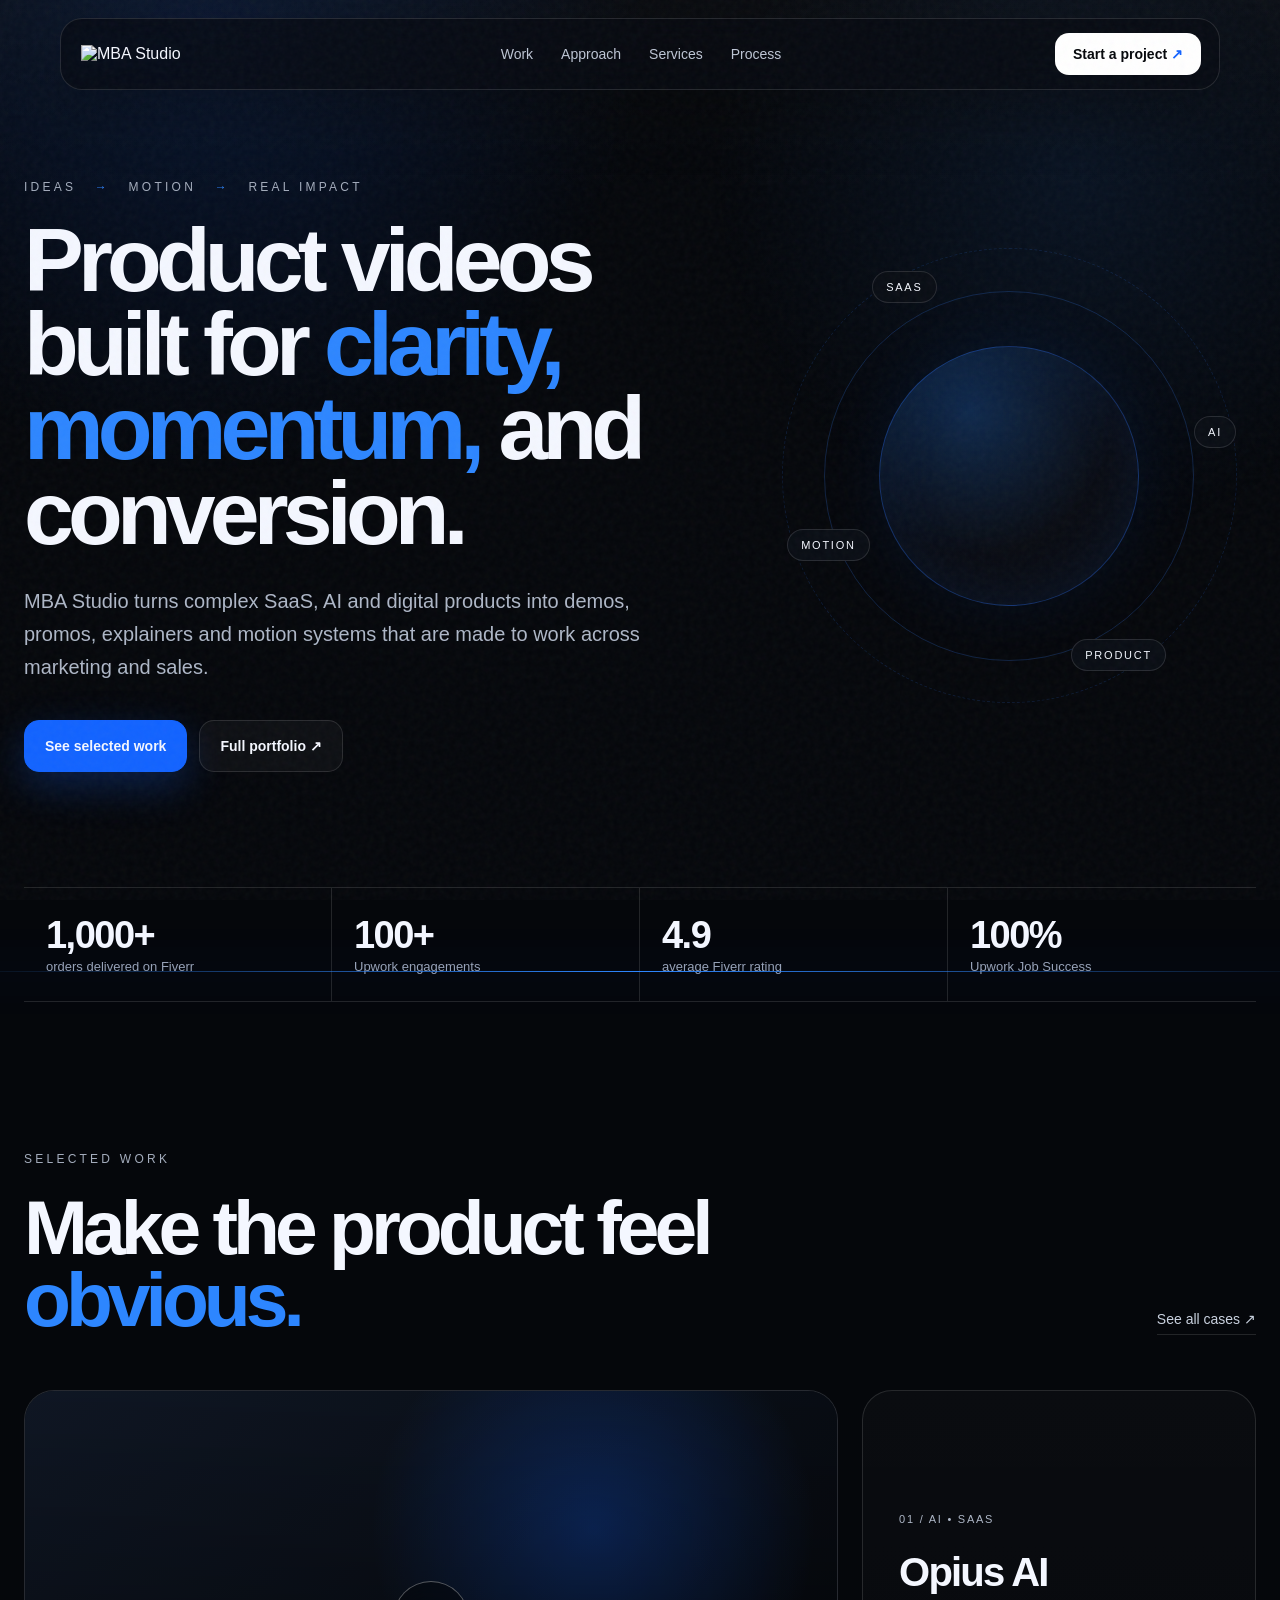
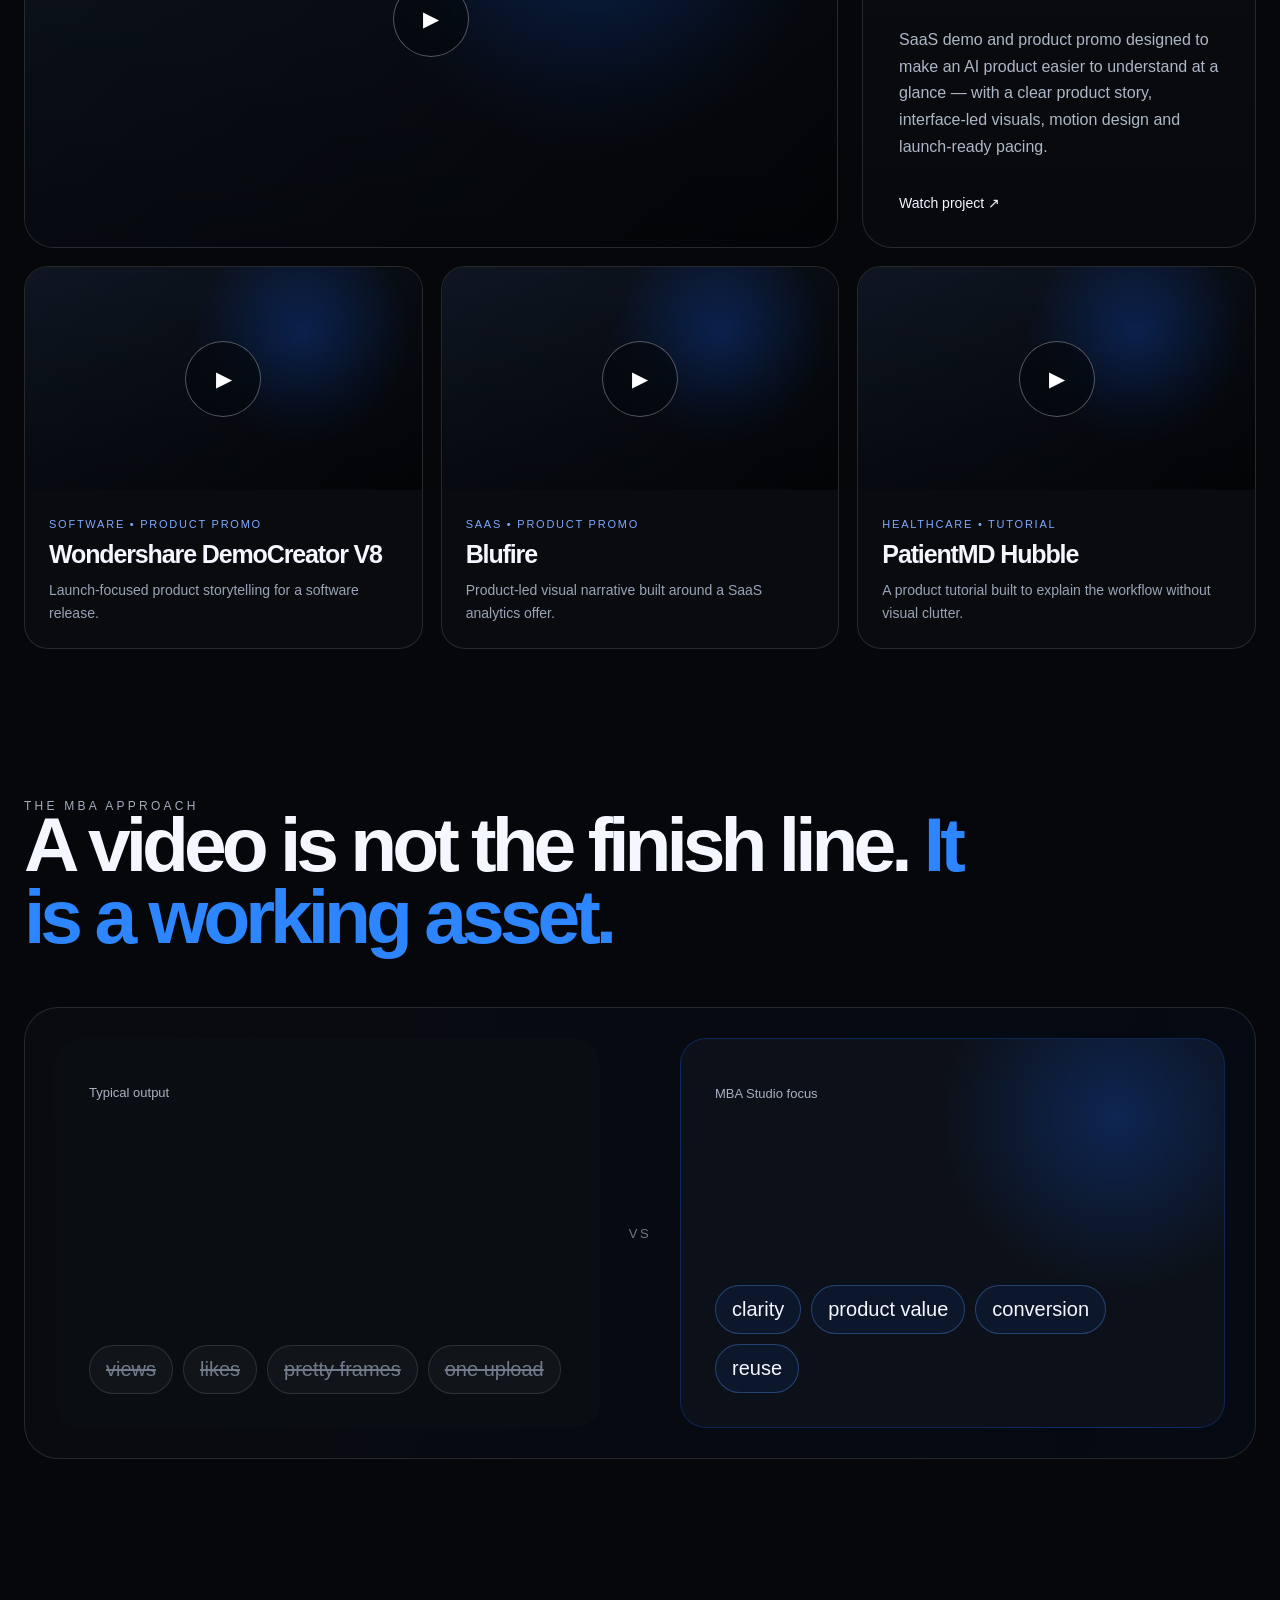
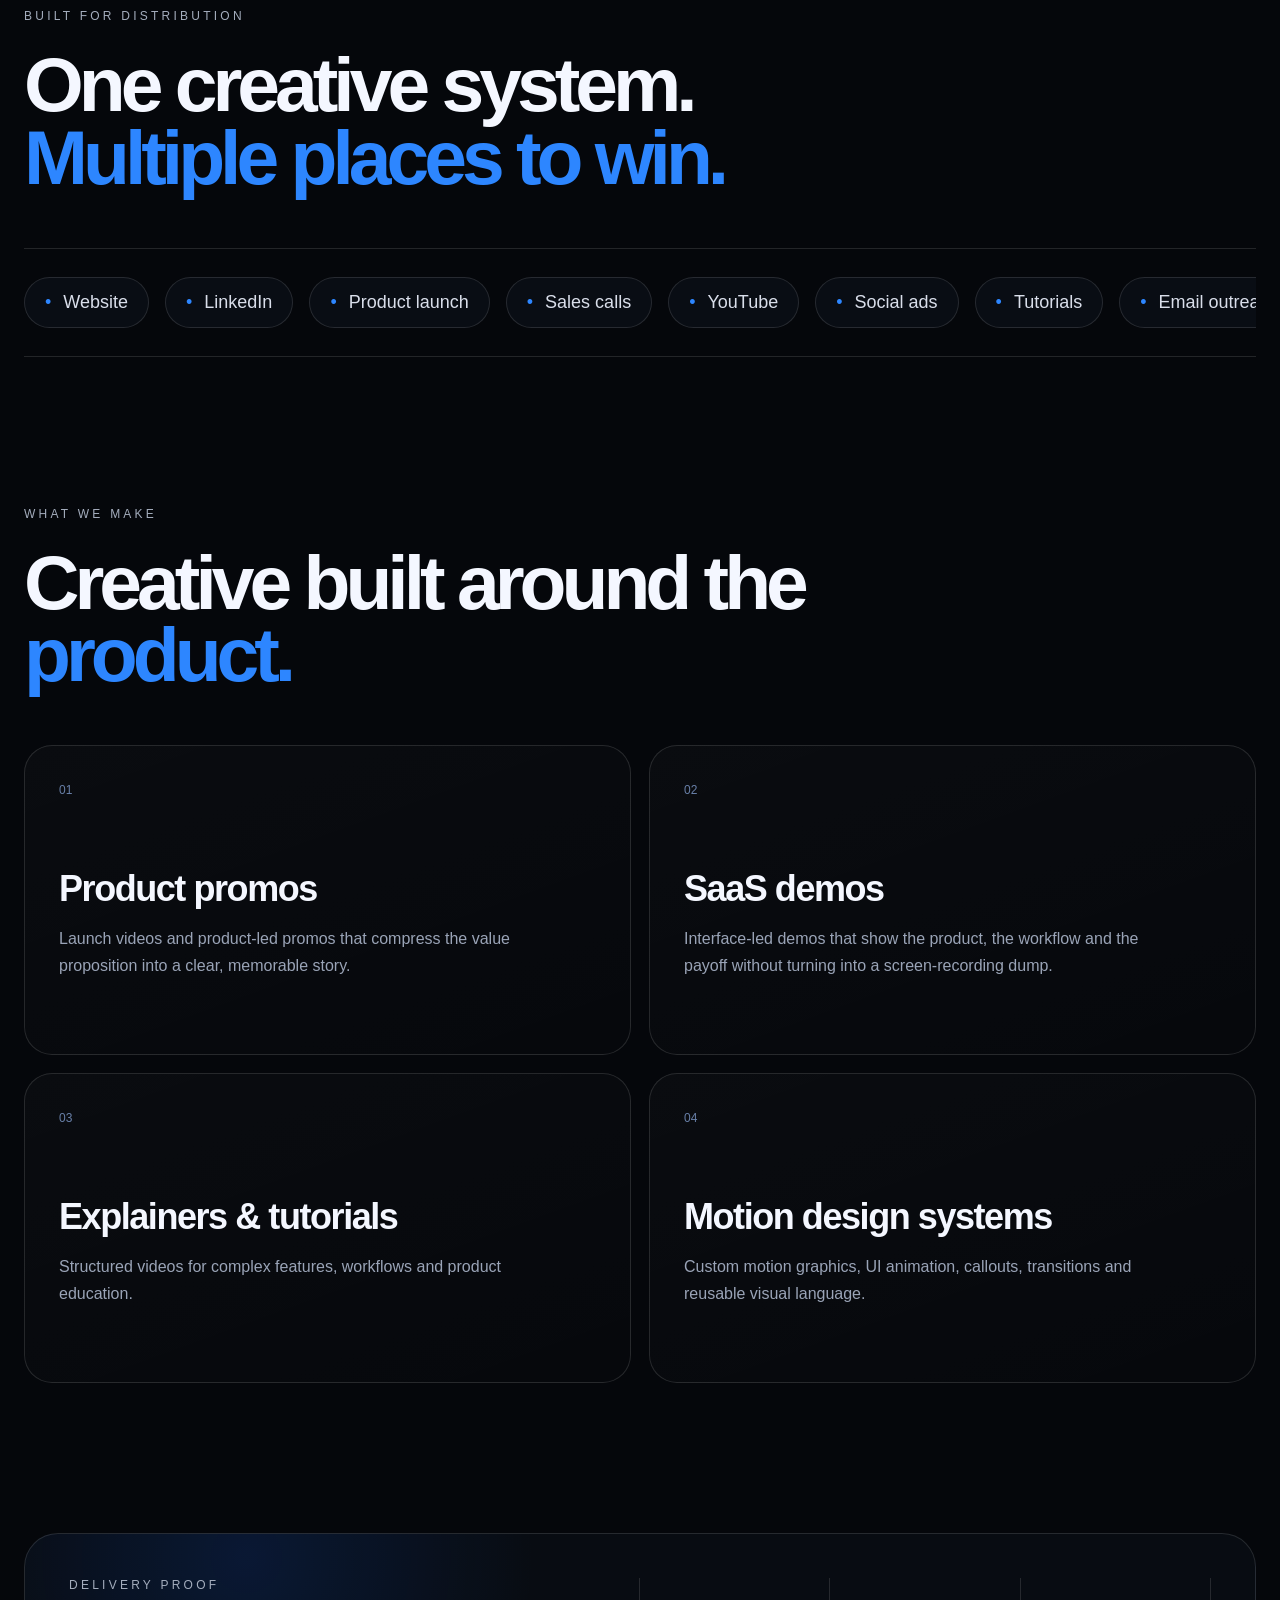
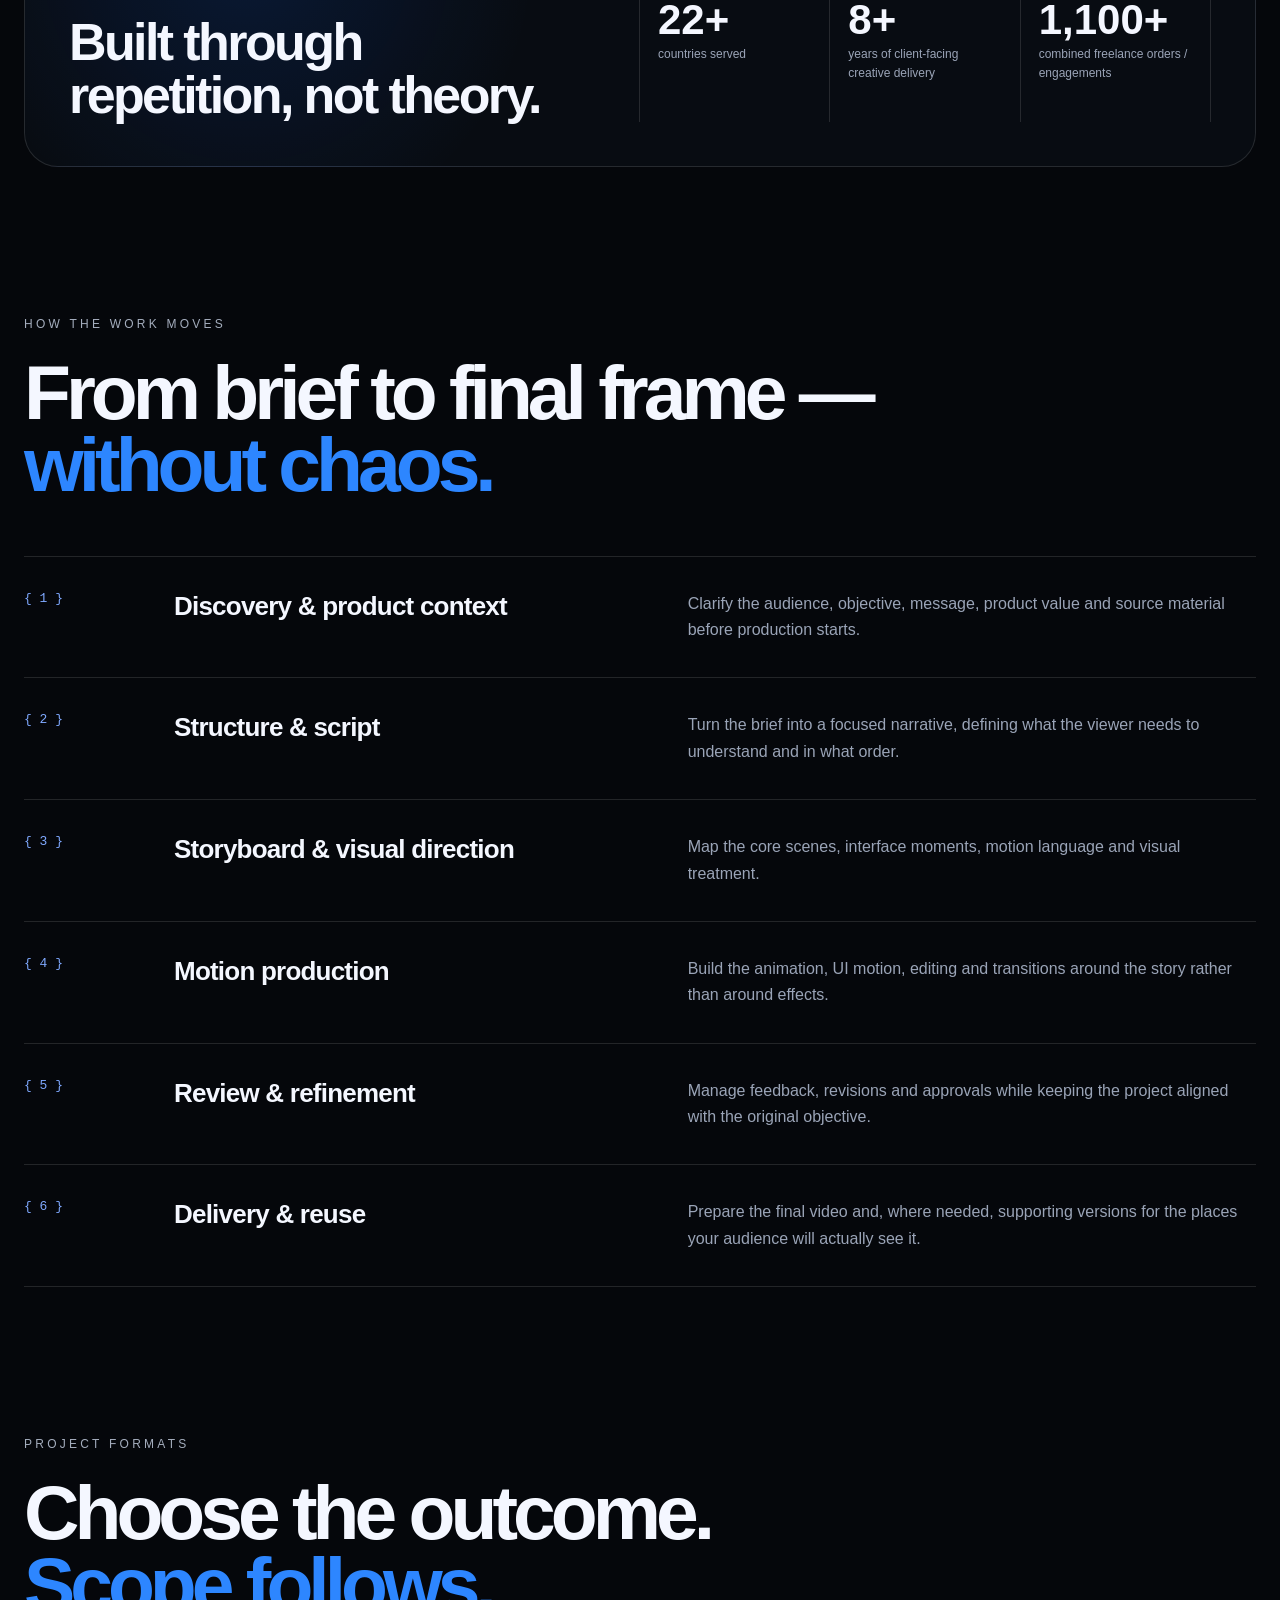
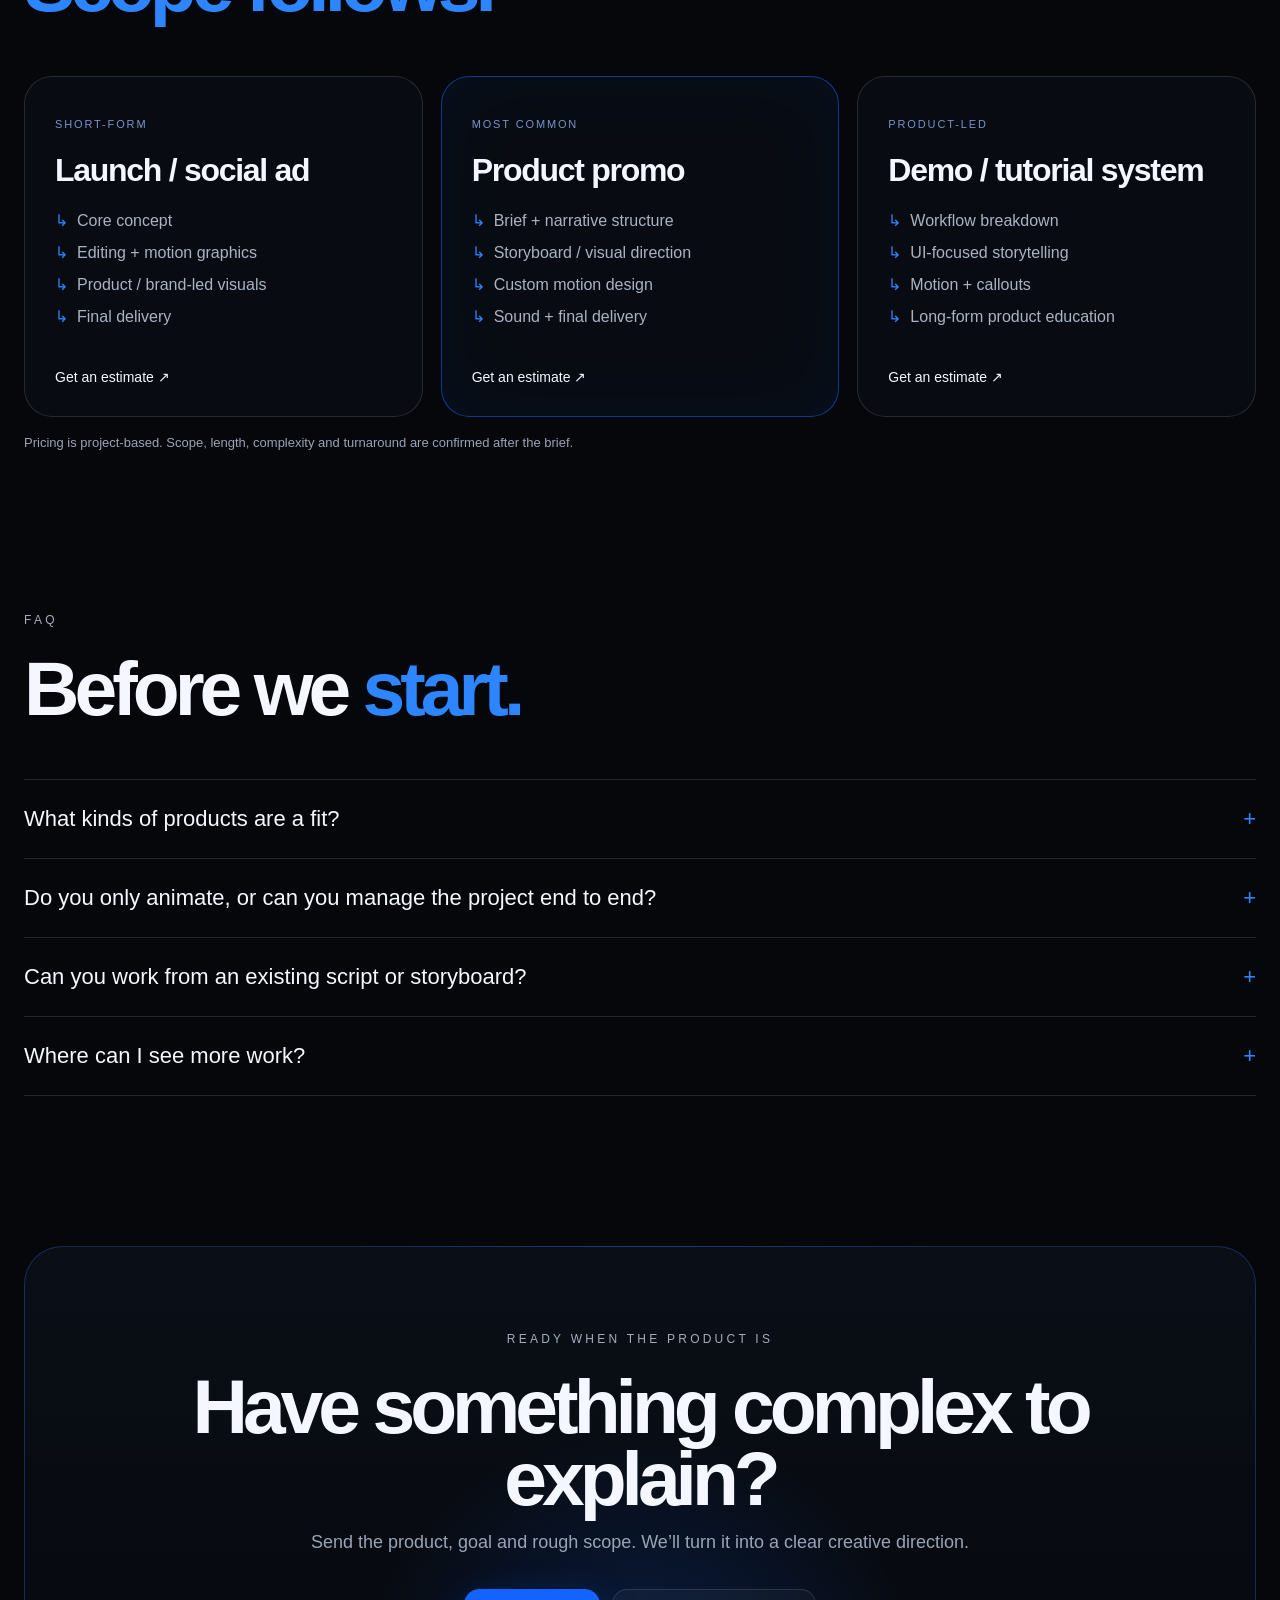
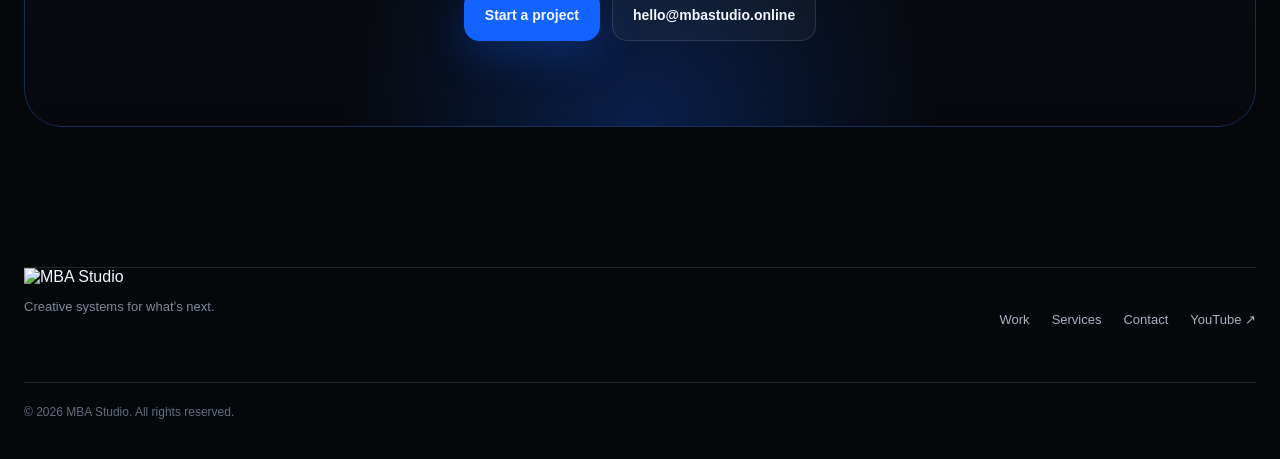
==== commit 2cef0b66: "Add files via upload" ====
--- a/index.html
+++ b/index.html
@@ -1,114 +1,232 @@
 <!doctype html>
 <html lang="en">
 <head>
-<meta charset="utf-8">
-<meta name="viewport" content="width=device-width,initial-scale=1,viewport-fit=cover">
-<meta name="description" content="SaaS demos, product marketing videos, motion graphics and tutorials that make complex products easier to understand and act on.">
-<meta name="theme-color" content="#05070d">
-<meta name="referrer" content="strict-origin-when-cross-origin">
-<meta http-equiv="Content-Security-Policy" content="default-src 'self' data: https:; img-src 'self' data: https:; media-src 'self' https:; frame-src https://www.youtube.com https://www.youtube-nocookie.com; style-src 'self' 'unsafe-inline' https://fonts.googleapis.com; font-src https://fonts.gstatic.com data:; script-src 'self' 'unsafe-inline'; connect-src 'self' https:; base-uri 'self'; form-action 'self' mailto:; upgrade-insecure-requests">
-<link rel="canonical" href="https://mbastudio.online/">
-<meta property="og:title" content="Product Videos That Make Complex Products Click — Muhammad Umair">
-<meta property="og:description" content="SaaS demos, product marketing videos, motion graphics, explainers and tutorials built around product clarity.">
-<meta property="og:type" content="website">
-<meta property="og:url" content="https://mbastudio.online/">
-<meta property="og:image" content="https://img.youtube.com/vi/hsh5tDRMpNo/maxresdefault.jpg">
-<meta name="twitter:card" content="summary_large_image">
-<meta name="twitter:title" content="Product Videos That Make Complex Products Click — Muhammad Umair">
-<meta name="twitter:description" content="SaaS demos, product marketing videos, motion graphics and tutorials built around product clarity.">
-<meta name="twitter:image" content="https://img.youtube.com/vi/hsh5tDRMpNo/maxresdefault.jpg">
-<title>Product Video Specialist — Muhammad Umair</title>
-<link rel="preconnect" href="https://fonts.googleapis.com">
-<link rel="preconnect" href="https://fonts.gstatic.com" crossorigin>
-<link href="https://fonts.googleapis.com/css2?family=Inter:wght@400;500;600;700;800;900&display=swap" rel="stylesheet">
-<link rel="icon" href="data:image/svg+xml,%3Csvg xmlns='http://www.w3.org/2000/svg' viewBox='0 0 64 64'%3E%3Crect width='64' height='64' rx='18' fill='%2305070d'/%3E%3Cpath d='M16 43V21h8l8 12 8-12h8v22h-8V33l-8 11-8-11v10z' fill='%23fff'/%3E%3C/svg%3E">
-<style>
-:root{
-  --bg:#05070d; --bg2:#090d16; --card:rgba(255,255,255,.055); --card2:rgba(255,255,255,.085);
-  --text:#f7f9fc; --muted:rgba(235,241,250,.69); --muted2:rgba(235,241,250,.46); --line:rgba(255,255,255,.12);
-  --blue:#5aa7ff; --violet:#9a7cff; --cyan:#71e5ff; --green:#6ce59b; --max:1240px;
-}
-*{box-sizing:border-box}html{scroll-behavior:smooth}body{margin:0;background:
-radial-gradient(1100px 620px at 8% -5%,rgba(50,128,255,.18),transparent 58%),
-radial-gradient(900px 620px at 95% 10%,rgba(145,92,246,.15),transparent 58%),
-linear-gradient(180deg,#080b13 0%,#05070d 33%,#060912 100%);color:var(--text);font-family:Inter,-apple-system,BlinkMacSystemFont,"Segoe UI",sans-serif;line-height:1.55;overflow-x:hidden}
-body:before{content:"";position:fixed;inset:0;pointer-events:none;opacity:.06;z-index:999;background-image:url("data:image/svg+xml,%3Csvg xmlns='http://www.w3.org/2000/svg' width='180' height='180'%3E%3Cfilter id='n'%3E%3CfeTurbulence baseFrequency='.84' numOctaves='3' stitchTiles='stitch'/%3E%3C/filter%3E%3Crect width='100%25' height='100%25' filter='url(%23n)' opacity='.45'/%3E%3C/svg%3E")}
-a{color:inherit}.container{width:min(calc(100% - 36px),var(--max));margin:auto}.section{padding:112px 0}.eyebrow{font-size:.74rem;text-transform:uppercase;letter-spacing:.16em;font-weight:800;color:var(--cyan);margin:0 0 14px}.h2{font-size:clamp(2.3rem,5.2vw,5rem);line-height:.95;letter-spacing:-.06em;margin:0;max-width:1000px}.lead{color:var(--muted);font-size:1.08rem;max-width:760px;margin:20px 0 0}.glass{background:linear-gradient(145deg,rgba(255,255,255,.088),rgba(255,255,255,.034));border:1px solid var(--line);box-shadow:inset 0 1px rgba(255,255,255,.1),0 30px 90px rgba(0,0,0,.26);backdrop-filter:blur(24px) saturate(130%);-webkit-backdrop-filter:blur(24px) saturate(130%)}
-.nav-shell{position:fixed;z-index:1000;top:14px;left:0;right:0}.nav{width:min(calc(100% - 26px),1060px);margin:auto;border-radius:999px;padding:8px 9px 8px 16px;display:flex;align-items:center;justify-content:space-between;background:rgba(8,11,18,.68);border:1px solid rgba(255,255,255,.12);backdrop-filter:blur(22px);box-shadow:0 16px 45px rgba(0,0,0,.28)}.brand{text-decoration:none;font-weight:850;display:flex;align-items:center;gap:10px;letter-spacing:-.03em}.brand i{width:10px;height:10px;border-radius:50%;background:linear-gradient(135deg,var(--cyan),var(--violet));box-shadow:0 0 22px rgba(90,167,255,.8)}.navlinks{display:flex;align-items:center;gap:4px}.navlinks a{text-decoration:none;color:var(--muted);font-size:.82rem;font-weight:700;padding:10px 11px;border-radius:999px}.navlinks a:hover{background:rgba(255,255,255,.06);color:#fff}.navlinks .navcta{background:#fff;color:#07101c;padding:10px 16px}.navlinks .navcta:hover{background:#eaf2ff;color:#07101c}
-.hero{min-height:100svh;padding:118px 0 56px;display:flex;align-items:center}.hero-grid{display:grid;grid-template-columns:minmax(0,1.05fr) minmax(420px,.95fr);gap:56px;align-items:center}.hero h1{font-size:clamp(4rem,8vw,8.2rem);line-height:.84;letter-spacing:-.085em;margin:0;max-width:840px}.hero h1 .grad{color:transparent;background:linear-gradient(100deg,#fff 8%,#a8d4ff 50%,#c5b4ff 82%,#fff);background-clip:text;-webkit-background-clip:text}.hero-copy{font-size:clamp(1rem,1.5vw,1.19rem);color:var(--muted);max-width:700px;margin:26px 0 0}.hero-actions{display:flex;flex-wrap:wrap;gap:11px;margin-top:30px}.btn{min-height:50px;display:inline-flex;align-items:center;justify-content:center;gap:9px;border-radius:15px;padding:0 18px;text-decoration:none;font-weight:800;font-size:.9rem;border:1px solid rgba(255,255,255,.13);background:rgba(255,255,255,.055);transition:.24s ease}.btn:hover{transform:translateY(-2px);border-color:rgba(255,255,255,.28)}.btn.primary{background:#fff;color:#08101a;border-color:#fff}.btn.secondary{background:linear-gradient(135deg,rgba(90,167,255,.16),rgba(154,124,255,.12))}.hero-subproof{display:flex;flex-wrap:wrap;gap:9px;margin-top:24px}.hero-subproof span{font-size:.74rem;font-weight:700;color:var(--muted);padding:8px 10px;border-radius:999px;background:rgba(255,255,255,.04);border:1px solid rgba(255,255,255,.08)}
-.hero-showreel{position:relative;border-radius:34px;padding:12px;overflow:hidden;isolation:isolate}.hero-showreel:before{content:"";position:absolute;inset:-30%;background:radial-gradient(circle at 40% 20%,rgba(90,167,255,.23),transparent 35%),radial-gradient(circle at 80% 75%,rgba(154,124,255,.18),transparent 28%);z-index:-1}.video-frame{position:relative;aspect-ratio:16/9;border-radius:24px;overflow:hidden;background:#000;border:1px solid rgba(255,255,255,.1);cursor:pointer}.video-frame img{width:100%;height:100%;object-fit:cover;display:block;transition:.4s ease}.video-frame:hover img{transform:scale(1.018);filter:brightness(.82)}.video-frame iframe{position:absolute;inset:0;width:100%;height:100%;border:0}.play{position:absolute;left:24px;bottom:22px;z-index:3;display:flex;align-items:center;gap:10px;padding:10px 13px;border-radius:999px;background:rgba(5,8,14,.68);backdrop-filter:blur(16px);border:1px solid rgba(255,255,255,.14);font-size:.76rem;font-weight:800}.play i{width:28px;height:28px;border-radius:50%;background:#fff;color:#07101b;display:grid;place-items:center;font-style:normal}.project-kicker{position:absolute;right:18px;top:18px;z-index:3;padding:8px 10px;border-radius:999px;background:rgba(5,8,14,.6);backdrop-filter:blur(14px);border:1px solid rgba(255,255,255,.12);font-size:.68rem;font-weight:850;letter-spacing:.11em;text-transform:uppercase}.hero-card-copy{padding:20px 8px 8px;display:flex;justify-content:space-between;gap:20px}.hero-card-copy h3{margin:0;font-size:1.35rem;letter-spacing:-.03em}.hero-card-copy p{margin:6px 0 0;color:var(--muted2);font-size:.86rem}.hero-card-copy .arrow{font-size:1.4rem;color:var(--cyan)}
-.logo-strip{padding:12px 0 0}.logo-shell{border-top:1px solid rgba(255,255,255,.08);border-bottom:1px solid rgba(255,255,255,.08);padding:24px 0}.logo-row{display:flex;gap:12px;align-items:center;flex-wrap:wrap}.logo-row b{font-size:.68rem;text-transform:uppercase;letter-spacing:.15em;color:var(--muted2);margin-right:8px}.logo-row span{font-size:.83rem;font-weight:700;color:var(--muted);padding:8px 11px;border:1px solid rgba(255,255,255,.07);border-radius:999px;background:rgba(255,255,255,.025)}
-.services-grid{display:grid;grid-template-columns:repeat(3,1fr);gap:14px;margin-top:38px}.service{border-radius:26px;padding:27px;min-height:220px;position:relative;overflow:hidden}.service:after{content:"";position:absolute;width:150px;height:150px;right:-50px;bottom:-70px;border-radius:50%;background:radial-gradient(circle,rgba(90,167,255,.12),transparent 68%)}.service .num{font-size:.72rem;color:var(--cyan);font-weight:800}.service h3{font-size:1.35rem;letter-spacing:-.035em;margin:34px 0 8px}.service p{margin:0;color:var(--muted);font-size:.92rem}.service strong{color:#fff}
-.work-grid{display:grid;grid-template-columns:repeat(12,1fr);gap:16px;margin-top:38px}.work-card{grid-column:span 6;border-radius:28px;padding:12px;overflow:hidden}.work-card.wide{grid-column:span 12}.work-media{position:relative;aspect-ratio:16/9;border-radius:20px;overflow:hidden;background:#000;cursor:pointer}.work-media img{width:100%;height:100%;object-fit:cover;display:block;transition:.38s ease}.work-media:hover img{transform:scale(1.02);filter:brightness(.82)}.work-copy{padding:18px 8px 9px}.work-copy-top{display:flex;justify-content:space-between;gap:16px}.work-copy h3{font-size:1.2rem;letter-spacing:-.03em;margin:0}.work-copy p{margin:8px 0 0;color:var(--muted);font-size:.89rem}.tags{display:flex;gap:7px;flex-wrap:wrap;margin-top:14px}.tag{font-size:.68rem;color:var(--muted2);font-weight:700;padding:6px 8px;border:1px solid rgba(255,255,255,.08);border-radius:999px;background:rgba(255,255,255,.025)}.work-cta{display:flex;justify-content:center;margin-top:28px}
-.outcome{margin-top:54px;border-radius:34px;padding:clamp(28px,5vw,62px);display:grid;grid-template-columns:.9fr 1.1fr;gap:48px;align-items:center}.outcome h3{font-size:clamp(2rem,4vw,4rem);line-height:.98;letter-spacing:-.055em;margin:0}.outcome p{color:var(--muted);margin:14px 0 0}.outcome-list{display:grid;gap:10px}.outcome-item{padding:17px 18px;border-radius:19px;background:rgba(255,255,255,.035);border:1px solid rgba(255,255,255,.08)}.outcome-item b{display:block;font-size:.95rem}.outcome-item span{display:block;color:var(--muted2);font-size:.82rem;margin-top:4px}
-.process-grid{display:grid;grid-template-columns:repeat(4,1fr);gap:12px;margin-top:38px}.step{border-radius:24px;padding:24px;min-height:205px}.step .n{font-size:.72rem;color:var(--cyan);font-weight:900}.step h3{font-size:1.17rem;margin:34px 0 8px;letter-spacing:-.03em}.step p{margin:0;color:var(--muted);font-size:.86rem}
-.proof-grid{display:grid;grid-template-columns:1.15fr .85fr;gap:16px;margin-top:38px}.proof-card{border-radius:30px;padding:32px}.proof-card h3{font-size:1.7rem;letter-spacing:-.04em;margin:0}.proof-card p{color:var(--muted);margin:14px 0 0}.metrics{display:grid;grid-template-columns:repeat(2,1fr);gap:10px;margin-top:26px}.metric{border-radius:18px;padding:18px;background:rgba(255,255,255,.035);border:1px solid rgba(255,255,255,.08)}.metric b{display:block;font-size:1.65rem;letter-spacing:-.04em}.metric span{color:var(--muted2);font-size:.75rem}.clinic{background:linear-gradient(145deg,rgba(90,167,255,.12),rgba(255,255,255,.04))}.clinic .chips{display:flex;flex-wrap:wrap;gap:8px;margin-top:22px}.chip{padding:7px 9px;border:1px solid rgba(255,255,255,.09);border-radius:999px;font-size:.69rem;font-weight:700;color:var(--muted)}
-.about{display:grid;grid-template-columns:.38fr .62fr;gap:48px;align-items:center;margin-top:38px}.portrait{border-radius:32px;overflow:hidden;aspect-ratio:4/5;background:#0c1018}.portrait img{width:100%;height:100%;object-fit:cover;object-position:center 30%;display:block}.about-copy{padding:36px;border-radius:30px}.about-copy p{color:var(--muted);margin:0 0 15px}.edu{display:grid;grid-template-columns:1fr 1fr;gap:10px;margin-top:24px}.edu div{padding:16px;border-radius:18px;border:1px solid rgba(255,255,255,.08);background:rgba(255,255,255,.03)}.edu b{display:block;font-size:.86rem}.edu span{display:block;color:var(--muted2);font-size:.74rem;margin-top:5px}
-.faq{display:grid;grid-template-columns:.82fr 1.18fr;gap:50px;margin-top:38px}.faq-list{display:grid;gap:10px}.faq details{border-radius:20px;padding:18px 20px;background:rgba(255,255,255,.035);border:1px solid rgba(255,255,255,.08)}.faq summary{cursor:pointer;font-weight:750;list-style:none}.faq summary::-webkit-details-marker{display:none}.faq details p{color:var(--muted);font-size:.88rem;margin:12px 0 0}
-.contact{border-radius:38px;padding:clamp(30px,6vw,68px);display:grid;grid-template-columns:.9fr 1.1fr;gap:46px;background:linear-gradient(145deg,rgba(90,167,255,.13),rgba(255,255,255,.05) 50%,rgba(154,124,255,.09));border:1px solid rgba(255,255,255,.13);box-shadow:0 32px 100px rgba(0,0,0,.3)}.contact h2{font-size:clamp(2.6rem,5vw,5.3rem);line-height:.94;letter-spacing:-.06em;margin:0}.contact p{color:var(--muted);max-width:530px}.contact-links{display:flex;gap:10px;flex-wrap:wrap;margin-top:24px}.form{display:grid;grid-template-columns:1fr 1fr;gap:11px}.field{display:grid;gap:7px}.field.full{grid-column:1/-1}.field label{font-size:.72rem;color:var(--muted2);font-weight:700}.field input,.field select,.field textarea{width:100%;border-radius:14px;border:1px solid rgba(255,255,255,.1);background:rgba(6,9,15,.6);color:#fff;padding:13px 14px;font:500 .86rem Inter,sans-serif;outline:none}.field input:focus,.field select:focus,.field textarea:focus{border-color:rgba(113,229,255,.45)}.field textarea{min-height:120px;resize:vertical}.form-action{grid-column:1/-1;display:flex;align-items:center;gap:12px;flex-wrap:wrap}.form-note{color:var(--muted2);font-size:.72rem}footer{padding:28px 0 42px;color:var(--muted2);font-size:.78rem;display:flex;justify-content:space-between;gap:16px;flex-wrap:wrap}.footer-links{display:flex;gap:14px}.footer-links a{text-decoration:none}.footer-links a:hover{color:#fff}
-.modal{position:fixed;inset:0;z-index:2000;background:rgba(2,4,8,.82);display:none;place-items:center;padding:22px;backdrop-filter:blur(18px)}.modal.open{display:grid}.modalbox{width:min(1100px,96vw);position:relative}.modalvideo{aspect-ratio:16/9;border-radius:22px;overflow:hidden;background:#000;border:1px solid rgba(255,255,255,.16);box-shadow:0 40px 100px rgba(0,0,0,.55)}.modalvideo iframe{width:100%;height:100%;border:0}.close{position:absolute;right:-12px;top:-12px;z-index:5;width:40px;height:40px;border:1px solid rgba(255,255,255,.15);border-radius:50%;background:#10141d;color:#fff;font-size:1.25rem;cursor:pointer}.reveal{opacity:0;transform:translateY(18px);transition:.7s ease}.reveal.visible{opacity:1;transform:none}
-@media(max-width:980px){.hero-grid,.outcome,.proof-grid,.about,.faq,.contact{grid-template-columns:1fr}.hero{padding-top:124px}.hero h1{font-size:clamp(3.7rem,12vw,7rem)}.hero-showreel{max-width:820px}.services-grid{grid-template-columns:1fr 1fr}.process-grid{grid-template-columns:1fr 1fr}.about{max-width:760px}.portrait{max-width:380px}.navlinks a:not(.navcta){display:none}}
-@media(max-width:680px){.section{padding:86px 0}.container{width:min(calc(100% - 24px),var(--max))}.hero{min-height:auto;padding:106px 0 48px}.hero-grid{gap:34px}.hero h1{font-size:clamp(3.25rem,16vw,5.3rem)}.hero-copy{font-size:1rem}.hero-actions .btn{width:100%}.services-grid,.process-grid,.metrics,.edu,.form{grid-template-columns:1fr}.work-card,.work-card.wide{grid-column:span 12}.service{min-height:190px}.hero-card-copy{display:block}.logo-row{gap:8px}.outcome{padding:26px}.contact{padding:26px}.form-action{grid-column:1}.field.full{grid-column:1}.nav{padding-left:14px}.navcta{font-size:.75rem!important;padding:9px 12px!important}.brand span{display:none}}
-@media(prefers-reduced-motion:reduce){html{scroll-behavior:auto}.reveal{opacity:1;transform:none;transition:none}.video-frame img,.work-media img,.btn{transition:none}}
-</style>
-<script type="application/ld+json">
-{"@context":"https://schema.org","@type":"Person","name":"Muhammad Umair","url":"https://mbastudio.online/","jobTitle":"Motion Designer & Product Video Specialist","sameAs":["https://www.linkedin.com/in/umairyaseenjutt","https://www.upwork.com/freelancers/umairyaseenjutt?mp_source=share","https://fiverr.com/umairyaseenjutt"]}
-</script>
+  <meta charset="utf-8" />
+  <meta name="viewport" content="width=device-width, initial-scale=1" />
+  <title>MBA Studio — Product Videos, Motion Design & SaaS Demos</title>
+  <meta name="description" content="MBA Studio creates product videos, SaaS demos, motion design and creative delivery systems for digital products." />
+  <meta name="theme-color" content="#05070b" />
+  <meta property="og:title" content="MBA Studio — Creative Systems for What’s Next" />
+  <meta property="og:description" content="Product videos • Motion design • SaaS demos • Creative delivery" />
+  <meta property="og:image" content="assets/mba-banner.png" />
+  <link rel="icon" href="assets/favicon.png" />
+  <link rel="stylesheet" href="styles.css" />
 </head>
 <body>
-<div class="nav-shell"><nav class="nav"><a class="brand" href="#top"><i></i><span>Muhammad Umair</span></a><div class="navlinks"><a href="#services">Services</a><a href="#work">Work</a><a href="#process">Process</a><a href="#about">About</a><a class="navcta" href="https://calendly.com/umairyaseenjutt/30min" target="_blank" rel="noopener">Book a call ↗</a></div></nav></div>
-<main id="top">
-<section class="hero"><div class="container hero-grid"><div class="reveal"><p class="eyebrow">SaaS demos · Product videos · Motion design</p><h1>Make your product <span class="grad">click</span> before they click away.</h1><p class="hero-copy">I create product marketing videos, SaaS demos, motion graphics and tutorials that turn complex features into clear, compelling stories — so viewers understand the value faster and know what to do next.</p><div class="hero-actions"><a class="btn primary" href="https://calendly.com/umairyaseenjutt/30min" target="_blank" rel="noopener">Book a 30-Minute Call ↗</a><a class="btn secondary" href="#work">Watch the work ↓</a></div><div class="hero-subproof"><span>8+ years creating marketing videos</span><span>1,000+ Fiverr orders</span><span>100+ Upwork projects</span><span>100% Upwork Job Success</span></div></div><div class="hero-showreel glass reveal"><div class="video-frame yt-feature" data-video="hsh5tDRMpNo" data-title="Opius AI Product Demo"><img src="https://img.youtube.com/vi/hsh5tDRMpNo/maxresdefault.jpg" alt="Opius AI product demo preview"><div class="project-kicker">Featured project</div><div class="play"><i>▶</i> Watch Opius AI</div></div><div class="hero-card-copy"><div><h3>Opius AI — Product Demo</h3><p>Product storytelling · UI animation · Motion graphics · Editing</p></div><span class="arrow">↗</span></div></div></div></section>
-<section class="logo-strip"><div class="container logo-shell"><div class="logo-row"><b>Selected client work</b><span>Opius AI</span><span>Wondershare DemoCreator</span><span>ClinicHQ</span><span>AES International</span><span>PatientMD</span><span>Blufire</span><span>Doratoon</span></div></div></section>
-
-<section class="section" id="services"><div class="container"><p class="eyebrow">What I create</p><h2 class="h2">The video format changes. The job stays the same: make the product easier to understand.</h2><p class="lead">Whether the viewer is discovering a product, comparing features, onboarding, or learning a workflow, I shape the story around clarity first — then use motion, pacing and polish to keep attention.</p><div class="services-grid">
-<div class="service glass reveal"><span class="num">01</span><h3>SaaS & Product Demos</h3><p><strong>Show the product without turning it into a screen recording.</strong> I structure workflows, UI motion and pacing around what the viewer needs to understand first.</p></div>
-<div class="service glass reveal"><span class="num">02</span><h3>Product Marketing Videos</h3><p><strong>Turn features into reasons to care.</strong> Product screens, motion graphics and messaging come together around value — not a checklist of capabilities.</p></div>
-<div class="service glass reveal"><span class="num">03</span><h3>Motion Graphics</h3><p><strong>Give static ideas hierarchy and movement.</strong> Typography, UI animation, callouts and visual systems that guide the viewer instead of competing for attention.</p></div>
-<div class="service glass reveal"><span class="num">04</span><h3>Explainer Videos</h3><p><strong>Make the difficult part feel obvious.</strong> I simplify information into a visual sequence that feels natural, direct and easy to follow.</p></div>
-<div class="service glass reveal"><span class="num">05</span><h3>Tutorials & Walkthroughs</h3><p><strong>Teach without overwhelming.</strong> Structured product education for onboarding, support, training and customer success.</p></div>
-<div class="service glass reveal"><span class="num">06</span><h3>Full Video Production</h3><p><strong>One creative process from brief to export.</strong> Story structure, editing, motion design, UI animation, sound polish and delivery handled as one coherent piece.</p></div>
-</div></div></section>
-
-<section class="section" id="work"><div class="container"><p class="eyebrow">Selected work</p><h2 class="h2">Real products. Clearer stories. Motion that earns attention.</h2><p class="lead">These projects show how I combine software demonstrations, visual hierarchy, motion graphics and editing to communicate what a product does — and why it matters.</p><div class="work-grid">
-<div class="work-card wide glass reveal"><div class="work-media yt-card" data-video="oamWdaxK72Y" data-title="Wondershare DemoCreator V8"><img src="https://img.youtube.com/vi/oamWdaxK72Y/maxresdefault.jpg" alt="Wondershare DemoCreator V8 product marketing video"><div class="play"><i>▶</i> Play project</div></div><div class="work-copy"><div class="work-copy-top"><div><h3>Wondershare DemoCreator V8</h3><p>Product marketing video showcasing new AI-powered features through software demonstrations, motion graphics, branded visual treatment and clear feature communication.</p></div></div><div class="tags"><span class="tag">Software Demo</span><span class="tag">Feature Marketing</span><span class="tag">Motion Graphics</span><span class="tag">Editing</span></div></div></div>
-<div class="work-card glass reveal"><div class="work-media yt-card" data-video="Le_CdTxQWpw" data-title="Blufire SaaS Product Promo"><img src="https://img.youtube.com/vi/Le_CdTxQWpw/maxresdefault.jpg" alt="Blufire SaaS product promo"><div class="play"><i>▶</i> Play</div></div><div class="work-copy"><h3>Blufire — SaaS Product Promo</h3><p>Product promo designed to simplify a SaaS analytics platform and communicate its value through UI visuals, motion graphics and focused product storytelling.</p><div class="tags"><span class="tag">Product Promo</span><span class="tag">UI Visuals</span><span class="tag">Motion</span></div></div></div>
-<div class="work-card glass reveal"><div class="work-media yt-card" data-video="xi86v2zhrOc" data-title="Lundoc AI Product Video"><img src="https://img.youtube.com/vi/xi86v2zhrOc/maxresdefault.jpg" alt="Lundoc AI product video"><div class="play"><i>▶</i> Play</div></div><div class="work-copy"><h3>Lundoc AI</h3><p>Promotional content for an AI-powered platform designed to transform static product imagery into commercial video advertisements, communicating workflow and business value through visual storytelling.</p><div class="tags"><span class="tag">AI Product</span><span class="tag">Product Storytelling</span><span class="tag">Promo</span></div></div></div>
-<div class="work-card glass reveal"><div class="work-media yt-card" data-video="TNeDjeTnxGs" data-title="Spott AI Product Video"><img src="https://img.youtube.com/vi/TNeDjeTnxGs/maxresdefault.jpg" alt="Spott AI product video"><div class="play"><i>▶</i> Play</div></div><div class="work-copy"><h3>Spott AI</h3><p>Product-focused promotional content for an AI executive-search platform designed to streamline candidate reporting, interview documentation and CV preparation.</p><div class="tags"><span class="tag">AI Platform</span><span class="tag">Product Promo</span><span class="tag">Editing</span></div></div></div>
-<div class="work-card glass reveal"><div class="work-media yt-card" data-video="1N-bG8zuuK0" data-title="The Snippys Awards 2026"><img src="https://img.youtube.com/vi/1N-bG8zuuK0/maxresdefault.jpg" alt="The Snippys Awards 2026 video"><div class="play"><i>▶</i> Play</div></div><div class="work-copy"><h3>The Snippys Awards 2026</h3><p>Promotional video editing and motion graphics for ClinicHQ’s 2026 veterinary awards initiative, supporting a polished campaign asset.</p><div class="tags"><span class="tag">Campaign Video</span><span class="tag">Motion Graphics</span><span class="tag">Editing</span></div></div></div>
-<div class="work-card glass reveal"><div class="work-media yt-card" data-video="FoLDJDigFl0" data-title="AES International"><img src="https://img.youtube.com/vi/FoLDJDigFl0/maxresdefault.jpg" alt="AES International video"><div class="play"><i>▶</i> Play</div></div><div class="work-copy"><h3>AES International</h3><p>Collaborated with the marketing team on multiple video projects, translating financial-services information and policy updates into clear visual communication.</p><div class="tags"><span class="tag">Financial Services</span><span class="tag">Visual Communication</span><span class="tag">Editing</span></div></div></div>
-<div class="work-card glass reveal"><div class="work-media yt-card" data-video="ozDUAbb0PqE" data-title="AES International"><img src="https://img.youtube.com/vi/ozDUAbb0PqE/maxresdefault.jpg" alt="AES International video"><div class="play"><i>▶</i> Play</div></div><div class="work-copy"><h3>AES International — Additional Project</h3><p>Another piece from the AES International collaboration, focused on making information easier to follow through structured editing and visual treatment.</p><div class="tags"><span class="tag">Client Collaboration</span><span class="tag">Editing</span><span class="tag">Motion</span></div></div></div>
-</div><div class="work-cta"><a class="btn secondary" href="https://www.youtube.com/playlist?list=PLzxfLA-b-Eqwz-BB-7EIwGyjjv_Nym-uH" target="_blank" rel="noopener">View the product-video playlist ↗</a></div>
-<div class="outcome glass reveal"><div><p class="eyebrow">What the work is built to do</p><h3>Clarity first. Motion with a reason.</h3><p>I’m not trying to animate every sentence. The strongest product videos create a sequence of attention: what is this, why should I care, how does it work, and what should I do next?</p></div><div class="outcome-list"><div class="outcome-item"><b>Reduce cognitive load</b><span>Prioritize the information that matters instead of showing every feature at once.</span></div><div class="outcome-item"><b>Make the interface feel intentional</b><span>Use UI motion, framing and pacing to guide the viewer through the product.</span></div><div class="outcome-item"><b>Connect features to value</b><span>Structure scenes around user relevance rather than a feature checklist.</span></div><div class="outcome-item"><b>Keep momentum</b><span>Edit for rhythm, progression and attention without sacrificing comprehension.</span></div></div></div>
-</div></section>
-
-<section class="section" id="tutorials"><div class="container"><p class="eyebrow">Tutorials & product education</p><h2 class="h2">Some products need more than thirty seconds.</h2><p class="lead">For onboarding, customer education, support and training, I create structured walkthroughs that make software easier to learn without feeling like a raw screen recording with narration.</p><div class="work-grid">
-<div class="work-card glass reveal"><div class="work-media yt-card" data-video="JZjP6go-pI4" data-title="PatientMD Hubble Tutorial"><img src="https://img.youtube.com/vi/JZjP6go-pI4/maxresdefault.jpg" alt="PatientMD Hubble tutorial"><div class="play"><i>▶</i> Play</div></div><div class="work-copy"><h3>PatientMD Hubble</h3><p>Comprehensive software tutorial explaining patient management, appointment scheduling, telehealth and other platform workflows in a structured, accessible format.</p></div></div>
-<div class="work-card glass reveal"><div class="work-media yt-card" data-video="SZG-27otv8k" data-title="ShowcaseYourself Platform Explainer"><img src="https://img.youtube.com/vi/SZG-27otv8k/maxresdefault.jpg" alt="ShowcaseYourself platform explainer"><div class="play"><i>▶</i> Play</div></div><div class="work-copy"><h3>ShowcaseYourself</h3><p>Platform explainer covering script development, voice-over coordination, screen-based demonstrations, video editing and final delivery.</p></div></div>
-<div class="work-card glass reveal"><div class="work-media yt-card" data-video="8wywG8s1JQk" data-title="OptiLivX Walkthrough"><img src="https://img.youtube.com/vi/8wywG8s1JQk/maxresdefault.jpg" alt="OptiLivX walkthrough"><div class="play"><i>▶</i> Play</div></div><div class="work-copy"><h3>OptiLivX</h3><p>Walkthrough and explainer content for a manual backtesting platform, translating product workflows into clear user-facing guidance supported by voice-over.</p></div></div>
-<div class="work-card glass reveal"><div class="work-media yt-card" data-video="Xa0bpEqJB9Q" data-title="Product Explainer"><img src="https://img.youtube.com/vi/Xa0bpEqJB9Q/maxresdefault.jpg" alt="Product explainer video"><div class="play"><i>▶</i> Play</div></div><div class="work-copy"><h3>Product Explainer</h3><p>Structured product-information content focused on presenting key information in a clear, easy-to-follow visual sequence.</p></div></div>
-</div><div class="work-cta"><a class="btn secondary" href="https://www.youtube.com/playlist?list=PLzxfLA-b-EqzWXl4UGuA92-Xq7Z63ygN0" target="_blank" rel="noopener">View the tutorial playlist ↗</a></div></div></section>
-
-<section class="section" id="process"><div class="container"><p class="eyebrow">Process</p><h2 class="h2">You bring the product. I make the story easier to see.</h2><div class="process-grid"><div class="step glass reveal"><span class="n">01 · Understand</span><h3>Discovery</h3><p>I learn what the product does, who the video is for and what the viewer should understand or do by the end.</p></div><div class="step glass reveal"><span class="n">02 · Shape</span><h3>Structure</h3><p>I organize the message, screen flow and visual sequence around the strongest path through the product.</p></div><div class="step glass reveal"><span class="n">03 · Create</span><h3>Motion</h3><p>I handle editing, UI animation, motion graphics, visual hierarchy and pacing as one coherent piece.</p></div><div class="step glass reveal"><span class="n">04 · Refine</span><h3>Delivery</h3><p>I polish details, incorporate feedback and prepare the finished video for the channels where it will be used.</p></div></div>
-<div class="proof-grid"><div class="proof-card glass reveal"><p class="eyebrow">Client proof</p><h3>Built on ratings, long-term relationships and hundreds of real briefs.</h3><p>Years of direct client work have trained me to think beyond the edit itself: understand the product, identify what the audience needs, communicate clearly, and deliver something useful to the business.</p><div class="metrics"><div class="metric"><b>1,000+</b><span>Fiverr orders delivered</span></div><div class="metric"><b>4.9</b><span>Average Fiverr rating</span></div><div class="metric"><b>100+</b><span>Upwork projects</span></div><div class="metric"><b>100%</b><span>Upwork Job Success Score</span></div></div><div class="hero-actions"><a class="btn secondary" href="https://www.upwork.com/freelancers/umairyaseenjutt?mp_source=share" target="_blank" rel="noopener">Upwork ↗</a><a class="btn secondary" href="https://fiverr.com/umairyaseenjutt" target="_blank" rel="noopener">Fiverr ↗</a></div></div><div class="proof-card clinic glass reveal"><p class="eyebrow">Long-term client relationship</p><h3>ClinicHQ</h3><p>From 2022 to 2025, I supported ClinicHQ across an ongoing stream of product communication and video needs, including software tutorials, training content, promotional videos, walkthroughs and campaign assets. Continued ad hoc work has followed that multi-year relationship.</p><div class="chips"><span class="chip">Multi-Year Partnership</span><span class="chip">Product Tutorials</span><span class="chip">Marketing Content</span><span class="chip">Long-Term Client</span></div><div class="hero-actions"><a class="btn secondary" href="https://clinichq.com/" target="_blank" rel="noopener">Visit ClinicHQ ↗</a></div></div></div>
-</div></section>
-
-<section class="section" id="about"><div class="container"><p class="eyebrow">About the person behind the work</p><h2 class="h2">Motion design is the craft. Communication is the point.</h2><div class="about"><div class="portrait glass reveal"><img src="[data-uri]" alt="Muhammad Umair portrait" loading="lazy"></div><div class="about-copy glass reveal"><p>I’m Muhammad Umair, a motion designer and product-video specialist who has been freelancing since 2018. Over time, my work became increasingly focused on software, technology, marketing and product communication.</p><p>What began with editing and motion graphics turned into a deeper interest in how visual communication changes what people notice, understand, remember and ultimately choose.</p><p>My academic background gives me another lens on that problem: I completed a BS in Applied Psychology and I’m currently pursuing an MPhil in Public Relations &amp; Advertising.</p><div class="edu"><div><b>MPhil in Public Relations &amp; Advertising</b><span>University of the Punjab · Ongoing</span></div><div><b>BS in Applied Psychology</b><span>University of Sargodha · CGPA 3.47 / 4.00</span></div></div></div></div></div></section>
-
-<section class="section" id="faq"><div class="container"><div class="faq"><div><p class="eyebrow">FAQ</p><h2 class="h2">Useful questions before we start.</h2><p class="lead">If your project is unusual, book a call and we can work through the format together.</p></div><div class="faq-list"><details><summary>What kinds of videos do you create?</summary><p>SaaS and product demos, product marketing videos, explainers, motion graphics, tutorials and longer software walkthroughs.</p></details><details><summary>Can you work from an existing script or storyboard?</summary><p>Yes. I can work from materials you already have, or help shape the structure when the product needs a clearer visual flow.</p></details><details><summary>Can you animate my actual product UI?</summary><p>Yes. Product UI, screen recordings, callouts and interface-focused motion are central to much of my SaaS work.</p></details><details><summary>How long does a project take?</summary><p>It depends on scope, runtime, asset readiness and the amount of product animation required. I’ll give you a practical timeline once I understand the brief.</p></details><details><summary>How do revisions work?</summary><p>Feedback is handled as part of the project workflow. The exact review structure depends on project scope and can be agreed before production starts.</p></details><details><summary>Do you also create tutorials and long-form product education?</summary><p>Yes. I create structured walkthroughs for onboarding, customer education, support and training.</p></details><details><summary>Can I hire you through Upwork or Fiverr?</summary><p>Yes. Direct links to both profiles are available on this page if your procurement or payment process is easier through a freelance platform.</p></details><details><summary>What do you need from me to get started?</summary><p>A short product overview, the target audience, the main objective, any existing brand assets or script, and access to the product or usable screen recordings where relevant.</p></details></div></div></div></section>
-
-<section class="section" id="contact"><div class="container"><div class="contact reveal"><div><p class="eyebrow">Start a project</p><h2>Have a product that needs to be understood faster?</h2><p>Book a call if you want to talk it through live, or send a short brief. I’ll have the context before we speak.</p><div class="contact-links"><a class="btn primary" href="https://calendly.com/umairyaseenjutt/30min" target="_blank" rel="noopener">Book a 30-Minute Call ↗</a><a class="btn secondary" href="mailto:umair@mbastudio.online">umair@mbastudio.online</a></div></div><form class="form" id="briefForm"><div class="field"><label for="name">Name</label><input id="name" name="name" required autocomplete="name"></div><div class="field"><label for="email">Email</label><input id="email" name="email" type="email" required autocomplete="email"></div><div class="field"><label for="company">Company / Product</label><input id="company" name="company" autocomplete="organization"></div><div class="field"><label for="need">What do you need?</label><select id="need" name="need"><option>Product marketing video</option><option>SaaS / product demo</option><option>Explainer video</option><option>Tutorial / walkthrough</option><option>Motion graphics</option><option>Not sure yet</option></select></div><div class="field"><label for="deadline">Target deadline</label><input id="deadline" name="deadline" placeholder="e.g. 3 weeks"></div><div class="field"><label for="budget">Budget range (optional)</label><input id="budget" name="budget" placeholder="Your range"></div><div class="field full"><label for="message">Tell me about the product</label><textarea id="message" name="message" required placeholder="What does it do, who is it for, and what should the video achieve?"></textarea></div><div class="form-action"><button class="btn primary" type="submit">Email Project Brief ↗</button><span class="form-note">Opens your email app with the brief pre-filled.</span></div></form></div><footer><span>© 2026 Muhammad Umair · Motion Designer &amp; Product Video Specialist</span><div class="footer-links"><a href="https://www.linkedin.com/in/umairyaseenjutt" target="_blank" rel="noopener">LinkedIn</a><a href="https://www.upwork.com/freelancers/umairyaseenjutt?mp_source=share" target="_blank" rel="noopener">Upwork</a><a href="https://fiverr.com/umairyaseenjutt" target="_blank" rel="noopener">Fiverr</a></div></footer></div></section>
-</main>
-<div class="modal" id="modal" aria-hidden="true"><div class="modalbox"><button class="close" id="close" aria-label="Close video">×</button><div class="modalvideo" id="modalVideo"></div></div></div>
-<script>
-const hosted=location.protocol==='http:'||location.protocol==='https:';
-const reveal=new IntersectionObserver(es=>es.forEach(e=>{if(e.isIntersecting){e.target.classList.add('visible');reveal.unobserve(e.target)}}),{threshold:.1});document.querySelectorAll('.reveal').forEach(el=>reveal.observe(el));
-function embed(id,{autoplay=true,muted=true,controls=false,loop=true}={}){const origin=encodeURIComponent(location.origin);return `https://www.youtube.com/embed/${id}?autoplay=${autoplay?1:0}&mute=${muted?1:0}&controls=${controls?1:0}&rel=0&playsinline=1&modestbranding=1&origin=${origin}${loop?`&loop=1&playlist=${id}`:''}`}
-function iframe(id,opts){const f=document.createElement('iframe');f.src=embed(id,opts);f.title='YouTube video player';f.allow='accelerometer; autoplay; clipboard-write; encrypted-media; gyroscope; picture-in-picture; web-share';f.allowFullscreen=true;f.referrerPolicy='strict-origin-when-cross-origin';return f}
-const modal=document.getElementById('modal'),mv=document.getElementById('modalVideo');function openVideo(id,title){if(!hosted){window.open(`https://www.youtube.com/watch?v=${id}`,'_blank','noopener');return}mv.innerHTML='';const f=iframe(id,{autoplay:true,muted:false,controls:true,loop:false});f.title=title||'Project video';mv.appendChild(f);modal.classList.add('open');modal.setAttribute('aria-hidden','false');document.body.style.overflow='hidden'}function closeVideo(){modal.classList.remove('open');modal.setAttribute('aria-hidden','true');mv.innerHTML='';document.body.style.overflow=''}document.getElementById('close').onclick=closeVideo;modal.addEventListener('click',e=>{if(e.target===modal)closeVideo()});document.addEventListener('keydown',e=>{if(e.key==='Escape')closeVideo()});
-document.querySelectorAll('.yt-card').forEach(el=>el.addEventListener('click',()=>openVideo(el.dataset.video,el.dataset.title)));
-const fo=new IntersectionObserver(es=>es.forEach(e=>{const el=e.target;if(!hosted)return;if(e.isIntersecting&&e.intersectionRatio>.55&&!el.querySelector('iframe'))el.appendChild(iframe(el.dataset.video,{autoplay:true,muted:true,controls:false,loop:true}));else if(e.intersectionRatio<.18)el.querySelectorAll('iframe').forEach(x=>x.remove())}),{threshold:[0,.18,.55,.85]});document.querySelectorAll('.yt-feature').forEach(el=>{fo.observe(el);el.addEventListener('click',()=>openVideo(el.dataset.video,el.dataset.title))});
-document.getElementById('briefForm').addEventListener('submit',e=>{e.preventDefault();const f=new FormData(e.currentTarget),lines=[`Name: ${f.get('name')}`,`Email: ${f.get('email')}`,`Company / Product: ${f.get('company')||'-'}`,`Project type: ${f.get('need')}`,`Target deadline: ${f.get('deadline')||'-'}`,`Budget range: ${f.get('budget')||'-'}`,'',String(f.get('message')||'')],subject=encodeURIComponent(`Project enquiry — ${f.get('company')||f.get('name')}`),body=encodeURIComponent(lines.join('\n'));location.href=`mailto:umair@mbastudio.online?subject=${subject}&body=${body}`});
-</script>
+  <div class="noise" aria-hidden="true"></div>
+  <div class="cursor-dot" aria-hidden="true"></div>
+
+  <header class="site-header">
+    <a class="brand" href="index.html" aria-label="MBA Studio home">
+      <img src="assets/mba-logo-light.png" alt="MBA Studio" />
+    </a>
+    <nav class="desktop-nav" aria-label="Primary navigation">
+      <a href="#work">Work</a>
+      <a href="#approach">Approach</a>
+      <a href="#services">Services</a>
+      <a href="#process">Process</a>
+    </nav>
+    <a class="nav-cta" href="contact.html">Start a project <span>↗</span></a>
+  </header>
+
+  <main>
+    <section class="hero section-pad">
+      <div class="hero-grid">
+        <div class="hero-copy reveal">
+          <p class="eyebrow">Ideas <span>→</span> Motion <span>→</span> Real impact</p>
+          <h1>Product videos built for <span class="accent">clarity, momentum,</span> and conversion.</h1>
+          <p class="hero-sub">MBA Studio turns complex SaaS, AI and digital products into demos, promos, explainers and motion systems that are made to work across marketing and sales.</p>
+          <div class="hero-actions">
+            <a class="button primary" href="#work">See selected work</a>
+            <a class="button ghost" href="https://www.youtube.com/@mbastudio.online/playlists" target="_blank" rel="noreferrer">Full portfolio ↗</a>
+          </div>
+        </div>
+        <div class="hero-orbit reveal" aria-hidden="true">
+          <div class="orbit-ring ring-a"></div>
+          <div class="orbit-ring ring-b"></div>
+          <div class="orbit-core">
+            <img src="assets/mba-logo-light.png" alt="" />
+          </div>
+          <span class="orbit-tag tag-1">SaaS</span>
+          <span class="orbit-tag tag-2">AI</span>
+          <span class="orbit-tag tag-3">Product</span>
+          <span class="orbit-tag tag-4">Motion</span>
+        </div>
+      </div>
+      <div class="hero-stats reveal" aria-label="MBA Studio delivery highlights">
+        <div><strong>1,000+</strong><span>orders delivered on Fiverr</span></div>
+        <div><strong>100+</strong><span>Upwork engagements</span></div>
+        <div><strong>4.9</strong><span>average Fiverr rating</span></div>
+        <div><strong>100%</strong><span>Upwork Job Success</span></div>
+      </div>
+    </section>
+
+    <section class="work section-pad" id="work">
+      <div class="section-head reveal">
+        <p class="eyebrow">Selected work</p>
+        <h2>Make the product feel <span class="accent">obvious.</span></h2>
+        <a class="text-link" href="work.html">See all cases ↗</a>
+      </div>
+
+      <article class="feature-case reveal" data-youtube="hsh5tDRMpNo">
+        <div class="case-media">
+          <div class="video-poster" style="--poster:url('https://i.ytimg.com/vi/hsh5tDRMpNo/maxresdefault.jpg')">
+            <button class="play-btn" aria-label="Play Opius AI case video">▶</button>
+          </div>
+        </div>
+        <div class="case-copy">
+          <p class="case-kicker">01 / AI • SaaS</p>
+          <h3>Opius AI</h3>
+          <p>SaaS demo and product promo designed to make an AI product easier to understand at a glance — with a clear product story, interface-led visuals, motion design and launch-ready pacing.</p>
+          <a href="https://www.youtube.com/watch?v=hsh5tDRMpNo" target="_blank" rel="noreferrer">Watch project ↗</a>
+        </div>
+      </article>
+
+      <div class="case-grid">
+        <article class="case-card reveal" data-youtube="oamWdaxK72Y">
+          <div class="case-media small">
+            <div class="video-poster" style="--poster:url('https://i.ytimg.com/vi/oamWdaxK72Y/maxresdefault.jpg')">
+              <button class="play-btn" aria-label="Play Wondershare DemoCreator V8 video">▶</button>
+            </div>
+          </div>
+          <div class="case-card-copy"><span>Software • Product promo</span><h3>Wondershare DemoCreator V8</h3><p>Launch-focused product storytelling for a software release.</p></div>
+        </article>
+
+        <article class="case-card reveal" data-youtube="Le_CdTxQWpw">
+          <div class="case-media small">
+            <div class="video-poster" style="--poster:url('https://i.ytimg.com/vi/Le_CdTxQWpw/maxresdefault.jpg')">
+              <button class="play-btn" aria-label="Play Blufire video">▶</button>
+            </div>
+          </div>
+          <div class="case-card-copy"><span>SaaS • Product promo</span><h3>Blufire</h3><p>Product-led visual narrative built around a SaaS analytics offer.</p></div>
+        </article>
+
+        <article class="case-card reveal" data-youtube="JZjP6go-pI4">
+          <div class="case-media small">
+            <div class="video-poster" style="--poster:url('https://i.ytimg.com/vi/JZjP6go-pI4/maxresdefault.jpg')">
+              <button class="play-btn" aria-label="Play PatientMD Hubble video">▶</button>
+            </div>
+          </div>
+          <div class="case-card-copy"><span>Healthcare • Tutorial</span><h3>PatientMD Hubble</h3><p>A product tutorial built to explain the workflow without visual clutter.</p></div>
+        </article>
+      </div>
+    </section>
+
+    <section class="philosophy section-pad" id="approach">
+      <div class="section-head narrow reveal">
+        <p class="eyebrow">The MBA approach</p>
+        <h2>A video is not the finish line. <span class="accent">It is a working asset.</span></h2>
+      </div>
+      <div class="comparison reveal">
+        <div class="comparison-side muted-side">
+          <p class="comparison-label">Typical output</p>
+          <div class="metric-cloud muted"><span>views</span><span>likes</span><span>pretty frames</span><span>one upload</span></div>
+        </div>
+        <div class="comparison-vs">vs</div>
+        <div class="comparison-side active-side">
+          <p class="comparison-label">MBA Studio focus</p>
+          <div class="metric-cloud"><span>clarity</span><span>product value</span><span>conversion</span><span>reuse</span></div>
+        </div>
+      </div>
+    </section>
+
+    <section class="channels section-pad">
+      <div class="section-head reveal">
+        <p class="eyebrow">Built for distribution</p>
+        <h2>One creative system. <span class="accent">Multiple places to win.</span></h2>
+      </div>
+      <div class="channel-marquee reveal" aria-label="Video distribution channels">
+        <div class="marquee-track">
+          <span>Website</span><span>LinkedIn</span><span>Product launch</span><span>Sales calls</span><span>YouTube</span><span>Social ads</span><span>Tutorials</span><span>Email outreach</span>
+          <span>Website</span><span>LinkedIn</span><span>Product launch</span><span>Sales calls</span><span>YouTube</span><span>Social ads</span><span>Tutorials</span><span>Email outreach</span>
+        </div>
+      </div>
+    </section>
+
+    <section class="services section-pad" id="services">
+      <div class="section-head reveal">
+        <p class="eyebrow">What we make</p>
+        <h2>Creative built around the <span class="accent">product.</span></h2>
+      </div>
+      <div class="service-grid">
+        <article class="service-card reveal"><span>01</span><h3>Product promos</h3><p>Launch videos and product-led promos that compress the value proposition into a clear, memorable story.</p></article>
+        <article class="service-card reveal"><span>02</span><h3>SaaS demos</h3><p>Interface-led demos that show the product, the workflow and the payoff without turning into a screen-recording dump.</p></article>
+        <article class="service-card reveal"><span>03</span><h3>Explainers & tutorials</h3><p>Structured videos for complex features, workflows and product education.</p></article>
+        <article class="service-card reveal"><span>04</span><h3>Motion design systems</h3><p>Custom motion graphics, UI animation, callouts, transitions and reusable visual language.</p></article>
+      </div>
+    </section>
+
+    <section class="proof section-pad">
+      <div class="proof-wrap reveal">
+        <div>
+          <p class="eyebrow">Delivery proof</p>
+          <h2>Built through repetition, not theory.</h2>
+        </div>
+        <div class="proof-cards">
+          <div><strong>22+</strong><span>countries served</span></div>
+          <div><strong>8+</strong><span>years of client-facing creative delivery</span></div>
+          <div><strong>1,100+</strong><span>combined freelance orders / engagements</span></div>
+        </div>
+      </div>
+    </section>
+
+    <section class="process section-pad" id="process">
+      <div class="section-head reveal">
+        <p class="eyebrow">How the work moves</p>
+        <h2>From brief to final frame — <span class="accent">without chaos.</span></h2>
+      </div>
+      <div class="process-list">
+        <article class="process-row reveal"><div class="step">{ 1 }</div><h3>Discovery & product context</h3><p>Clarify the audience, objective, message, product value and source material before production starts.</p></article>
+        <article class="process-row reveal"><div class="step">{ 2 }</div><h3>Structure & script</h3><p>Turn the brief into a focused narrative, defining what the viewer needs to understand and in what order.</p></article>
+        <article class="process-row reveal"><div class="step">{ 3 }</div><h3>Storyboard & visual direction</h3><p>Map the core scenes, interface moments, motion language and visual treatment.</p></article>
+        <article class="process-row reveal"><div class="step">{ 4 }</div><h3>Motion production</h3><p>Build the animation, UI motion, editing and transitions around the story rather than around effects.</p></article>
+        <article class="process-row reveal"><div class="step">{ 5 }</div><h3>Review & refinement</h3><p>Manage feedback, revisions and approvals while keeping the project aligned with the original objective.</p></article>
+        <article class="process-row reveal"><div class="step">{ 6 }</div><h3>Delivery & reuse</h3><p>Prepare the final video and, where needed, supporting versions for the places your audience will actually see it.</p></article>
+      </div>
+    </section>
+
+    <section class="packages section-pad">
+      <div class="section-head reveal">
+        <p class="eyebrow">Project formats</p>
+        <h2>Choose the outcome. <span class="accent">Scope follows.</span></h2>
+      </div>
+      <div class="package-grid">
+        <article class="package-card reveal"><p>Short-form</p><h3>Launch / social ad</h3><ul><li>Core concept</li><li>Editing + motion graphics</li><li>Product / brand-led visuals</li><li>Final delivery</li></ul><a href="contact.html">Get an estimate ↗</a></article>
+        <article class="package-card featured reveal"><p>Most common</p><h3>Product promo</h3><ul><li>Brief + narrative structure</li><li>Storyboard / visual direction</li><li>Custom motion design</li><li>Sound + final delivery</li></ul><a href="contact.html">Get an estimate ↗</a></article>
+        <article class="package-card reveal"><p>Product-led</p><h3>Demo / tutorial system</h3><ul><li>Workflow breakdown</li><li>UI-focused storytelling</li><li>Motion + callouts</li><li>Long-form product education</li></ul><a href="contact.html">Get an estimate ↗</a></article>
+      </div>
+      <p class="package-note reveal">Pricing is project-based. Scope, length, complexity and turnaround are confirmed after the brief.</p>
+    </section>
+
+    <section class="faq section-pad">
+      <div class="section-head reveal"><p class="eyebrow">FAQ</p><h2>Before we <span class="accent">start.</span></h2></div>
+      <div class="faq-list">
+        <details class="reveal"><summary>What kinds of products are a fit?</summary><p>MBA Studio is strongest with SaaS, AI, software and other digital products where the challenge is explaining value, workflow or differentiation quickly.</p></details>
+        <details class="reveal"><summary>Do you only animate, or can you manage the project end to end?</summary><p>Projects can cover discovery, client communication, planning, storyboarding, editing, motion design, review cycles and final delivery — depending on the scope.</p></details>
+        <details class="reveal"><summary>Can you work from an existing script or storyboard?</summary><p>Yes. The workflow can start from a finished brief, existing script, brand assets or an already-approved creative direction.</p></details>
+        <details class="reveal"><summary>Where can I see more work?</summary><p>The full public portfolio is available on the MBA Studio YouTube playlists, including SaaS, product and motion design examples.</p></details>
+      </div>
+    </section>
+
+    <section class="cta section-pad reveal">
+      <div class="cta-inner">
+        <p class="eyebrow">Ready when the product is</p>
+        <h2>Have something complex to explain?</h2>
+        <p>Send the product, goal and rough scope. We’ll turn it into a clear creative direction.</p>
+        <div class="hero-actions center">
+          <a class="button primary" href="contact.html">Start a project</a>
+          <a class="button ghost" href="mailto:hello@mbastudio.online">hello@mbastudio.online</a>
+        </div>
+      </div>
+    </section>
+  </main>
+
+  <footer class="site-footer section-pad">
+    <div class="footer-brand"><img src="assets/mba-logo-light.png" alt="MBA Studio" /><p>Creative systems for what’s next.</p></div>
+    <div class="footer-links"><a href="work.html">Work</a><a href="#services">Services</a><a href="contact.html">Contact</a><a href="https://www.youtube.com/@mbastudio.online/playlists" target="_blank" rel="noreferrer">YouTube ↗</a></div>
+    <p class="copyright">© 2026 MBA Studio. All rights reserved.</p>
+  </footer>
+
+  <script src="script.js"></script>
 </body>
 </html>
--- a/styles.css
+++ b/styles.css
@@ -0,0 +1,27 @@
+:root{
+  --bg:#05070b;--bg2:#0a0e15;--panel:#0d121b;--line:rgba(255,255,255,.12);--line2:rgba(37,112,255,.35);
+  --text:#f4f7ff;--muted:#9aa4b7;--blue:#1263ff;--blue2:#2d86ff;--max:1260px;--radius:30px;
+}
+*{box-sizing:border-box} html{scroll-behavior:smooth} body{margin:0;background:var(--bg);color:var(--text);font-family:Inter,ui-sans-serif,-apple-system,BlinkMacSystemFont,"Segoe UI",sans-serif;overflow-x:hidden} a{color:inherit;text-decoration:none} button{font:inherit} img{max-width:100%;display:block}
+body::before{content:"";position:fixed;inset:0;pointer-events:none;background:radial-gradient(circle at 16% 4%,rgba(18,99,255,.14),transparent 32%),radial-gradient(circle at 84% 20%,rgba(45,134,255,.09),transparent 28%),linear-gradient(180deg,rgba(255,255,255,.025),transparent 22%);z-index:-3}
+.noise{position:fixed;inset:0;z-index:50;pointer-events:none;opacity:.05;background-image:url("data:image/svg+xml,%3Csvg viewBox='0 0 180 180' xmlns='http://www.w3.org/2000/svg'%3E%3Cfilter id='n'%3E%3CfeTurbulence type='fractalNoise' baseFrequency='.85' numOctaves='3' stitchTiles='stitch'/%3E%3C/filter%3E%3Crect width='100%25' height='100%25' filter='url(%23n)' opacity='.8'/%3E%3C/svg%3E")}
+.section-pad{width:min(var(--max),calc(100% - 48px));margin-inline:auto}.site-header{position:fixed;top:18px;left:50%;transform:translateX(-50%);width:min(1160px,calc(100% - 34px));height:72px;display:grid;grid-template-columns:1fr auto 1fr;align-items:center;padding:0 18px 0 20px;border:1px solid var(--line);background:rgba(8,11,17,.72);backdrop-filter:blur(20px);border-radius:22px;z-index:40;box-shadow:0 22px 60px rgba(0,0,0,.28)}
+.brand img{width:132px;filter:drop-shadow(0 0 16px rgba(33,104,255,.1))}.desktop-nav{display:flex;gap:28px;font-size:14px;color:#bec6d5}.desktop-nav a:hover,.footer-links a:hover{color:white}.nav-cta{justify-self:end;padding:13px 18px;border-radius:14px;background:#fff;color:#05070b;font-size:14px;font-weight:700}.nav-cta span{color:var(--blue)}
+.hero{padding-top:180px;min-height:900px;position:relative}.hero::after{content:"";position:absolute;left:-7vw;right:-7vw;bottom:30px;height:1px;background:linear-gradient(90deg,transparent,var(--blue2),transparent);box-shadow:0 0 40px rgba(18,99,255,.8)}.hero-grid{display:grid;grid-template-columns:1.15fr .85fr;gap:70px;align-items:center}.eyebrow{text-transform:uppercase;letter-spacing:.27em;font-size:12px;color:#a4adbd;margin:0 0 24px}.eyebrow span{color:var(--blue2);margin:0 12px}.hero h1,.section-head h2,.cta h2{font-size:clamp(56px,7vw,106px);line-height:.94;letter-spacing:-.065em;margin:0;font-weight:710;max-width:1000px}.hero h1{max-width:820px}.accent{color:var(--blue2)}.hero-sub{font-size:20px;line-height:1.65;color:#aeb7c7;max-width:720px;margin:30px 0 0}.hero-actions{display:flex;gap:12px;flex-wrap:wrap;margin-top:36px}.button{display:inline-flex;align-items:center;justify-content:center;min-height:52px;padding:0 20px;border-radius:15px;font-weight:700;font-size:14px;border:1px solid var(--line)}.button.primary{background:var(--blue);border-color:var(--blue);box-shadow:0 14px 40px rgba(18,99,255,.25)}.button.ghost{background:rgba(255,255,255,.035)}.button:hover{transform:translateY(-2px)}
+.hero-orbit{height:480px;position:relative;display:grid;place-items:center}.orbit-core{width:260px;height:260px;border-radius:50%;display:grid;place-items:center;background:radial-gradient(circle at 35% 25%,rgba(45,134,255,.25),rgba(10,13,20,.94) 56%);border:1px solid var(--line2);box-shadow:inset 0 0 60px rgba(18,99,255,.08),0 0 70px rgba(18,99,255,.08)}.orbit-core img{width:180px}.orbit-ring{position:absolute;border:1px solid rgba(58,126,255,.22);border-radius:50%}.ring-a{width:370px;height:370px;animation:spin 22s linear infinite}.ring-b{width:455px;height:455px;border-style:dashed;opacity:.7;animation:spin 34s linear reverse infinite}.orbit-tag{position:absolute;padding:9px 13px;border:1px solid var(--line);border-radius:999px;font-size:11px;letter-spacing:.16em;text-transform:uppercase;background:#090d14}.tag-1{top:35px;left:110px}.tag-2{right:20px;top:180px}.tag-3{bottom:45px;right:90px}.tag-4{left:25px;bottom:155px}@keyframes spin{to{transform:rotate(360deg)}}
+.hero-stats{margin-top:115px;display:grid;grid-template-columns:repeat(4,1fr);border-top:1px solid var(--line);border-bottom:1px solid var(--line)}.hero-stats div{padding:26px 22px;border-right:1px solid var(--line)}.hero-stats div:last-child{border-right:0}.hero-stats strong{display:block;font-size:38px;letter-spacing:-.04em}.hero-stats span{color:var(--muted);font-size:13px}
+.work,.philosophy,.channels,.services,.proof,.process,.packages,.faq{padding-top:150px}.section-head{display:grid;grid-template-columns:1fr auto;gap:30px;align-items:end;margin-bottom:55px}.section-head .eyebrow{grid-column:1/-1;margin-bottom:-5px}.section-head h2{font-size:clamp(48px,6vw,84px);max-width:880px}.section-head.narrow{display:block}.section-head.narrow h2{max-width:940px}.text-link{font-size:14px;color:#c9d1df;border-bottom:1px solid var(--line);padding-bottom:7px}
+.feature-case{display:grid;grid-template-columns:1.55fr .75fr;gap:24px}.case-media{aspect-ratio:16/9;border:1px solid var(--line);border-radius:var(--radius);overflow:hidden;background:#090d14;position:relative}.video-poster{width:100%;height:100%;background-image:linear-gradient(180deg,rgba(0,0,0,.06),rgba(0,0,0,.45)),var(--poster),radial-gradient(circle at 70% 30%,rgba(18,99,255,.3),transparent 34%),linear-gradient(135deg,#101826,#05070b);background-size:cover;background-position:center;display:grid;place-items:center}.play-btn{width:76px;height:76px;border-radius:50%;border:1px solid rgba(255,255,255,.32);background:rgba(4,7,12,.6);color:#fff;backdrop-filter:blur(14px);cursor:pointer;font-size:21px;padding-left:7px}.play-btn:hover{background:#fff;color:#05070b}.case-copy{border:1px solid var(--line);border-radius:var(--radius);padding:36px;display:flex;flex-direction:column;justify-content:flex-end;background:linear-gradient(180deg,rgba(255,255,255,.025),rgba(255,255,255,.01))}.case-kicker,.case-card-copy span{font-size:11px;letter-spacing:.16em;text-transform:uppercase;color:#7fa9ff}.case-copy h3,.case-card h3{font-size:40px;letter-spacing:-.045em;margin:10px 0 16px}.case-copy p{color:#aeb7c7;line-height:1.68}.case-copy a{margin-top:18px;font-size:14px}.case-grid{display:grid;grid-template-columns:repeat(3,1fr);gap:18px;margin-top:18px}.case-card{border:1px solid var(--line);border-radius:24px;overflow:hidden;background:rgba(255,255,255,.02)}.case-media.small{border:0;border-radius:0}.case-card-copy{padding:24px}.case-card h3{font-size:25px;margin:8px 0 10px}.case-card-copy p{color:var(--muted);font-size:14px;line-height:1.6;margin:0}
+.comparison{display:grid;grid-template-columns:1fr 80px 1fr;align-items:center;border:1px solid var(--line);border-radius:34px;padding:30px;background:linear-gradient(100deg,rgba(255,255,255,.02),rgba(18,99,255,.035))}.comparison-side{min-height:390px;border-radius:26px;display:flex;flex-direction:column;justify-content:space-between;padding:34px}.muted-side{background:#0a0d12}.active-side{background:radial-gradient(circle at 80% 20%,rgba(18,99,255,.25),transparent 32%),#0c1119;border:1px solid rgba(18,99,255,.25)}.comparison-vs{text-align:center;color:#6e788a;font-size:13px;text-transform:uppercase;letter-spacing:.2em}.comparison-label{color:#a7b0c0;font-size:13px}.metric-cloud{display:flex;gap:10px;flex-wrap:wrap}.metric-cloud span{padding:12px 16px;border:1px solid rgba(87,147,255,.35);border-radius:999px;background:rgba(18,99,255,.08);font-size:20px}.metric-cloud.muted span{border-color:var(--line);background:rgba(255,255,255,.03);color:#717b8c;text-decoration:line-through}
+.channel-marquee{overflow:hidden;border-block:1px solid var(--line);padding:28px 0}.marquee-track{display:flex;gap:16px;width:max-content;animation:marquee 32s linear infinite}.marquee-track span{padding:14px 20px;border:1px solid var(--line);border-radius:999px;font-size:18px;color:#d9deea;background:#090d14}.marquee-track span::before{content:"•";color:var(--blue2);margin-right:12px}@keyframes marquee{to{transform:translateX(-50%)}}
+.service-grid{display:grid;grid-template-columns:repeat(2,1fr);gap:18px}.service-card{min-height:310px;padding:34px;border:1px solid var(--line);border-radius:28px;background:linear-gradient(160deg,rgba(255,255,255,.025),rgba(255,255,255,.006));transition:.3s}.service-card:hover{transform:translateY(-4px);border-color:rgba(57,126,255,.35);background:linear-gradient(160deg,rgba(18,99,255,.08),rgba(255,255,255,.008))}.service-card>span{font-size:12px;color:#6980a9}.service-card h3{font-size:36px;letter-spacing:-.04em;margin:70px 0 12px}.service-card p{color:var(--muted);line-height:1.65;max-width:500px}
+.proof-wrap{border:1px solid var(--line);border-radius:34px;padding:44px;display:grid;grid-template-columns:1fr 1.1fr;gap:50px;background:radial-gradient(circle at 18% 10%,rgba(18,99,255,.14),transparent 28%),#080c12}.proof h2{font-size:52px;letter-spacing:-.05em;line-height:1.02;margin:0}.proof-cards{display:grid;grid-template-columns:repeat(3,1fr);border-left:1px solid var(--line)}.proof-cards div{padding:18px;border-right:1px solid var(--line)}.proof-cards strong{display:block;font-size:42px}.proof-cards span{font-size:12px;color:var(--muted);line-height:1.5}
+.process-list{border-top:1px solid var(--line)}.process-row{display:grid;grid-template-columns:110px 1fr 1.2fr;gap:40px;padding:34px 0;border-bottom:1px solid var(--line);align-items:start}.step{font-family:ui-monospace,SFMono-Regular,Menlo,monospace;color:#7fa9ff;font-size:13px}.process-row h3{font-size:26px;margin:0;letter-spacing:-.03em}.process-row p{margin:0;color:var(--muted);line-height:1.65}
+.package-grid{display:grid;grid-template-columns:repeat(3,1fr);gap:18px}.package-card{border:1px solid var(--line);border-radius:28px;padding:30px;background:#080c12}.package-card.featured{border-color:rgba(18,99,255,.55);box-shadow:inset 0 0 80px rgba(18,99,255,.05)}.package-card>p{text-transform:uppercase;letter-spacing:.17em;font-size:11px;color:#7894c9}.package-card h3{font-size:32px;letter-spacing:-.04em;margin:22px 0}.package-card ul{list-style:none;padding:0;margin:0 0 42px;display:grid;gap:13px;color:#aab3c2}.package-card li::before{content:"↳";color:var(--blue2);margin-right:9px}.package-card a{font-size:14px}.package-note{col